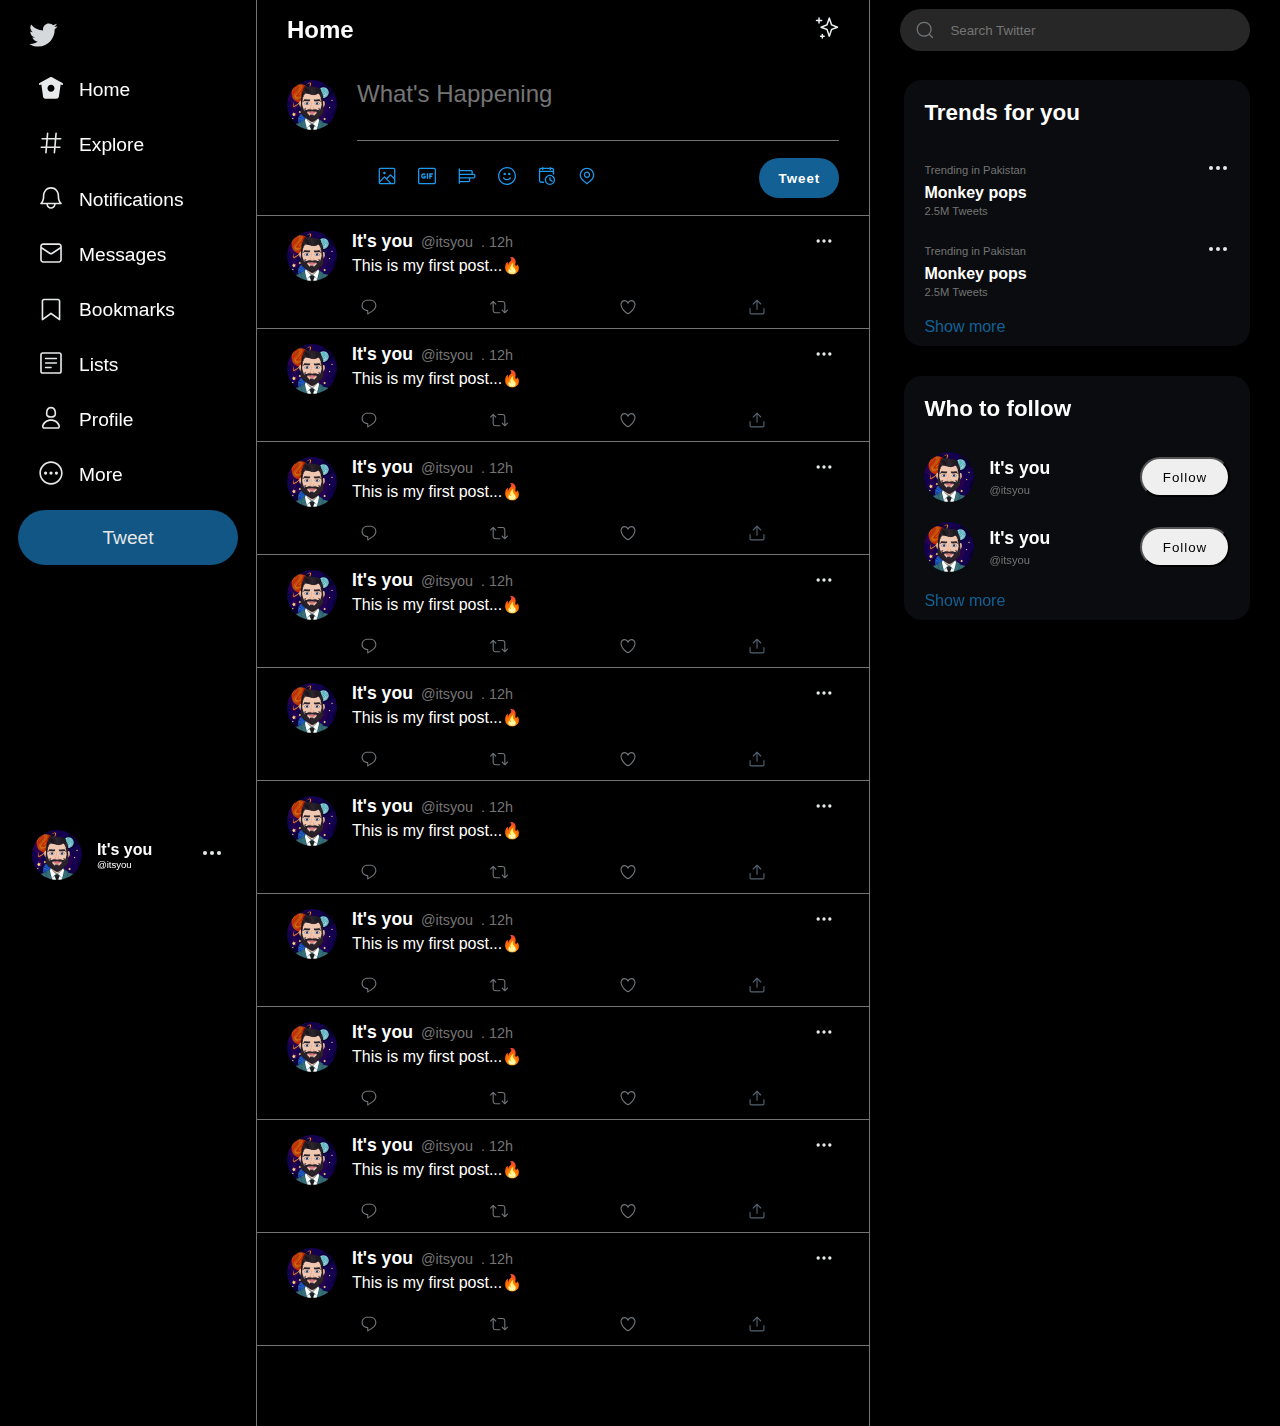
==== index.html @ 38b1b71f "twitter clone" ====
<!DOCTYPE html>
<html lang="en">

<head>
    <meta charset="UTF-8">
    <meta http-equiv="X-UA-Compatible" content="IE=edge">
    <meta name="viewport" content="width=device-width, initial-scale=1.0">
    <link rel="stylesheet" type="text/css" href="style.css">
    <link rel="shortcut icon" type="image/svg" href="/images/favicon.svg">
    <title>Home / Twitter</title>
</head>

<body>
    <main>
        <nav>
            <div class="main-links">
                <ul>
                    <li>
                        <a href="#">
                            <img src="/images/logo.svg" alt="logo">
                        </a>
                    </li>

                    <li>
                        <a href="#">
                            <img src="/images/home.svg" alt="home"><span class="menu-name">Home</span></a>
                    </li>

                    <li>
                        <a href="#">
                            <img src="/images/hash.svg" alt="explore"><span class="menu-name">Explore</span></a>
                    </li>

                    <li>
                        <a href="#">
                            <img src="/images/notification.svg" alt="notification"><span class="menu-name">Notifications </span></a>
                    </li>

                    <li>
                        <a href="#">
                            <img src="/images/message.svg" alt="messages"><span class="menu-name">Messages</span></a>
                    </li>

                    <li>
                        <a href="#">
                            <img src="/images/bookmark.svg" alt="bookmarks"><span class="menu-name">Bookmarks</span></a>
                    </li>

                    <li>
                        <a href="#">
                            <img src="/images/list.svg" alt="list"><span class="menu-name">Lists</span></a>
                    </li>
                    <li>
                        <a href="#">
                            <img src="/images/profile.svg" alt="profile"><span class="menu-name">Profile </span></a>
                    </li>
                    <li>
                        <a href="#">
                            <img src="/images/more-icon.svg" alt="more"><span class="menu-name">More </span></a>
                    </li>
                    <button class="btn-tweet" type="button"><span class="menu-name">Tweet</span><span class="img-tweet"><img src="/images/tweet-icon.svg"></span></button>
                </ul>
                <div class="profile-main">
                    <div class="profile-data">
                        <img src="/images/AvatarMaker.png" alt="profile">

                        <span class="menu-name"><div class="profile-name">
                            <h1>It's you</h1>
                            <p>@itsyou</p>
                        </div></span>
                    </div>
                    <a href="#">
                        <span class="menu-name"><img src="/images/3-dots.svg" profile="dots"></span>
                    </a>
                </div>
            </div>


        </nav>
        <div class="main-container">
            <!-- middle side -->
            <div class="main-posts">
                <!-- navbar for mobile -->

                <nav class="navbar-mobile">
                    <ul>
                        <li>
                            <a href="#">
                                <img src="/images/home.svg">
                            </a>
                        </li>
                        <li>
                            <a href="#">
                                <img src="/images/search.svg">
                            </a>
                        </li>
                        <li>
                            <a href="#">
                                <img src="/images/notification.svg">
                            </a>
                        </li>
                        <li>
                            <a href="#">
                                <img src="/images/message.svg">
                            </a>
                        </li>
                    </ul>
                </nav>
                <div class="head">
                    <div class="left">
                        <img src="/images/AvatarMaker.png" alt="profile">
                        <a href="#">
                            <h1>Home</h1>
                        </a>
                    </div>
                    <a href="#"><img src="/images/stars.svg" alt="star"></a>
                </div>
                <div class="flex-textarea">
                    <img src="/images/AvatarMaker.png" alt="profile">
                    <textarea placeholder="What's Happening"></textarea>
                </div>
                <div class="flex-icons">
                    <ul>
                        <li>
                            <a href="#">
                                <img src="/images/gallery.svg" alt="gallery">
                            </a>
                        </li>

                        <li>
                            <a href="#">
                                <img src="/images/gif.svg" alt="gif">
                            </a>
                        </li>
                        <li>
                            <a href="#">
                                <img src="/images/poll.svg" alt="poll">
                            </a>
                        </li>
                        <li>
                            <a href="#">
                                <img src="/images/emoji.svg" alt="smiley">
                            </a>
                        </li>
                        <li>
                            <a href="#">
                                <img src="/images/calendar.svg" alt="calender">
                            </a>
                        </li>
                        <li>
                            <a href="#">
                                <img src="/images/location.svg" alt="location">
                            </a>
                        </li>
                    </ul>

                    <button type="button">Tweet</button>
                </div>

                <!-- posts -->
                <div class="follower-post">
                    <div class="follower">
                        <img src="/images/AvatarMaker.png" alt="profile">
                        <h1>It's you<span class="follower-id">&nbsp; @itsyou&nbsp;&nbsp;. 12h</span></h1>
                    </div>
                    <div class="dots">
                        <a href="#">
                            <img src="/images/3-dots.svg" alt="menu">
                        </a>
                    </div>
                </div>
                <div class="post">
                    <p>This is my first post...🔥</p>
                </div>
                <div class="post-icon">
                    <ul>
                        <li>
                            <a href="#">
                                <i>
                                <svg xmlns:xlink="http://www.w3.org/1999/xlink" xmlns="http://www.w3.org/2000/svg" viewBox="0 0 24 24" aria-hidden="true" class="r-4qtqp9 r-yyyyoo r-1xvli5t r-dnmrzs r-bnwqim r-1plcrui r-lrvibr r-1hdv0qi" width="24"  height="24" ><g fill="#71767B"><path d="M14.046 2.242l-4.148-.01h-.002c-4.374 0-7.8 3.427-7.8 7.802 0 4.098 3.186 7.206 7.465 7.37v3.828c0 .108.044.286.12.403.142.225.384.347.632.347.138 0 .277-.038.402-.118.264-.168 6.473-4.14 8.088-5.506 1.902-1.61 3.04-3.97 3.043-6.312v-.017c-.006-4.367-3.43-7.787-7.8-7.788zm3.787 12.972c-1.134.96-4.862 3.405-6.772 4.643V16.67c0-.414-.335-.75-.75-.75h-.396c-3.66 0-6.318-2.476-6.318-5.886 0-3.534 2.768-6.302 6.3-6.302l4.147.01h.002c3.532 0 6.3 2.766 6.302 6.296-.003 1.91-.942 3.844-2.514 5.176z" fill="#71767B"></path></g></svg>
                                </i>
                            </a>
                        </li>
                        <li>
                            <a href="#">
                                <i>
                                    <svg xmlns:xlink="http://www.w3.org/1999/xlink" xmlns="http://www.w3.org/2000/svg" viewBox="0 0 24 24" aria-hidden="true" class="r-4qtqp9 r-yyyyoo r-1xvli5t r-dnmrzs r-bnwqim r-1plcrui r-lrvibr r-1hdv0qi" width="24"  height="24" ><g fill="#71767B"><path d="M23.77 15.67c-.292-.293-.767-.293-1.06 0l-2.22 2.22V7.65c0-2.068-1.683-3.75-3.75-3.75h-5.85c-.414 0-.75.336-.75.75s.336.75.75.75h5.85c1.24 0 2.25 1.01 2.25 2.25v10.24l-2.22-2.22c-.293-.293-.768-.293-1.06 0s-.294.768 0 1.06l3.5 3.5c.145.147.337.22.53.22s.383-.072.53-.22l3.5-3.5c.294-.292.294-.767 0-1.06zm-10.66 3.28H7.26c-1.24 0-2.25-1.01-2.25-2.25V6.46l2.22 2.22c.148.147.34.22.532.22s.384-.073.53-.22c.293-.293.293-.768 0-1.06l-3.5-3.5c-.293-.294-.768-.294-1.06 0l-3.5 3.5c-.294.292-.294.767 0 1.06s.767.293 1.06 0l2.22-2.22V16.7c0 2.068 1.683 3.75 3.75 3.75h5.85c.414 0 .75-.336.75-.75s-.337-.75-.75-.75z" fill="#71767B"></path></g></svg>
                                </i>
                            </a>
                        </li>
                        <li>
                            <a href="#">
                                <i>
                                    <svg xmlns:xlink="http://www.w3.org/1999/xlink" xmlns="http://www.w3.org/2000/svg" viewBox="0 0 24 24" aria-hidden="true" class="r-4qtqp9 r-yyyyoo r-1xvli5t r-dnmrzs r-bnwqim r-1plcrui r-lrvibr r-1hdv0qi" width="24"  height="24" ><g fill="#71767B"><path d="M12 21.638h-.014C9.403 21.59 1.95 14.856 1.95 8.478c0-3.064 2.525-5.754 5.403-5.754 2.29 0 3.83 1.58 4.646 2.73.814-1.148 2.354-2.73 4.645-2.73 2.88 0 5.404 2.69 5.404 5.755 0 6.376-7.454 13.11-10.037 13.157H12zM7.354 4.225c-2.08 0-3.903 1.988-3.903 4.255 0 5.74 7.034 11.596 8.55 11.658 1.518-.062 8.55-5.917 8.55-11.658 0-2.267-1.823-4.255-3.903-4.255-2.528 0-3.94 2.936-3.952 2.965-.23.562-1.156.562-1.387 0-.014-.03-1.425-2.965-3.954-2.965z" fill="#71767B"></path></g></svg>
                                </i>
                            </a>
                        </li>
                        <li>
                            <a href="#">
                                <i>
                                    <svg xmlns:xlink="http://www.w3.org/1999/xlink" xmlns="http://www.w3.org/2000/svg" viewBox="0 0 24 24" aria-hidden="true" class="r-4qtqp9 r-yyyyoo r-1xvli5t r-dnmrzs r-bnwqim r-1plcrui r-lrvibr r-1hdv0qi" width="24"  height="24" ><g fill="#536471"><path d="M17.53 7.47l-5-5c-.293-.293-.768-.293-1.06 0l-5 5c-.294.293-.294.768 0 1.06s.767.294 1.06 0l3.72-3.72V15c0 .414.336.75.75.75s.75-.336.75-.75V4.81l3.72 3.72c.146.147.338.22.53.22s.384-.072.53-.22c.293-.293.293-.767 0-1.06z" fill="#536471"></path><path d="M19.708 21.944H4.292C3.028 21.944 2 20.916 2 19.652V14c0-.414.336-.75.75-.75s.75.336.75.75v5.652c0 .437.355.792.792.792h15.416c.437 0 .792-.355.792-.792V14c0-.414.336-.75.75-.75s.75.336.75.75v5.652c0 1.264-1.028 2.292-2.292 2.292z" fill="#536471"></path></g></svg>
                                </i>
                            </a>
                        </li>
                    </ul>
                </div>
                <!-- end post -->

                <!-- posts -->
                <div class="follower-post">
                    <div class="follower">
                        <img src="/images/AvatarMaker.png" alt="profile">
                        <h1>It's you<span class="follower-id">&nbsp; @itsyou&nbsp;&nbsp;. 12h</span></h1>
                    </div>
                    <div class="dots">
                        <a href="#">
                            <img src="/images/3-dots.svg" alt="menu">
                        </a>
                    </div>
                </div>
                <div class="post">
                    <p>This is my first post...🔥</p>
                </div>
                <div class="post-icon">
                    <ul>
                        <li>
                            <a href="#">
                                <i>
                                <svg xmlns:xlink="http://www.w3.org/1999/xlink" xmlns="http://www.w3.org/2000/svg" viewBox="0 0 24 24" aria-hidden="true" class="r-4qtqp9 r-yyyyoo r-1xvli5t r-dnmrzs r-bnwqim r-1plcrui r-lrvibr r-1hdv0qi" width="24"  height="24" ><g fill="#71767B"><path d="M14.046 2.242l-4.148-.01h-.002c-4.374 0-7.8 3.427-7.8 7.802 0 4.098 3.186 7.206 7.465 7.37v3.828c0 .108.044.286.12.403.142.225.384.347.632.347.138 0 .277-.038.402-.118.264-.168 6.473-4.14 8.088-5.506 1.902-1.61 3.04-3.97 3.043-6.312v-.017c-.006-4.367-3.43-7.787-7.8-7.788zm3.787 12.972c-1.134.96-4.862 3.405-6.772 4.643V16.67c0-.414-.335-.75-.75-.75h-.396c-3.66 0-6.318-2.476-6.318-5.886 0-3.534 2.768-6.302 6.3-6.302l4.147.01h.002c3.532 0 6.3 2.766 6.302 6.296-.003 1.91-.942 3.844-2.514 5.176z" fill="#71767B"></path></g></svg>
                                </i>
                            </a>
                        </li>
                        <li>
                            <a href="#">
                                <i>
                                    <svg xmlns:xlink="http://www.w3.org/1999/xlink" xmlns="http://www.w3.org/2000/svg" viewBox="0 0 24 24" aria-hidden="true" class="r-4qtqp9 r-yyyyoo r-1xvli5t r-dnmrzs r-bnwqim r-1plcrui r-lrvibr r-1hdv0qi" width="24"  height="24" ><g fill="#71767B"><path d="M23.77 15.67c-.292-.293-.767-.293-1.06 0l-2.22 2.22V7.65c0-2.068-1.683-3.75-3.75-3.75h-5.85c-.414 0-.75.336-.75.75s.336.75.75.75h5.85c1.24 0 2.25 1.01 2.25 2.25v10.24l-2.22-2.22c-.293-.293-.768-.293-1.06 0s-.294.768 0 1.06l3.5 3.5c.145.147.337.22.53.22s.383-.072.53-.22l3.5-3.5c.294-.292.294-.767 0-1.06zm-10.66 3.28H7.26c-1.24 0-2.25-1.01-2.25-2.25V6.46l2.22 2.22c.148.147.34.22.532.22s.384-.073.53-.22c.293-.293.293-.768 0-1.06l-3.5-3.5c-.293-.294-.768-.294-1.06 0l-3.5 3.5c-.294.292-.294.767 0 1.06s.767.293 1.06 0l2.22-2.22V16.7c0 2.068 1.683 3.75 3.75 3.75h5.85c.414 0 .75-.336.75-.75s-.337-.75-.75-.75z" fill="#71767B"></path></g></svg>
                                </i>
                            </a>
                        </li>
                        <li>
                            <a href="#">
                                <i>
                                    <svg xmlns:xlink="http://www.w3.org/1999/xlink" xmlns="http://www.w3.org/2000/svg" viewBox="0 0 24 24" aria-hidden="true" class="r-4qtqp9 r-yyyyoo r-1xvli5t r-dnmrzs r-bnwqim r-1plcrui r-lrvibr r-1hdv0qi" width="24"  height="24" ><g fill="#71767B"><path d="M12 21.638h-.014C9.403 21.59 1.95 14.856 1.95 8.478c0-3.064 2.525-5.754 5.403-5.754 2.29 0 3.83 1.58 4.646 2.73.814-1.148 2.354-2.73 4.645-2.73 2.88 0 5.404 2.69 5.404 5.755 0 6.376-7.454 13.11-10.037 13.157H12zM7.354 4.225c-2.08 0-3.903 1.988-3.903 4.255 0 5.74 7.034 11.596 8.55 11.658 1.518-.062 8.55-5.917 8.55-11.658 0-2.267-1.823-4.255-3.903-4.255-2.528 0-3.94 2.936-3.952 2.965-.23.562-1.156.562-1.387 0-.014-.03-1.425-2.965-3.954-2.965z" fill="#71767B"></path></g></svg>
                                </i>
                            </a>
                        </li>
                        <li>
                            <a href="#">
                                <i>
                                    <svg xmlns:xlink="http://www.w3.org/1999/xlink" xmlns="http://www.w3.org/2000/svg" viewBox="0 0 24 24" aria-hidden="true" class="r-4qtqp9 r-yyyyoo r-1xvli5t r-dnmrzs r-bnwqim r-1plcrui r-lrvibr r-1hdv0qi" width="24"  height="24" ><g fill="#536471"><path d="M17.53 7.47l-5-5c-.293-.293-.768-.293-1.06 0l-5 5c-.294.293-.294.768 0 1.06s.767.294 1.06 0l3.72-3.72V15c0 .414.336.75.75.75s.75-.336.75-.75V4.81l3.72 3.72c.146.147.338.22.53.22s.384-.072.53-.22c.293-.293.293-.767 0-1.06z" fill="#536471"></path><path d="M19.708 21.944H4.292C3.028 21.944 2 20.916 2 19.652V14c0-.414.336-.75.75-.75s.75.336.75.75v5.652c0 .437.355.792.792.792h15.416c.437 0 .792-.355.792-.792V14c0-.414.336-.75.75-.75s.75.336.75.75v5.652c0 1.264-1.028 2.292-2.292 2.292z" fill="#536471"></path></g></svg>
                                </i>
                            </a>
                        </li>
                    </ul>
                </div>
                <!-- end post -->

                <!-- posts -->
                <div class="follower-post">
                    <div class="follower">
                        <img src="/images/AvatarMaker.png" alt="profile">
                        <h1>It's you<span class="follower-id">&nbsp; @itsyou&nbsp;&nbsp;. 12h</span></h1>
                    </div>
                    <div class="dots">
                        <a href="#">
                            <img src="/images/3-dots.svg" alt="menu">
                        </a>
                    </div>
                </div>
                <div class="post">
                    <p>This is my first post...🔥</p>
                </div>
                <div class="post-icon">
                    <ul>
                        <li>
                            <a href="#">
                                <i>
                                <svg xmlns:xlink="http://www.w3.org/1999/xlink" xmlns="http://www.w3.org/2000/svg" viewBox="0 0 24 24" aria-hidden="true" class="r-4qtqp9 r-yyyyoo r-1xvli5t r-dnmrzs r-bnwqim r-1plcrui r-lrvibr r-1hdv0qi" width="24"  height="24" ><g fill="#71767B"><path d="M14.046 2.242l-4.148-.01h-.002c-4.374 0-7.8 3.427-7.8 7.802 0 4.098 3.186 7.206 7.465 7.37v3.828c0 .108.044.286.12.403.142.225.384.347.632.347.138 0 .277-.038.402-.118.264-.168 6.473-4.14 8.088-5.506 1.902-1.61 3.04-3.97 3.043-6.312v-.017c-.006-4.367-3.43-7.787-7.8-7.788zm3.787 12.972c-1.134.96-4.862 3.405-6.772 4.643V16.67c0-.414-.335-.75-.75-.75h-.396c-3.66 0-6.318-2.476-6.318-5.886 0-3.534 2.768-6.302 6.3-6.302l4.147.01h.002c3.532 0 6.3 2.766 6.302 6.296-.003 1.91-.942 3.844-2.514 5.176z" fill="#71767B"></path></g></svg>
                                </i>
                            </a>
                        </li>
                        <li>
                            <a href="#">
                                <i>
                                    <svg xmlns:xlink="http://www.w3.org/1999/xlink" xmlns="http://www.w3.org/2000/svg" viewBox="0 0 24 24" aria-hidden="true" class="r-4qtqp9 r-yyyyoo r-1xvli5t r-dnmrzs r-bnwqim r-1plcrui r-lrvibr r-1hdv0qi" width="24"  height="24" ><g fill="#71767B"><path d="M23.77 15.67c-.292-.293-.767-.293-1.06 0l-2.22 2.22V7.65c0-2.068-1.683-3.75-3.75-3.75h-5.85c-.414 0-.75.336-.75.75s.336.75.75.75h5.85c1.24 0 2.25 1.01 2.25 2.25v10.24l-2.22-2.22c-.293-.293-.768-.293-1.06 0s-.294.768 0 1.06l3.5 3.5c.145.147.337.22.53.22s.383-.072.53-.22l3.5-3.5c.294-.292.294-.767 0-1.06zm-10.66 3.28H7.26c-1.24 0-2.25-1.01-2.25-2.25V6.46l2.22 2.22c.148.147.34.22.532.22s.384-.073.53-.22c.293-.293.293-.768 0-1.06l-3.5-3.5c-.293-.294-.768-.294-1.06 0l-3.5 3.5c-.294.292-.294.767 0 1.06s.767.293 1.06 0l2.22-2.22V16.7c0 2.068 1.683 3.75 3.75 3.75h5.85c.414 0 .75-.336.75-.75s-.337-.75-.75-.75z" fill="#71767B"></path></g></svg>
                                </i>
                            </a>
                        </li>
                        <li>
                            <a href="#">
                                <i>
                                    <svg xmlns:xlink="http://www.w3.org/1999/xlink" xmlns="http://www.w3.org/2000/svg" viewBox="0 0 24 24" aria-hidden="true" class="r-4qtqp9 r-yyyyoo r-1xvli5t r-dnmrzs r-bnwqim r-1plcrui r-lrvibr r-1hdv0qi" width="24"  height="24" ><g fill="#71767B"><path d="M12 21.638h-.014C9.403 21.59 1.95 14.856 1.95 8.478c0-3.064 2.525-5.754 5.403-5.754 2.29 0 3.83 1.58 4.646 2.73.814-1.148 2.354-2.73 4.645-2.73 2.88 0 5.404 2.69 5.404 5.755 0 6.376-7.454 13.11-10.037 13.157H12zM7.354 4.225c-2.08 0-3.903 1.988-3.903 4.255 0 5.74 7.034 11.596 8.55 11.658 1.518-.062 8.55-5.917 8.55-11.658 0-2.267-1.823-4.255-3.903-4.255-2.528 0-3.94 2.936-3.952 2.965-.23.562-1.156.562-1.387 0-.014-.03-1.425-2.965-3.954-2.965z" fill="#71767B"></path></g></svg>
                                </i>
                            </a>
                        </li>
                        <li>
                            <a href="#">
                                <i>
                                    <svg xmlns:xlink="http://www.w3.org/1999/xlink" xmlns="http://www.w3.org/2000/svg" viewBox="0 0 24 24" aria-hidden="true" class="r-4qtqp9 r-yyyyoo r-1xvli5t r-dnmrzs r-bnwqim r-1plcrui r-lrvibr r-1hdv0qi" width="24"  height="24" ><g fill="#536471"><path d="M17.53 7.47l-5-5c-.293-.293-.768-.293-1.06 0l-5 5c-.294.293-.294.768 0 1.06s.767.294 1.06 0l3.72-3.72V15c0 .414.336.75.75.75s.75-.336.75-.75V4.81l3.72 3.72c.146.147.338.22.53.22s.384-.072.53-.22c.293-.293.293-.767 0-1.06z" fill="#536471"></path><path d="M19.708 21.944H4.292C3.028 21.944 2 20.916 2 19.652V14c0-.414.336-.75.75-.75s.75.336.75.75v5.652c0 .437.355.792.792.792h15.416c.437 0 .792-.355.792-.792V14c0-.414.336-.75.75-.75s.75.336.75.75v5.652c0 1.264-1.028 2.292-2.292 2.292z" fill="#536471"></path></g></svg>
                                </i>
                            </a>
                        </li>
                    </ul>
                </div>
                <!-- end post -->

                <!-- posts -->
                <div class="follower-post">
                    <div class="follower">
                        <img src="/images/AvatarMaker.png" alt="profile">
                        <h1>It's you<span class="follower-id">&nbsp; @itsyou&nbsp;&nbsp;. 12h</span></h1>
                    </div>
                    <div class="dots">
                        <a href="#">
                            <img src="/images/3-dots.svg" alt="menu">
                        </a>
                    </div>
                </div>
                <div class="post">
                    <p>This is my first post...🔥</p>
                </div>
                <div class="post-icon">
                    <ul>
                        <li>
                            <a href="#">
                                <i>
                                <svg xmlns:xlink="http://www.w3.org/1999/xlink" xmlns="http://www.w3.org/2000/svg" viewBox="0 0 24 24" aria-hidden="true" class="r-4qtqp9 r-yyyyoo r-1xvli5t r-dnmrzs r-bnwqim r-1plcrui r-lrvibr r-1hdv0qi" width="24"  height="24" ><g fill="#71767B"><path d="M14.046 2.242l-4.148-.01h-.002c-4.374 0-7.8 3.427-7.8 7.802 0 4.098 3.186 7.206 7.465 7.37v3.828c0 .108.044.286.12.403.142.225.384.347.632.347.138 0 .277-.038.402-.118.264-.168 6.473-4.14 8.088-5.506 1.902-1.61 3.04-3.97 3.043-6.312v-.017c-.006-4.367-3.43-7.787-7.8-7.788zm3.787 12.972c-1.134.96-4.862 3.405-6.772 4.643V16.67c0-.414-.335-.75-.75-.75h-.396c-3.66 0-6.318-2.476-6.318-5.886 0-3.534 2.768-6.302 6.3-6.302l4.147.01h.002c3.532 0 6.3 2.766 6.302 6.296-.003 1.91-.942 3.844-2.514 5.176z" fill="#71767B"></path></g></svg>
                                </i>
                            </a>
                        </li>
                        <li>
                            <a href="#">
                                <i>
                                    <svg xmlns:xlink="http://www.w3.org/1999/xlink" xmlns="http://www.w3.org/2000/svg" viewBox="0 0 24 24" aria-hidden="true" class="r-4qtqp9 r-yyyyoo r-1xvli5t r-dnmrzs r-bnwqim r-1plcrui r-lrvibr r-1hdv0qi" width="24"  height="24" ><g fill="#71767B"><path d="M23.77 15.67c-.292-.293-.767-.293-1.06 0l-2.22 2.22V7.65c0-2.068-1.683-3.75-3.75-3.75h-5.85c-.414 0-.75.336-.75.75s.336.75.75.75h5.85c1.24 0 2.25 1.01 2.25 2.25v10.24l-2.22-2.22c-.293-.293-.768-.293-1.06 0s-.294.768 0 1.06l3.5 3.5c.145.147.337.22.53.22s.383-.072.53-.22l3.5-3.5c.294-.292.294-.767 0-1.06zm-10.66 3.28H7.26c-1.24 0-2.25-1.01-2.25-2.25V6.46l2.22 2.22c.148.147.34.22.532.22s.384-.073.53-.22c.293-.293.293-.768 0-1.06l-3.5-3.5c-.293-.294-.768-.294-1.06 0l-3.5 3.5c-.294.292-.294.767 0 1.06s.767.293 1.06 0l2.22-2.22V16.7c0 2.068 1.683 3.75 3.75 3.75h5.85c.414 0 .75-.336.75-.75s-.337-.75-.75-.75z" fill="#71767B"></path></g></svg>
                                </i>
                            </a>
                        </li>
                        <li>
                            <a href="#">
                                <i>
                                    <svg xmlns:xlink="http://www.w3.org/1999/xlink" xmlns="http://www.w3.org/2000/svg" viewBox="0 0 24 24" aria-hidden="true" class="r-4qtqp9 r-yyyyoo r-1xvli5t r-dnmrzs r-bnwqim r-1plcrui r-lrvibr r-1hdv0qi" width="24"  height="24" ><g fill="#71767B"><path d="M12 21.638h-.014C9.403 21.59 1.95 14.856 1.95 8.478c0-3.064 2.525-5.754 5.403-5.754 2.29 0 3.83 1.58 4.646 2.73.814-1.148 2.354-2.73 4.645-2.73 2.88 0 5.404 2.69 5.404 5.755 0 6.376-7.454 13.11-10.037 13.157H12zM7.354 4.225c-2.08 0-3.903 1.988-3.903 4.255 0 5.74 7.034 11.596 8.55 11.658 1.518-.062 8.55-5.917 8.55-11.658 0-2.267-1.823-4.255-3.903-4.255-2.528 0-3.94 2.936-3.952 2.965-.23.562-1.156.562-1.387 0-.014-.03-1.425-2.965-3.954-2.965z" fill="#71767B"></path></g></svg>
                                </i>
                            </a>
                        </li>
                        <li>
                            <a href="#">
                                <i>
                                    <svg xmlns:xlink="http://www.w3.org/1999/xlink" xmlns="http://www.w3.org/2000/svg" viewBox="0 0 24 24" aria-hidden="true" class="r-4qtqp9 r-yyyyoo r-1xvli5t r-dnmrzs r-bnwqim r-1plcrui r-lrvibr r-1hdv0qi" width="24"  height="24" ><g fill="#536471"><path d="M17.53 7.47l-5-5c-.293-.293-.768-.293-1.06 0l-5 5c-.294.293-.294.768 0 1.06s.767.294 1.06 0l3.72-3.72V15c0 .414.336.75.75.75s.75-.336.75-.75V4.81l3.72 3.72c.146.147.338.22.53.22s.384-.072.53-.22c.293-.293.293-.767 0-1.06z" fill="#536471"></path><path d="M19.708 21.944H4.292C3.028 21.944 2 20.916 2 19.652V14c0-.414.336-.75.75-.75s.75.336.75.75v5.652c0 .437.355.792.792.792h15.416c.437 0 .792-.355.792-.792V14c0-.414.336-.75.75-.75s.75.336.75.75v5.652c0 1.264-1.028 2.292-2.292 2.292z" fill="#536471"></path></g></svg>
                                </i>
                            </a>
                        </li>
                    </ul>
                </div>
                <!-- end post -->

                <!-- posts -->
                <div class="follower-post">
                    <div class="follower">
                        <img src="/images/AvatarMaker.png" alt="profile">
                        <h1>It's you<span class="follower-id">&nbsp; @itsyou&nbsp;&nbsp;. 12h</span></h1>
                    </div>
                    <div class="dots">
                        <a href="#">
                            <img src="/images/3-dots.svg" alt="menu">
                        </a>
                    </div>
                </div>
                <div class="post">
                    <p>This is my first post...🔥</p>
                </div>
                <div class="post-icon">
                    <ul>
                        <li>
                            <a href="#">
                                <i>
                                <svg xmlns:xlink="http://www.w3.org/1999/xlink" xmlns="http://www.w3.org/2000/svg" viewBox="0 0 24 24" aria-hidden="true" class="r-4qtqp9 r-yyyyoo r-1xvli5t r-dnmrzs r-bnwqim r-1plcrui r-lrvibr r-1hdv0qi" width="24"  height="24" ><g fill="#71767B"><path d="M14.046 2.242l-4.148-.01h-.002c-4.374 0-7.8 3.427-7.8 7.802 0 4.098 3.186 7.206 7.465 7.37v3.828c0 .108.044.286.12.403.142.225.384.347.632.347.138 0 .277-.038.402-.118.264-.168 6.473-4.14 8.088-5.506 1.902-1.61 3.04-3.97 3.043-6.312v-.017c-.006-4.367-3.43-7.787-7.8-7.788zm3.787 12.972c-1.134.96-4.862 3.405-6.772 4.643V16.67c0-.414-.335-.75-.75-.75h-.396c-3.66 0-6.318-2.476-6.318-5.886 0-3.534 2.768-6.302 6.3-6.302l4.147.01h.002c3.532 0 6.3 2.766 6.302 6.296-.003 1.91-.942 3.844-2.514 5.176z" fill="#71767B"></path></g></svg>
                                </i>
                            </a>
                        </li>
                        <li>
                            <a href="#">
                                <i>
                                    <svg xmlns:xlink="http://www.w3.org/1999/xlink" xmlns="http://www.w3.org/2000/svg" viewBox="0 0 24 24" aria-hidden="true" class="r-4qtqp9 r-yyyyoo r-1xvli5t r-dnmrzs r-bnwqim r-1plcrui r-lrvibr r-1hdv0qi" width="24"  height="24" ><g fill="#71767B"><path d="M23.77 15.67c-.292-.293-.767-.293-1.06 0l-2.22 2.22V7.65c0-2.068-1.683-3.75-3.75-3.75h-5.85c-.414 0-.75.336-.75.75s.336.75.75.75h5.85c1.24 0 2.25 1.01 2.25 2.25v10.24l-2.22-2.22c-.293-.293-.768-.293-1.06 0s-.294.768 0 1.06l3.5 3.5c.145.147.337.22.53.22s.383-.072.53-.22l3.5-3.5c.294-.292.294-.767 0-1.06zm-10.66 3.28H7.26c-1.24 0-2.25-1.01-2.25-2.25V6.46l2.22 2.22c.148.147.34.22.532.22s.384-.073.53-.22c.293-.293.293-.768 0-1.06l-3.5-3.5c-.293-.294-.768-.294-1.06 0l-3.5 3.5c-.294.292-.294.767 0 1.06s.767.293 1.06 0l2.22-2.22V16.7c0 2.068 1.683 3.75 3.75 3.75h5.85c.414 0 .75-.336.75-.75s-.337-.75-.75-.75z" fill="#71767B"></path></g></svg>
                                </i>
                            </a>
                        </li>
                        <li>
                            <a href="#">
                                <i>
                                    <svg xmlns:xlink="http://www.w3.org/1999/xlink" xmlns="http://www.w3.org/2000/svg" viewBox="0 0 24 24" aria-hidden="true" class="r-4qtqp9 r-yyyyoo r-1xvli5t r-dnmrzs r-bnwqim r-1plcrui r-lrvibr r-1hdv0qi" width="24"  height="24" ><g fill="#71767B"><path d="M12 21.638h-.014C9.403 21.59 1.95 14.856 1.95 8.478c0-3.064 2.525-5.754 5.403-5.754 2.29 0 3.83 1.58 4.646 2.73.814-1.148 2.354-2.73 4.645-2.73 2.88 0 5.404 2.69 5.404 5.755 0 6.376-7.454 13.11-10.037 13.157H12zM7.354 4.225c-2.08 0-3.903 1.988-3.903 4.255 0 5.74 7.034 11.596 8.55 11.658 1.518-.062 8.55-5.917 8.55-11.658 0-2.267-1.823-4.255-3.903-4.255-2.528 0-3.94 2.936-3.952 2.965-.23.562-1.156.562-1.387 0-.014-.03-1.425-2.965-3.954-2.965z" fill="#71767B"></path></g></svg>
                                </i>
                            </a>
                        </li>
                        <li>
                            <a href="#">
                                <i>
                                    <svg xmlns:xlink="http://www.w3.org/1999/xlink" xmlns="http://www.w3.org/2000/svg" viewBox="0 0 24 24" aria-hidden="true" class="r-4qtqp9 r-yyyyoo r-1xvli5t r-dnmrzs r-bnwqim r-1plcrui r-lrvibr r-1hdv0qi" width="24"  height="24" ><g fill="#536471"><path d="M17.53 7.47l-5-5c-.293-.293-.768-.293-1.06 0l-5 5c-.294.293-.294.768 0 1.06s.767.294 1.06 0l3.72-3.72V15c0 .414.336.75.75.75s.75-.336.75-.75V4.81l3.72 3.72c.146.147.338.22.53.22s.384-.072.53-.22c.293-.293.293-.767 0-1.06z" fill="#536471"></path><path d="M19.708 21.944H4.292C3.028 21.944 2 20.916 2 19.652V14c0-.414.336-.75.75-.75s.75.336.75.75v5.652c0 .437.355.792.792.792h15.416c.437 0 .792-.355.792-.792V14c0-.414.336-.75.75-.75s.75.336.75.75v5.652c0 1.264-1.028 2.292-2.292 2.292z" fill="#536471"></path></g></svg>
                                </i>
                            </a>
                        </li>
                    </ul>
                </div>
                <!-- end post -->

                <!-- posts -->
                <div class="follower-post">
                    <div class="follower">
                        <img src="/images/AvatarMaker.png" alt="profile">
                        <h1>It's you<span class="follower-id">&nbsp; @itsyou&nbsp;&nbsp;. 12h</span></h1>
                    </div>
                    <div class="dots">
                        <a href="#">
                            <img src="/images/3-dots.svg" alt="menu">
                        </a>
                    </div>
                </div>
                <div class="post">
                    <p>This is my first post...🔥</p>
                </div>
                <div class="post-icon">
                    <ul>
                        <li>
                            <a href="#">
                                <i>
                                <svg xmlns:xlink="http://www.w3.org/1999/xlink" xmlns="http://www.w3.org/2000/svg" viewBox="0 0 24 24" aria-hidden="true" class="r-4qtqp9 r-yyyyoo r-1xvli5t r-dnmrzs r-bnwqim r-1plcrui r-lrvibr r-1hdv0qi" width="24"  height="24" ><g fill="#71767B"><path d="M14.046 2.242l-4.148-.01h-.002c-4.374 0-7.8 3.427-7.8 7.802 0 4.098 3.186 7.206 7.465 7.37v3.828c0 .108.044.286.12.403.142.225.384.347.632.347.138 0 .277-.038.402-.118.264-.168 6.473-4.14 8.088-5.506 1.902-1.61 3.04-3.97 3.043-6.312v-.017c-.006-4.367-3.43-7.787-7.8-7.788zm3.787 12.972c-1.134.96-4.862 3.405-6.772 4.643V16.67c0-.414-.335-.75-.75-.75h-.396c-3.66 0-6.318-2.476-6.318-5.886 0-3.534 2.768-6.302 6.3-6.302l4.147.01h.002c3.532 0 6.3 2.766 6.302 6.296-.003 1.91-.942 3.844-2.514 5.176z" fill="#71767B"></path></g></svg>
                                </i>
                            </a>
                        </li>
                        <li>
                            <a href="#">
                                <i>
                                    <svg xmlns:xlink="http://www.w3.org/1999/xlink" xmlns="http://www.w3.org/2000/svg" viewBox="0 0 24 24" aria-hidden="true" class="r-4qtqp9 r-yyyyoo r-1xvli5t r-dnmrzs r-bnwqim r-1plcrui r-lrvibr r-1hdv0qi" width="24"  height="24" ><g fill="#71767B"><path d="M23.77 15.67c-.292-.293-.767-.293-1.06 0l-2.22 2.22V7.65c0-2.068-1.683-3.75-3.75-3.75h-5.85c-.414 0-.75.336-.75.75s.336.75.75.75h5.85c1.24 0 2.25 1.01 2.25 2.25v10.24l-2.22-2.22c-.293-.293-.768-.293-1.06 0s-.294.768 0 1.06l3.5 3.5c.145.147.337.22.53.22s.383-.072.53-.22l3.5-3.5c.294-.292.294-.767 0-1.06zm-10.66 3.28H7.26c-1.24 0-2.25-1.01-2.25-2.25V6.46l2.22 2.22c.148.147.34.22.532.22s.384-.073.53-.22c.293-.293.293-.768 0-1.06l-3.5-3.5c-.293-.294-.768-.294-1.06 0l-3.5 3.5c-.294.292-.294.767 0 1.06s.767.293 1.06 0l2.22-2.22V16.7c0 2.068 1.683 3.75 3.75 3.75h5.85c.414 0 .75-.336.75-.75s-.337-.75-.75-.75z" fill="#71767B"></path></g></svg>
                                </i>
                            </a>
                        </li>
                        <li>
                            <a href="#">
                                <i>
                                    <svg xmlns:xlink="http://www.w3.org/1999/xlink" xmlns="http://www.w3.org/2000/svg" viewBox="0 0 24 24" aria-hidden="true" class="r-4qtqp9 r-yyyyoo r-1xvli5t r-dnmrzs r-bnwqim r-1plcrui r-lrvibr r-1hdv0qi" width="24"  height="24" ><g fill="#71767B"><path d="M12 21.638h-.014C9.403 21.59 1.95 14.856 1.95 8.478c0-3.064 2.525-5.754 5.403-5.754 2.29 0 3.83 1.58 4.646 2.73.814-1.148 2.354-2.73 4.645-2.73 2.88 0 5.404 2.69 5.404 5.755 0 6.376-7.454 13.11-10.037 13.157H12zM7.354 4.225c-2.08 0-3.903 1.988-3.903 4.255 0 5.74 7.034 11.596 8.55 11.658 1.518-.062 8.55-5.917 8.55-11.658 0-2.267-1.823-4.255-3.903-4.255-2.528 0-3.94 2.936-3.952 2.965-.23.562-1.156.562-1.387 0-.014-.03-1.425-2.965-3.954-2.965z" fill="#71767B"></path></g></svg>
                                </i>
                            </a>
                        </li>
                        <li>
                            <a href="#">
                                <i>
                                    <svg xmlns:xlink="http://www.w3.org/1999/xlink" xmlns="http://www.w3.org/2000/svg" viewBox="0 0 24 24" aria-hidden="true" class="r-4qtqp9 r-yyyyoo r-1xvli5t r-dnmrzs r-bnwqim r-1plcrui r-lrvibr r-1hdv0qi" width="24"  height="24" ><g fill="#536471"><path d="M17.53 7.47l-5-5c-.293-.293-.768-.293-1.06 0l-5 5c-.294.293-.294.768 0 1.06s.767.294 1.06 0l3.72-3.72V15c0 .414.336.75.75.75s.75-.336.75-.75V4.81l3.72 3.72c.146.147.338.22.53.22s.384-.072.53-.22c.293-.293.293-.767 0-1.06z" fill="#536471"></path><path d="M19.708 21.944H4.292C3.028 21.944 2 20.916 2 19.652V14c0-.414.336-.75.75-.75s.75.336.75.75v5.652c0 .437.355.792.792.792h15.416c.437 0 .792-.355.792-.792V14c0-.414.336-.75.75-.75s.75.336.75.75v5.652c0 1.264-1.028 2.292-2.292 2.292z" fill="#536471"></path></g></svg>
                                </i>
                            </a>
                        </li>
                    </ul>
                </div>
                <!-- end post -->

                <!-- posts -->
                <div class="follower-post">
                    <div class="follower">
                        <img src="/images/AvatarMaker.png" alt="profile">
                        <h1>It's you<span class="follower-id">&nbsp; @itsyou&nbsp;&nbsp;. 12h</span></h1>
                    </div>
                    <div class="dots">
                        <a href="#">
                            <img src="/images/3-dots.svg" alt="menu">
                        </a>
                    </div>
                </div>
                <div class="post">
                    <p>This is my first post...🔥</p>
                </div>
                <div class="post-icon">
                    <ul>
                        <li>
                            <a href="#">
                                <i>
                                <svg xmlns:xlink="http://www.w3.org/1999/xlink" xmlns="http://www.w3.org/2000/svg" viewBox="0 0 24 24" aria-hidden="true" class="r-4qtqp9 r-yyyyoo r-1xvli5t r-dnmrzs r-bnwqim r-1plcrui r-lrvibr r-1hdv0qi" width="24"  height="24" ><g fill="#71767B"><path d="M14.046 2.242l-4.148-.01h-.002c-4.374 0-7.8 3.427-7.8 7.802 0 4.098 3.186 7.206 7.465 7.37v3.828c0 .108.044.286.12.403.142.225.384.347.632.347.138 0 .277-.038.402-.118.264-.168 6.473-4.14 8.088-5.506 1.902-1.61 3.04-3.97 3.043-6.312v-.017c-.006-4.367-3.43-7.787-7.8-7.788zm3.787 12.972c-1.134.96-4.862 3.405-6.772 4.643V16.67c0-.414-.335-.75-.75-.75h-.396c-3.66 0-6.318-2.476-6.318-5.886 0-3.534 2.768-6.302 6.3-6.302l4.147.01h.002c3.532 0 6.3 2.766 6.302 6.296-.003 1.91-.942 3.844-2.514 5.176z" fill="#71767B"></path></g></svg>
                                </i>
                            </a>
                        </li>
                        <li>
                            <a href="#">
                                <i>
                                    <svg xmlns:xlink="http://www.w3.org/1999/xlink" xmlns="http://www.w3.org/2000/svg" viewBox="0 0 24 24" aria-hidden="true" class="r-4qtqp9 r-yyyyoo r-1xvli5t r-dnmrzs r-bnwqim r-1plcrui r-lrvibr r-1hdv0qi" width="24"  height="24" ><g fill="#71767B"><path d="M23.77 15.67c-.292-.293-.767-.293-1.06 0l-2.22 2.22V7.65c0-2.068-1.683-3.75-3.75-3.75h-5.85c-.414 0-.75.336-.75.75s.336.75.75.75h5.85c1.24 0 2.25 1.01 2.25 2.25v10.24l-2.22-2.22c-.293-.293-.768-.293-1.06 0s-.294.768 0 1.06l3.5 3.5c.145.147.337.22.53.22s.383-.072.53-.22l3.5-3.5c.294-.292.294-.767 0-1.06zm-10.66 3.28H7.26c-1.24 0-2.25-1.01-2.25-2.25V6.46l2.22 2.22c.148.147.34.22.532.22s.384-.073.53-.22c.293-.293.293-.768 0-1.06l-3.5-3.5c-.293-.294-.768-.294-1.06 0l-3.5 3.5c-.294.292-.294.767 0 1.06s.767.293 1.06 0l2.22-2.22V16.7c0 2.068 1.683 3.75 3.75 3.75h5.85c.414 0 .75-.336.75-.75s-.337-.75-.75-.75z" fill="#71767B"></path></g></svg>
                                </i>
                            </a>
                        </li>
                        <li>
                            <a href="#">
                                <i>
                                    <svg xmlns:xlink="http://www.w3.org/1999/xlink" xmlns="http://www.w3.org/2000/svg" viewBox="0 0 24 24" aria-hidden="true" class="r-4qtqp9 r-yyyyoo r-1xvli5t r-dnmrzs r-bnwqim r-1plcrui r-lrvibr r-1hdv0qi" width="24"  height="24" ><g fill="#71767B"><path d="M12 21.638h-.014C9.403 21.59 1.95 14.856 1.95 8.478c0-3.064 2.525-5.754 5.403-5.754 2.29 0 3.83 1.58 4.646 2.73.814-1.148 2.354-2.73 4.645-2.73 2.88 0 5.404 2.69 5.404 5.755 0 6.376-7.454 13.11-10.037 13.157H12zM7.354 4.225c-2.08 0-3.903 1.988-3.903 4.255 0 5.74 7.034 11.596 8.55 11.658 1.518-.062 8.55-5.917 8.55-11.658 0-2.267-1.823-4.255-3.903-4.255-2.528 0-3.94 2.936-3.952 2.965-.23.562-1.156.562-1.387 0-.014-.03-1.425-2.965-3.954-2.965z" fill="#71767B"></path></g></svg>
                                </i>
                            </a>
                        </li>
                        <li>
                            <a href="#">
                                <i>
                                    <svg xmlns:xlink="http://www.w3.org/1999/xlink" xmlns="http://www.w3.org/2000/svg" viewBox="0 0 24 24" aria-hidden="true" class="r-4qtqp9 r-yyyyoo r-1xvli5t r-dnmrzs r-bnwqim r-1plcrui r-lrvibr r-1hdv0qi" width="24"  height="24" ><g fill="#536471"><path d="M17.53 7.47l-5-5c-.293-.293-.768-.293-1.06 0l-5 5c-.294.293-.294.768 0 1.06s.767.294 1.06 0l3.72-3.72V15c0 .414.336.75.75.75s.75-.336.75-.75V4.81l3.72 3.72c.146.147.338.22.53.22s.384-.072.53-.22c.293-.293.293-.767 0-1.06z" fill="#536471"></path><path d="M19.708 21.944H4.292C3.028 21.944 2 20.916 2 19.652V14c0-.414.336-.75.75-.75s.75.336.75.75v5.652c0 .437.355.792.792.792h15.416c.437 0 .792-.355.792-.792V14c0-.414.336-.75.75-.75s.75.336.75.75v5.652c0 1.264-1.028 2.292-2.292 2.292z" fill="#536471"></path></g></svg>
                                </i>
                            </a>
                        </li>
                    </ul>
                </div>
                <!-- end post -->


                <!-- posts -->
                <div class="follower-post">
                    <div class="follower">
                        <img src="/images/AvatarMaker.png" alt="profile">
                        <h1>It's you<span class="follower-id">&nbsp; @itsyou&nbsp;&nbsp;. 12h</span></h1>
                    </div>
                    <div class="dots">
                        <a href="#">
                            <img src="/images/3-dots.svg" alt="menu">
                        </a>
                    </div>
                </div>
                <div class="post">
                    <p>This is my first post...🔥</p>
                </div>
                <div class="post-icon">
                    <ul>
                        <li>
                            <a href="#">
                                <i>
                                <svg xmlns:xlink="http://www.w3.org/1999/xlink" xmlns="http://www.w3.org/2000/svg" viewBox="0 0 24 24" aria-hidden="true" class="r-4qtqp9 r-yyyyoo r-1xvli5t r-dnmrzs r-bnwqim r-1plcrui r-lrvibr r-1hdv0qi" width="24"  height="24" ><g fill="#71767B"><path d="M14.046 2.242l-4.148-.01h-.002c-4.374 0-7.8 3.427-7.8 7.802 0 4.098 3.186 7.206 7.465 7.37v3.828c0 .108.044.286.12.403.142.225.384.347.632.347.138 0 .277-.038.402-.118.264-.168 6.473-4.14 8.088-5.506 1.902-1.61 3.04-3.97 3.043-6.312v-.017c-.006-4.367-3.43-7.787-7.8-7.788zm3.787 12.972c-1.134.96-4.862 3.405-6.772 4.643V16.67c0-.414-.335-.75-.75-.75h-.396c-3.66 0-6.318-2.476-6.318-5.886 0-3.534 2.768-6.302 6.3-6.302l4.147.01h.002c3.532 0 6.3 2.766 6.302 6.296-.003 1.91-.942 3.844-2.514 5.176z" fill="#71767B"></path></g></svg>
                                </i>
                            </a>
                        </li>
                        <li>
                            <a href="#">
                                <i>
                                    <svg xmlns:xlink="http://www.w3.org/1999/xlink" xmlns="http://www.w3.org/2000/svg" viewBox="0 0 24 24" aria-hidden="true" class="r-4qtqp9 r-yyyyoo r-1xvli5t r-dnmrzs r-bnwqim r-1plcrui r-lrvibr r-1hdv0qi" width="24"  height="24" ><g fill="#71767B"><path d="M23.77 15.67c-.292-.293-.767-.293-1.06 0l-2.22 2.22V7.65c0-2.068-1.683-3.75-3.75-3.75h-5.85c-.414 0-.75.336-.75.75s.336.75.75.75h5.85c1.24 0 2.25 1.01 2.25 2.25v10.24l-2.22-2.22c-.293-.293-.768-.293-1.06 0s-.294.768 0 1.06l3.5 3.5c.145.147.337.22.53.22s.383-.072.53-.22l3.5-3.5c.294-.292.294-.767 0-1.06zm-10.66 3.28H7.26c-1.24 0-2.25-1.01-2.25-2.25V6.46l2.22 2.22c.148.147.34.22.532.22s.384-.073.53-.22c.293-.293.293-.768 0-1.06l-3.5-3.5c-.293-.294-.768-.294-1.06 0l-3.5 3.5c-.294.292-.294.767 0 1.06s.767.293 1.06 0l2.22-2.22V16.7c0 2.068 1.683 3.75 3.75 3.75h5.85c.414 0 .75-.336.75-.75s-.337-.75-.75-.75z" fill="#71767B"></path></g></svg>
                                </i>
                            </a>
                        </li>
                        <li>
                            <a href="#">
                                <i>
                                    <svg xmlns:xlink="http://www.w3.org/1999/xlink" xmlns="http://www.w3.org/2000/svg" viewBox="0 0 24 24" aria-hidden="true" class="r-4qtqp9 r-yyyyoo r-1xvli5t r-dnmrzs r-bnwqim r-1plcrui r-lrvibr r-1hdv0qi" width="24"  height="24" ><g fill="#71767B"><path d="M12 21.638h-.014C9.403 21.59 1.95 14.856 1.95 8.478c0-3.064 2.525-5.754 5.403-5.754 2.29 0 3.83 1.58 4.646 2.73.814-1.148 2.354-2.73 4.645-2.73 2.88 0 5.404 2.69 5.404 5.755 0 6.376-7.454 13.11-10.037 13.157H12zM7.354 4.225c-2.08 0-3.903 1.988-3.903 4.255 0 5.74 7.034 11.596 8.55 11.658 1.518-.062 8.55-5.917 8.55-11.658 0-2.267-1.823-4.255-3.903-4.255-2.528 0-3.94 2.936-3.952 2.965-.23.562-1.156.562-1.387 0-.014-.03-1.425-2.965-3.954-2.965z" fill="#71767B"></path></g></svg>
                                </i>
                            </a>
                        </li>
                        <li>
                            <a href="#">
                                <i>
                                    <svg xmlns:xlink="http://www.w3.org/1999/xlink" xmlns="http://www.w3.org/2000/svg" viewBox="0 0 24 24" aria-hidden="true" class="r-4qtqp9 r-yyyyoo r-1xvli5t r-dnmrzs r-bnwqim r-1plcrui r-lrvibr r-1hdv0qi" width="24"  height="24" ><g fill="#536471"><path d="M17.53 7.47l-5-5c-.293-.293-.768-.293-1.06 0l-5 5c-.294.293-.294.768 0 1.06s.767.294 1.06 0l3.72-3.72V15c0 .414.336.75.75.75s.75-.336.75-.75V4.81l3.72 3.72c.146.147.338.22.53.22s.384-.072.53-.22c.293-.293.293-.767 0-1.06z" fill="#536471"></path><path d="M19.708 21.944H4.292C3.028 21.944 2 20.916 2 19.652V14c0-.414.336-.75.75-.75s.75.336.75.75v5.652c0 .437.355.792.792.792h15.416c.437 0 .792-.355.792-.792V14c0-.414.336-.75.75-.75s.75.336.75.75v5.652c0 1.264-1.028 2.292-2.292 2.292z" fill="#536471"></path></g></svg>
                                </i>
                            </a>
                        </li>
                    </ul>
                </div>
                <!-- end post -->

                <!-- posts -->
                <div class="follower-post">
                    <div class="follower">
                        <img src="/images/AvatarMaker.png" alt="profile">
                        <h1>It's you<span class="follower-id">&nbsp; @itsyou&nbsp;&nbsp;. 12h</span></h1>
                    </div>
                    <div class="dots">
                        <a href="#">
                            <img src="/images/3-dots.svg" alt="menu">
                        </a>
                    </div>
                </div>
                <div class="post">
                    <p>This is my first post...🔥</p>
                </div>
                <div class="post-icon">
                    <ul>
                        <li>
                            <a href="#">
                                <i>
                                <svg xmlns:xlink="http://www.w3.org/1999/xlink" xmlns="http://www.w3.org/2000/svg" viewBox="0 0 24 24" aria-hidden="true" class="r-4qtqp9 r-yyyyoo r-1xvli5t r-dnmrzs r-bnwqim r-1plcrui r-lrvibr r-1hdv0qi" width="24"  height="24" ><g fill="#71767B"><path d="M14.046 2.242l-4.148-.01h-.002c-4.374 0-7.8 3.427-7.8 7.802 0 4.098 3.186 7.206 7.465 7.37v3.828c0 .108.044.286.12.403.142.225.384.347.632.347.138 0 .277-.038.402-.118.264-.168 6.473-4.14 8.088-5.506 1.902-1.61 3.04-3.97 3.043-6.312v-.017c-.006-4.367-3.43-7.787-7.8-7.788zm3.787 12.972c-1.134.96-4.862 3.405-6.772 4.643V16.67c0-.414-.335-.75-.75-.75h-.396c-3.66 0-6.318-2.476-6.318-5.886 0-3.534 2.768-6.302 6.3-6.302l4.147.01h.002c3.532 0 6.3 2.766 6.302 6.296-.003 1.91-.942 3.844-2.514 5.176z" fill="#71767B"></path></g></svg>
                                </i>
                            </a>
                        </li>
                        <li>
                            <a href="#">
                                <i>
                                    <svg xmlns:xlink="http://www.w3.org/1999/xlink" xmlns="http://www.w3.org/2000/svg" viewBox="0 0 24 24" aria-hidden="true" class="r-4qtqp9 r-yyyyoo r-1xvli5t r-dnmrzs r-bnwqim r-1plcrui r-lrvibr r-1hdv0qi" width="24"  height="24" ><g fill="#71767B"><path d="M23.77 15.67c-.292-.293-.767-.293-1.06 0l-2.22 2.22V7.65c0-2.068-1.683-3.75-3.75-3.75h-5.85c-.414 0-.75.336-.75.75s.336.75.75.75h5.85c1.24 0 2.25 1.01 2.25 2.25v10.24l-2.22-2.22c-.293-.293-.768-.293-1.06 0s-.294.768 0 1.06l3.5 3.5c.145.147.337.22.53.22s.383-.072.53-.22l3.5-3.5c.294-.292.294-.767 0-1.06zm-10.66 3.28H7.26c-1.24 0-2.25-1.01-2.25-2.25V6.46l2.22 2.22c.148.147.34.22.532.22s.384-.073.53-.22c.293-.293.293-.768 0-1.06l-3.5-3.5c-.293-.294-.768-.294-1.06 0l-3.5 3.5c-.294.292-.294.767 0 1.06s.767.293 1.06 0l2.22-2.22V16.7c0 2.068 1.683 3.75 3.75 3.75h5.85c.414 0 .75-.336.75-.75s-.337-.75-.75-.75z" fill="#71767B"></path></g></svg>
                                </i>
                            </a>
                        </li>
                        <li>
                            <a href="#">
                                <i>
                                    <svg xmlns:xlink="http://www.w3.org/1999/xlink" xmlns="http://www.w3.org/2000/svg" viewBox="0 0 24 24" aria-hidden="true" class="r-4qtqp9 r-yyyyoo r-1xvli5t r-dnmrzs r-bnwqim r-1plcrui r-lrvibr r-1hdv0qi" width="24"  height="24" ><g fill="#71767B"><path d="M12 21.638h-.014C9.403 21.59 1.95 14.856 1.95 8.478c0-3.064 2.525-5.754 5.403-5.754 2.29 0 3.83 1.58 4.646 2.73.814-1.148 2.354-2.73 4.645-2.73 2.88 0 5.404 2.69 5.404 5.755 0 6.376-7.454 13.11-10.037 13.157H12zM7.354 4.225c-2.08 0-3.903 1.988-3.903 4.255 0 5.74 7.034 11.596 8.55 11.658 1.518-.062 8.55-5.917 8.55-11.658 0-2.267-1.823-4.255-3.903-4.255-2.528 0-3.94 2.936-3.952 2.965-.23.562-1.156.562-1.387 0-.014-.03-1.425-2.965-3.954-2.965z" fill="#71767B"></path></g></svg>
                                </i>
                            </a>
                        </li>
                        <li>
                            <a href="#">
                                <i>
                                    <svg xmlns:xlink="http://www.w3.org/1999/xlink" xmlns="http://www.w3.org/2000/svg" viewBox="0 0 24 24" aria-hidden="true" class="r-4qtqp9 r-yyyyoo r-1xvli5t r-dnmrzs r-bnwqim r-1plcrui r-lrvibr r-1hdv0qi" width="24"  height="24" ><g fill="#536471"><path d="M17.53 7.47l-5-5c-.293-.293-.768-.293-1.06 0l-5 5c-.294.293-.294.768 0 1.06s.767.294 1.06 0l3.72-3.72V15c0 .414.336.75.75.75s.75-.336.75-.75V4.81l3.72 3.72c.146.147.338.22.53.22s.384-.072.53-.22c.293-.293.293-.767 0-1.06z" fill="#536471"></path><path d="M19.708 21.944H4.292C3.028 21.944 2 20.916 2 19.652V14c0-.414.336-.75.75-.75s.75.336.75.75v5.652c0 .437.355.792.792.792h15.416c.437 0 .792-.355.792-.792V14c0-.414.336-.75.75-.75s.75.336.75.75v5.652c0 1.264-1.028 2.292-2.292 2.292z" fill="#536471"></path></g></svg>
                                </i>
                            </a>
                        </li>
                    </ul>
                </div>
                <!-- end post -->

                <!-- posts -->
                <div class="follower-post">
                    <div class="follower">
                        <img src="/images/AvatarMaker.png" alt="profile">
                        <h1>It's you<span class="follower-id">&nbsp; @itsyou&nbsp;&nbsp;. 12h</span></h1>
                    </div>
                    <div class="dots">
                        <a href="#">
                            <img src="/images/3-dots.svg" alt="menu">
                        </a>
                    </div>
                </div>
                <div class="post">
                    <p>This is my first post...🔥</p>
                </div>
                <div class="post-icon">
                    <ul>
                        <li>
                            <a href="#">
                                <i>
                                <svg xmlns:xlink="http://www.w3.org/1999/xlink" xmlns="http://www.w3.org/2000/svg" viewBox="0 0 24 24" aria-hidden="true" class="r-4qtqp9 r-yyyyoo r-1xvli5t r-dnmrzs r-bnwqim r-1plcrui r-lrvibr r-1hdv0qi" width="24"  height="24" ><g fill="#71767B"><path d="M14.046 2.242l-4.148-.01h-.002c-4.374 0-7.8 3.427-7.8 7.802 0 4.098 3.186 7.206 7.465 7.37v3.828c0 .108.044.286.12.403.142.225.384.347.632.347.138 0 .277-.038.402-.118.264-.168 6.473-4.14 8.088-5.506 1.902-1.61 3.04-3.97 3.043-6.312v-.017c-.006-4.367-3.43-7.787-7.8-7.788zm3.787 12.972c-1.134.96-4.862 3.405-6.772 4.643V16.67c0-.414-.335-.75-.75-.75h-.396c-3.66 0-6.318-2.476-6.318-5.886 0-3.534 2.768-6.302 6.3-6.302l4.147.01h.002c3.532 0 6.3 2.766 6.302 6.296-.003 1.91-.942 3.844-2.514 5.176z" fill="#71767B"></path></g></svg>
                                </i>
                            </a>
                        </li>
                        <li>
                            <a href="#">
                                <i>
                                    <svg xmlns:xlink="http://www.w3.org/1999/xlink" xmlns="http://www.w3.org/2000/svg" viewBox="0 0 24 24" aria-hidden="true" class="r-4qtqp9 r-yyyyoo r-1xvli5t r-dnmrzs r-bnwqim r-1plcrui r-lrvibr r-1hdv0qi" width="24"  height="24" ><g fill="#71767B"><path d="M23.77 15.67c-.292-.293-.767-.293-1.06 0l-2.22 2.22V7.65c0-2.068-1.683-3.75-3.75-3.75h-5.85c-.414 0-.75.336-.75.75s.336.75.75.75h5.85c1.24 0 2.25 1.01 2.25 2.25v10.24l-2.22-2.22c-.293-.293-.768-.293-1.06 0s-.294.768 0 1.06l3.5 3.5c.145.147.337.22.53.22s.383-.072.53-.22l3.5-3.5c.294-.292.294-.767 0-1.06zm-10.66 3.28H7.26c-1.24 0-2.25-1.01-2.25-2.25V6.46l2.22 2.22c.148.147.34.22.532.22s.384-.073.53-.22c.293-.293.293-.768 0-1.06l-3.5-3.5c-.293-.294-.768-.294-1.06 0l-3.5 3.5c-.294.292-.294.767 0 1.06s.767.293 1.06 0l2.22-2.22V16.7c0 2.068 1.683 3.75 3.75 3.75h5.85c.414 0 .75-.336.75-.75s-.337-.75-.75-.75z" fill="#71767B"></path></g></svg>
                                </i>
                            </a>
                        </li>
                        <li>
                            <a href="#">
                                <i>
                                    <svg xmlns:xlink="http://www.w3.org/1999/xlink" xmlns="http://www.w3.org/2000/svg" viewBox="0 0 24 24" aria-hidden="true" class="r-4qtqp9 r-yyyyoo r-1xvli5t r-dnmrzs r-bnwqim r-1plcrui r-lrvibr r-1hdv0qi" width="24"  height="24" ><g fill="#71767B"><path d="M12 21.638h-.014C9.403 21.59 1.95 14.856 1.95 8.478c0-3.064 2.525-5.754 5.403-5.754 2.29 0 3.83 1.58 4.646 2.73.814-1.148 2.354-2.73 4.645-2.73 2.88 0 5.404 2.69 5.404 5.755 0 6.376-7.454 13.11-10.037 13.157H12zM7.354 4.225c-2.08 0-3.903 1.988-3.903 4.255 0 5.74 7.034 11.596 8.55 11.658 1.518-.062 8.55-5.917 8.55-11.658 0-2.267-1.823-4.255-3.903-4.255-2.528 0-3.94 2.936-3.952 2.965-.23.562-1.156.562-1.387 0-.014-.03-1.425-2.965-3.954-2.965z" fill="#71767B"></path></g></svg>
                                </i>
                            </a>
                        </li>
                        <li>
                            <a href="#">
                                <i>
                                    <svg xmlns:xlink="http://www.w3.org/1999/xlink" xmlns="http://www.w3.org/2000/svg" viewBox="0 0 24 24" aria-hidden="true" class="r-4qtqp9 r-yyyyoo r-1xvli5t r-dnmrzs r-bnwqim r-1plcrui r-lrvibr r-1hdv0qi" width="24"  height="24" ><g fill="#536471"><path d="M17.53 7.47l-5-5c-.293-.293-.768-.293-1.06 0l-5 5c-.294.293-.294.768 0 1.06s.767.294 1.06 0l3.72-3.72V15c0 .414.336.75.75.75s.75-.336.75-.75V4.81l3.72 3.72c.146.147.338.22.53.22s.384-.072.53-.22c.293-.293.293-.767 0-1.06z" fill="#536471"></path><path d="M19.708 21.944H4.292C3.028 21.944 2 20.916 2 19.652V14c0-.414.336-.75.75-.75s.75.336.75.75v5.652c0 .437.355.792.792.792h15.416c.437 0 .792-.355.792-.792V14c0-.414.336-.75.75-.75s.75.336.75.75v5.652c0 1.264-1.028 2.292-2.292 2.292z" fill="#536471"></path></g></svg>
                                </i>
                            </a>
                        </li>
                    </ul>
                </div>
                <!-- end post -->

            </div>


            <!-- right side -->
            <div class="main-suggestions">
                <div class="head-right">
                    <input type="search" class="search" placeholder="Search Twitter">
                </div>
                <!-- trending section -->
                <div class="trending">
                    <h1>Trends for you</h1>
                    <ul>
                        <li>
                            <div class="trending-country">
                                <p>Trending in Pakistan</p>
                                <a href="#">
                                    <img src="/images/3-dots.svg" alt="dots">
                                </a>
                            </div>
                            <h2>Monkey pops</h2>
                            <p>2.5M Tweets</p>
                        </li>
                        <li>
                            <div class="trending-country">
                                <p>Trending in Pakistan</p>
                                <a href="#">
                                    <img src="/images/3-dots.svg" alt="dots">
                                </a>
                            </div>
                            <h2>Monkey pops</h2>
                            <p>2.5M Tweets</p>
                        </li>
                        <li class="more">
                            <a href="#">Show more</a>
                        </li>
                    </ul>
                </div>
                <!-- follow section -->
                <div class="trending">
                    <h1>Who to follow</h1>
                    <ul>
                        <li>
                            <div class="profile-trending">
                                <div class="profile-data">
                                    <img src="/images/AvatarMaker.png" alt="profile">
                                    <div class="profile-name">
                                        <h1>It's you</h1>
                                        <p>@itsyou</p>
                                    </div>
                                </div>
                                <button type="button" class="follow">Follow</button>
                            </div>
                        </li>

                        <li>
                            <div class="profile-trending">
                                <div class="profile-data">
                                    <img src="/images/AvatarMaker.png" alt="profile">
                                    <div class="profile-name">
                                        <h1>It's you</h1>
                                        <p>@itsyou</p>
                                    </div>
                                </div>
                                <button type="button" class="follow">Follow</button>
                            </div>
                        </li>

                        <li class="more">
                            <a href="#">Show more</a>
                        </li>
                    </ul>
                </div>
                <!-- end follow section -->
            </div>
        </div>
    </main>
</body>

</html>
---- style.css ----
:root {
    --black: #000;
    --dark-grey: #0b0c0f;
    --lightest-grey: #111316;
    --light-grey: #272727;
    --silver: #747474;
    --white: #fff;
    --blue: #136094;
    --dark-blue: #081a27;
    --light-sky-blue: #e1eef6;
    --sky-blue: #36a5f0;
    --green: #d7efe7;
    --dark-green: #25c38e;
    --red: #f8167f;
    --light-red: #f7d2e3;
}

* {
    margin: 0;
    padding: 0;
}

body {
    background-color: var(--black);
    min-height: 100vh;
    width: 100%;
    color: var(--white);
    font-family: Arial, Helvetica, sans-serif;
}

.main-container {
    display: grid;
    grid-template-columns: 0.6fr 0.4fr;
    justify-content: center;
    box-sizing: border-box;
    width: 80%;
    overflow-y: hidden;
    position: absolute;
    right: 0;
}

.main-links {
    display: flex;
    justify-content: space-between;
    align-items: center;
    flex-direction: column;
    padding: 10px;
    height: 100vh;
    width: 20%;
    box-sizing: border-box;
    overflow: hidden;
    font-weight: 400;
    font-size: 1.2rem;
    position: fixed;
    left: 0;
    top: 0;
}

.main-links li {
    display: flex;
    flex-direction: row;
    justify-content: flex-start;
    align-items: center;
    height: 55px;
    padding: 0 20px;
    width: fit-content;
    border-radius: 28px;
}

.main-links li:hover {
    background-color: var(--light-grey);
}

.btn-tweet:hover {
    opacity: 1;
    padding: 0;
}

.btn-tweet:hover .main-links li {
    padding: 0;
}

.main-links a {
    display: flex;
    justify-content: center;
    align-items: flex-end;
    text-decoration: none;
    color: var(--white);
}

ul {
    list-style: none;
}

.main-posts {
    border-left: 1px solid var(--silver);
    border-right: 1px solid var(--silver);
    min-height: 100vh;
    width: 100%;
    overflow-y: hidden;
    box-sizing: border-box;
    padding: 80px 0;
}

.main-posts a {
    text-decoration: none;
    color: var(--white);
}

.head {
    display: flex;
    justify-content: space-between;
    align-items: center;
    background: rgba(0, 0, 0, 0.6);
    backdrop-filter: blur(5px);
    -moz-backdrop-filter: blur(5px);
    width: 47.8%;
    height: 60px;
    padding: 0 30px;
    box-sizing: border-box;
    position: fixed;
    top: 0;
}

.head .left {
    display: flex;
    align-items: center;
}

.head .left img {
    width: 40px;
    height: 40px;
    margin-right: 20px;
    border-radius: 50%;
    display: none;
}

.head h1 {
    font-size: 1.5rem;
}

.main-links ul li img {
    margin-right: 15px;
}

.main-links ul li:nth-child(1) {
    height: 50px;
    width: 50px;
    margin: 0;
    padding: 0
}

.main-links ul li:nth-child(1):hover {
    border-radius: 50px;
    background: var(--sky-blue);
}

.btn-tweet {
    background-color: var(--blue);
    width: 220px;
    height: 55px;
    border: none;
    border-radius: 28px;
    color: var(--white);
    font-weight: 400;
    font-size: 1.2rem;
    cursor: pointer;
    margin: 10px 0 0;
    opacity: 0.9;
}

.profile-main {
    display: flex;
    align-items: center;
    justify-content: space-around;
    width: 240px;
    height: 70px;
    box-sizing: border-box;
    border-radius: 35px;
    cursor: pointer;
}

.profile-main:hover {
    background-color: var(--light-grey);
}

.profile-data {
    display: flex;
    justify-content: center;
    align-items: center;
}

.profile-data img,
.flex-textarea img,
.follower-post img {
    width: 50px;
    height: 50px;
    object-fit: cover;
    border-radius: 50%;
}

.profile-name h1 {
    font-size: 1rem;
}

.profile-name p {
    font-size: 0.6rem;
}

.profile-name {
    margin-left: 15px;
}

.head-right {
    background: var(--black);
    width: 32%;
    height: 60px;
    padding: 0 30px;
    box-sizing: border-box;
    position: fixed;
    top: 0;
    right: 0;
    display: flex;
    justify-content: center;
    align-items: center;
}

.head-right input {
    width: 100%;
    height: 70%;
    border-radius: 28px;
    border: none;
    position: relative;
    padding: 0 30px 0 50px;
    background-color: var(--light-grey);
    border: none;
    color: var(--white);
}

.head-right::before {
    content: "";
    position: absolute;
    background: url(images/search.svg);
    background-repeat: no-repeat;
    background-size: contain;
    height: 20px;
    width: 20px;
    left: 45px;
    z-index: 9999;
}

input:focus,
select:focus {
    border: 2px solid var(--blue);
    outline-offset: 1;
    outline: none;
    background-color: var(--black);
}

input[type="search"]::-webkit-search-cancel-button {
    -webkit-appearance: none;
    appearance: none;
    height: 10px;
    width: 10px;
    background-image: url([data-uri]);
    background-size: 10px 10px;
    background-repeat: no-repeat;
    background-position: center center;
    cursor: pointer;
    padding: 5px;
    background-color: var(--blue);
    border-radius: 50%;
}

.main-suggestions {
    padding: 80px 30px 0;
    overflow: hidden;
    position: fixed;
    right: 0;
    width: 27%;
}

.img-tweet {
    display: none;
}

.trending {
    width: 100%;
    min-height: 200px;
    box-sizing: border-box;
    background-color: var(--dark-grey);
    border-radius: 18px;
    overflow: hidden;
    margin-bottom: 30px;
}

.trending h1 {
    font-size: 1.4rem;
    padding: 20px;
}

.trending li {
    padding: 10px 20px;
}

.trending li:hover {
    background-color: var(--lightest-grey);
}

.trending-country {
    display: flex;
    justify-content: space-between;
    align-items: center;
}

.trending h2 {
    font-size: 1rem;
    padding: 0 0 3px 0;
}

.trending p {
    font-size: 0.7rem;
    color: var(--silver);
}

.more a {
    color: var(--blue);
    text-decoration: none;
}

.more a:hover {
    text-decoration: underline;
}

.profile-trending {
    width: 100%;
    display: flex;
    justify-content: space-between;
    align-items: center;
}

.profile-trending .profile-name h1 {
    padding: 0 0 5px;
    font-size: 1.1rem
}

.profile-trending button {
    width: 90px;
    height: 40px;
    border-radius: 28px;
    cursor: pointer;
    letter-spacing: 1px;
}

.flex-textarea {
    display: flex;
    width: 100%;
    box-sizing: border-box;
    padding: 0 30px;
    overflow: hidden;
}

textarea {
    background-color: var(--black);
    caret-color: var(--white);
    color: var(--white);
    width: 100%;
    height: 60px;
    resize: none;
    font-family: Arial, Helvetica, sans-serif;
    font-size: 1.5rem;
    border: none;
    border-bottom: 1px solid var(--silver);
    margin-left: 20px;
}

textarea:focus {
    border: none;
    border-bottom: 1px solid var(--silver);
    outline-offset: 1;
    outline: none;
}

.flex-icons {
    width: 100%;
    margin: auto;
    box-sizing: border-box;
    padding: 15px 30px 15px 110px;
    display: flex;
    justify-content: space-between;
    align-items: center;
    border-bottom: 1px solid var(--silver);
}

.flex-icons ul {
    display: flex;
}

.flex-icons img {
    width: 20px;
    height: 20px;
    padding: 10px;
    image-rendering: crisp-edges;
}

.flex-icons img:hover {
    background-color: var(--dark-blue);
    border-radius: 50%;
}

.flex-icons button {
    width: 80px;
    height: 40px;
    border-radius: 28px;
    border: none;
    background-color: var(--blue);
    color: var(--white);
    font-weight: bold;
    letter-spacing: 1px;
    cursor: pointer;
}

.follower-post {
    padding: 10px 30px;
    display: flex;
    align-items: flex-start;
    justify-content: space-between;
}

.dots img {
    width: 20px;
    height: 20px;
    padding: 5px;
}

.dots img:hover {
    background-color: var(--dark-blue)
}

.follower {
    display: flex;
    align-items: flex-start;
    padding-top: 5px;
}

.follower h1 {
    margin-left: 15px;
    font-size: 1.1rem
}

.follower-id {
    font-size: 0.9rem;
    color: var(--silver);
    font-weight: lighter;
}

.post {
    padding: 0 95px;
    margin-top: -35px
}

.post-icon svg {
    width: 18px;
    height: 18px;
    padding: 8px
}

.post-icon li:nth-child(1) svg:hover {
    background-color: var(--blue);
    border-radius: 50%;
}

.post-icon li:nth-child(2) svg:hover {
    background-color: var(--green);
    border-radius: 50%;
}

.post-icon li:nth-child(3) svg:hover {
    background-color: var(--light-red);
    border-radius: 50%;
}

.post-icon li:nth-child(4) svg:hover {
    background-color: var(--blue);
    border-radius: 50%;
}

.post-icon li:nth-child(1):hover svg path {
    fill: var(--sky-blue);
}

.post-icon li:nth-child(2):hover svg path {
    fill: var(--dark-green);
}

.post-icon li:nth-child(3):hover svg path {
    fill: var(--red);
}

.post-icon li:nth-child(4):hover svg path {
    fill: var(--sky-blue);
}

.post-icon ul {
    display: flex;
    justify-content: space-evenly;
    align-items: center;
}

.post-icon {
    border-bottom: 1px solid var(--silver);
}

.post-icon li {
    margin: 15px 0 0;
}

.navbar-mobile {
    position: fixed;
    top: 91.5vh;
    left: 15%;
    right: 0;
    background-color: var(--black);
    box-sizing: border-box;
    height: 60px;
    display: none;
}

.navbar-mobile ul {
    display: flex;
    justify-content: space-around;
    padding: 15px 0;
}


/* responsivness for 990px */

@media screen and (max-width:1100px) {
    .main-container {
        grid-template-columns: 1fr;
        width: 85%;
    }
    .main-links {
        width: 15%;
        position: fixed;
    }
    .main-links li,
    .img-tweet {
        height: 30px;
        width: 30px;
        padding: 10px;
        display: flex;
    }
    .btn-tweet:hover {
        opacity: 1;
        padding: 0;
    }
    .btn-tweet:hover .main-links li {
        padding: 0;
    }
    .main-links a {
        display: flex;
        justify-content: center;
        align-items: flex-end;
        text-decoration: none;
        color: var(--white);
    }
    .menu-name {
        display: none;
    }
    ul {
        list-style: none;
    }
    .main-posts {
        width: 100%;
    }
    .main-posts a {
        text-decoration: none;
        color: var(--white);
    }
    .head {
        width: 84.6%;
    }
    .head h1 {
        font-size: 1.5rem;
    }
    .btn-tweet {
        width: fit-content;
        height: auto;
    }
    .profile-main {
        width: auto;
        border-radius: 50%;
        padding: 10px;
    }
    .main-suggestions {
        display: none;
    }
    .flex-textarea {
        display: flex;
        width: 100%;
        box-sizing: border-box;
        padding: 0 30px;
        overflow: hidden;
    }
    textarea {
        height: 50px;
    }
    .flex-icons img {
        padding: 5px;
    }
    .follower-post {
        padding: 5px 30px;
    }
    .follower {
        display: flex;
        align-items: flex-start;
        padding-top: 5px;
    }
    .follower h1 {
        margin-left: 15px;
        font-size: 1.1rem
    }
    .follower-id {
        font-size: 0.9rem;
        color: var(--silver);
        font-weight: lighter;
    }
    .post {
        padding: 0 95px;
        margin-top: -35px
    }
}


/* responsive for 425px */

@media screen and (max-width:480px) {
    .main-container {
        grid-template-columns: 1fr;
        width: 100%;
    }
    .main-links {
        display: none;
    }
    .main-links li,
    .img-tweet {
        height: 30px;
        width: 30px;
        padding: 10px;
        display: flex;
    }
    .btn-tweet:hover {
        opacity: 1;
        padding: 0;
    }
    .btn-tweet:hover .main-links li {
        padding: 0;
    }
    .main-links a {
        display: flex;
        justify-content: center;
        align-items: flex-end;
        text-decoration: none;
        color: var(--white);
    }
    .menu-name {
        display: none;
    }
    ul {
        list-style: none;
    }
    .main-posts a {
        text-decoration: none;
        color: var(--white);
    }
    .head {
        width: 99%;
        padding: 0 10px
    }
    .head .left img {
        display: flex;
        margin-right: 10px;
    }
    .head h1 {
        font-size: 1.5rem;
    }
    .btn-tweet {
        width: fit-content;
        height: auto;
    }
    .profile-main {
        width: auto;
        border-radius: 50%;
        padding: 10px;
    }
    .flex-textarea,
    .flex-icons {
        display: none;
    }
    .follower-post {
        padding: 5px 15px;
    }
    .follower h1 {
        margin-left: 10px;
    }
    .post {
        padding: 0 0 0 75px;
    }
    .navbar-mobile {
        top: 92vh;
        left: 0.5%;
        right: 0.5%;
        display: block;
    }
    .navbar-mobile::after {
        content: "";
        position: absolute;
        background-image: url("/images/tweet-icon.svg");
        background-color: #136094;
        background-repeat: no-repeat;
        background-position: center;
        width: 40px;
        height: 40px;
        padding: 10px;
        right: 25px;
        top: -80px;
        border-radius: 50%;
        cursor: pointer;
        box-shadow: 0px 0px 5px 4px rgba(204, 204, 204, 0.30);
        -webkit-box-shadow: 0px 0px 5px 4px rgba(204, 204, 204, 0.30);
        -moz-box-shadow: 0px 0px 5px 4px rgba(204, 204, 204, 0.30);
    }
}
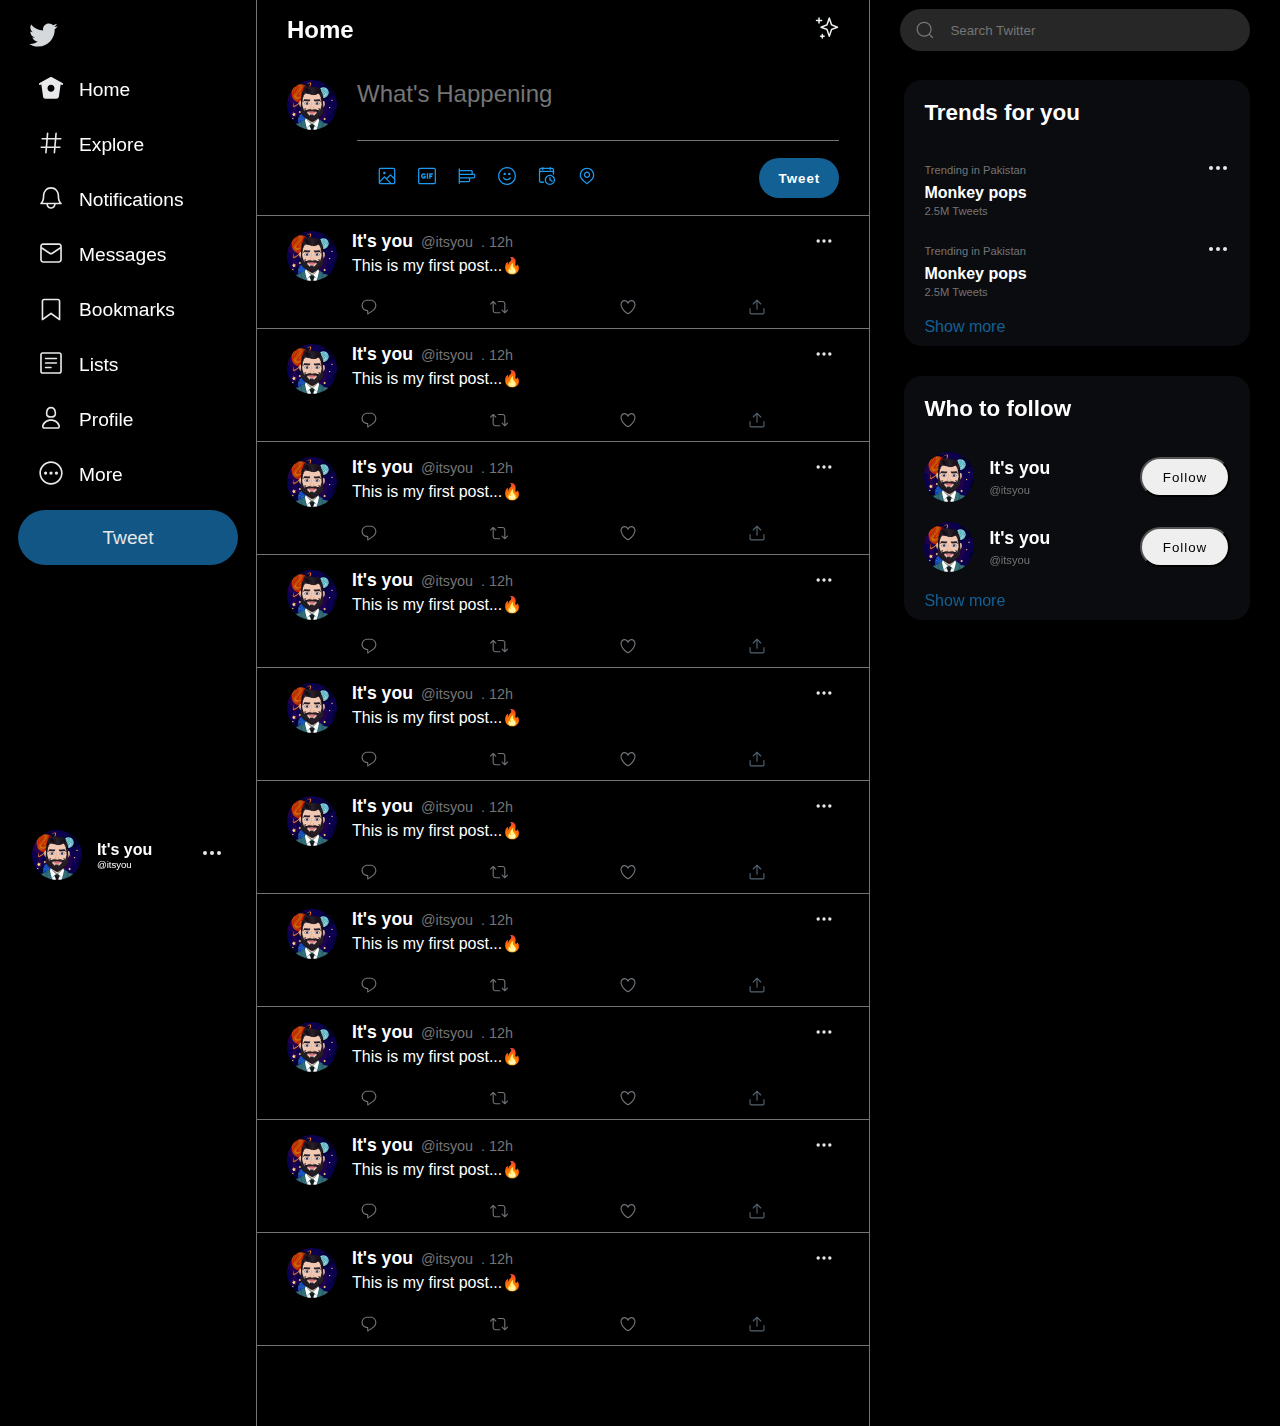
==== commit 99da9262: "twitter" ====
--- a/index.html
+++ b/index.html
@@ -6,7 +6,7 @@
     <meta http-equiv="X-UA-Compatible" content="IE=edge">
     <meta name="viewport" content="width=device-width, initial-scale=1.0">
     <link rel="stylesheet" type="text/css" href="style.css">
-    <link rel="shortcut icon" type="image/svg" href="/images/favicon.svg">
+    <link rel="shortcut icon" type="image/svg" href="favicon.svg">
     <title>Home / Twitter</title>
 </head>
 
@@ -17,52 +17,52 @@
                 <ul>
                     <li>
                         <a href="#">
-                            <img src="/images/logo.svg" alt="logo">
-                        </a>
-                    </li>
-
-                    <li>
-                        <a href="#">
-                            <img src="/images/home.svg" alt="home"><span class="menu-name">Home</span></a>
-                    </li>
-
-                    <li>
-                        <a href="#">
-                            <img src="/images/hash.svg" alt="explore"><span class="menu-name">Explore</span></a>
-                    </li>
-
-                    <li>
-                        <a href="#">
-                            <img src="/images/notification.svg" alt="notification"><span class="menu-name">Notifications </span></a>
-                    </li>
-
-                    <li>
-                        <a href="#">
-                            <img src="/images/message.svg" alt="messages"><span class="menu-name">Messages</span></a>
-                    </li>
-
-                    <li>
-                        <a href="#">
-                            <img src="/images/bookmark.svg" alt="bookmarks"><span class="menu-name">Bookmarks</span></a>
-                    </li>
-
-                    <li>
-                        <a href="#">
-                            <img src="/images/list.svg" alt="list"><span class="menu-name">Lists</span></a>
-                    </li>
-                    <li>
-                        <a href="#">
-                            <img src="/images/profile.svg" alt="profile"><span class="menu-name">Profile </span></a>
-                    </li>
-                    <li>
-                        <a href="#">
-                            <img src="/images/more-icon.svg" alt="more"><span class="menu-name">More </span></a>
-                    </li>
-                    <button class="btn-tweet" type="button"><span class="menu-name">Tweet</span><span class="img-tweet"><img src="/images/tweet-icon.svg"></span></button>
+                            <img src="logo.svg" alt="logo">
+                        </a>
+                    </li>
+
+                    <li>
+                        <a href="#">
+                            <img src="home.svg" alt="home"><span class="menu-name">Home</span></a>
+                    </li>
+
+                    <li>
+                        <a href="#">
+                            <img src="hash.svg" alt="explore"><span class="menu-name">Explore</span></a>
+                    </li>
+
+                    <li>
+                        <a href="#">
+                            <img src="notification.svg" alt="notification"><span class="menu-name">Notifications </span></a>
+                    </li>
+
+                    <li>
+                        <a href="#">
+                            <img src="message.svg" alt="messages"><span class="menu-name">Messages</span></a>
+                    </li>
+
+                    <li>
+                        <a href="#">
+                            <img src="bookmark.svg" alt="bookmarks"><span class="menu-name">Bookmarks</span></a>
+                    </li>
+
+                    <li>
+                        <a href="#">
+                            <img src="list.svg" alt="list"><span class="menu-name">Lists</span></a>
+                    </li>
+                    <li>
+                        <a href="#">
+                            <img src="profile.svg" alt="profile"><span class="menu-name">Profile </span></a>
+                    </li>
+                    <li>
+                        <a href="#">
+                            <img src="more-icon.svg" alt="more"><span class="menu-name">More </span></a>
+                    </li>
+                    <button class="btn-tweet" type="button"><span class="menu-name">Tweet</span><span class="img-tweet"><img src="tweet-icon.svg"></span></button>
                 </ul>
                 <div class="profile-main">
                     <div class="profile-data">
-                        <img src="/images/AvatarMaker.png" alt="profile">
+                        <img src="AvatarMaker.png" alt="profile">
 
                         <span class="menu-name"><div class="profile-name">
                             <h1>It's you</h1>
@@ -70,7 +70,7 @@
                         </div></span>
                     </div>
                     <a href="#">
-                        <span class="menu-name"><img src="/images/3-dots.svg" profile="dots"></span>
+                        <span class="menu-name"><img src="3-dots.svg" profile="dots"></span>
                     </a>
                 </div>
             </div>
@@ -86,70 +86,72 @@
                     <ul>
                         <li>
                             <a href="#">
-                                <img src="/images/home.svg">
-                            </a>
-                        </li>
-                        <li>
-                            <a href="#">
-                                <img src="/images/search.svg">
-                            </a>
-                        </li>
-                        <li>
-                            <a href="#">
-                                <img src="/images/notification.svg">
-                            </a>
-                        </li>
-                        <li>
-                            <a href="#">
-                                <img src="/images/message.svg">
+                                <img src="home.svg">
+                            </a>
+                        </li>
+                        <li>
+                            <a href="#">
+                                <img src="search.svg">
+                            </a>
+                        </li>
+                        <li>
+                            <a href="#">
+                                <img src="notification.svg">
+                            </a>
+                        </li>
+                        <li>
+                            <a href="#">
+                                <img src="message.svg">
                             </a>
                         </li>
                     </ul>
                 </nav>
                 <div class="head">
                     <div class="left">
-                        <img src="/images/AvatarMaker.png" alt="profile">
+                        <a href="profile.html">
+                            <img src="AvatarMaker.png" alt="profile">
+                        </a>
                         <a href="#">
                             <h1>Home</h1>
                         </a>
                     </div>
-                    <a href="#"><img src="/images/stars.svg" alt="star"></a>
+                    <a href="#"><img src="stars.svg" alt="star"></a>
                 </div>
                 <div class="flex-textarea">
-                    <img src="/images/AvatarMaker.png" alt="profile">
+                    <img src="AvatarMaker.png" alt="profile">
                     <textarea placeholder="What's Happening"></textarea>
                 </div>
                 <div class="flex-icons">
                     <ul>
                         <li>
                             <a href="#">
-                                <img src="/images/gallery.svg" alt="gallery">
-                            </a>
-                        </li>
-
-                        <li>
-                            <a href="#">
-                                <img src="/images/gif.svg" alt="gif">
-                            </a>
-                        </li>
-                        <li>
-                            <a href="#">
-                                <img src="/images/poll.svg" alt="poll">
-                            </a>
-                        </li>
-                        <li>
-                            <a href="#">
-                                <img src="/images/emoji.svg" alt="smiley">
-                            </a>
-                        </li>
-                        <li>
-                            <a href="#">
-                                <img src="/images/calendar.svg" alt="calender">
-                            </a>
-                        </li>
-                        <li>
-                            <a href="#">
-                                <img src="/images/location.svg" alt="location">
+                                <img src="gallery.svg" alt="gallery">
+                            </a>
+                        </li>
+
+                        <li>
+                            <a href="#">
+                                <img src="gif.svg" alt="gif">
+                            </a>
+                        </li>
+                        <li>
+                            <a href="#">
+                                <img src="poll.svg" alt="poll">
+                            </a>
+                        </li>
+                        <li>
+                            <a href="#">
+                                <img src="emoji.svg" alt="smiley">
+                            </a>
+                        </li>
+                        <li>
+                            <a href="#">
+                                <img src="calendar.svg" alt="calender">
+                            </a>
+                        </li>
+                        <li>
+                            <a href="#">
+                                <img src="location.svg" alt="location">
                             </a>
                         </li>
                     </ul>
@@ -160,454 +162,454 @@
                 <!-- posts -->
                 <div class="follower-post">
                     <div class="follower">
-                        <img src="/images/AvatarMaker.png" alt="profile">
-                        <h1>It's you<span class="follower-id">&nbsp; @itsyou&nbsp;&nbsp;. 12h</span></h1>
-                    </div>
-                    <div class="dots">
-                        <a href="#">
-                            <img src="/images/3-dots.svg" alt="menu">
-                        </a>
-                    </div>
-                </div>
-                <div class="post">
-                    <p>This is my first post...🔥</p>
-                </div>
-                <div class="post-icon">
-                    <ul>
-                        <li>
-                            <a href="#">
-                                <i>
-                                <svg xmlns:xlink="http://www.w3.org/1999/xlink" xmlns="http://www.w3.org/2000/svg" viewBox="0 0 24 24" aria-hidden="true" class="r-4qtqp9 r-yyyyoo r-1xvli5t r-dnmrzs r-bnwqim r-1plcrui r-lrvibr r-1hdv0qi" width="24"  height="24" ><g fill="#71767B"><path d="M14.046 2.242l-4.148-.01h-.002c-4.374 0-7.8 3.427-7.8 7.802 0 4.098 3.186 7.206 7.465 7.37v3.828c0 .108.044.286.12.403.142.225.384.347.632.347.138 0 .277-.038.402-.118.264-.168 6.473-4.14 8.088-5.506 1.902-1.61 3.04-3.97 3.043-6.312v-.017c-.006-4.367-3.43-7.787-7.8-7.788zm3.787 12.972c-1.134.96-4.862 3.405-6.772 4.643V16.67c0-.414-.335-.75-.75-.75h-.396c-3.66 0-6.318-2.476-6.318-5.886 0-3.534 2.768-6.302 6.3-6.302l4.147.01h.002c3.532 0 6.3 2.766 6.302 6.296-.003 1.91-.942 3.844-2.514 5.176z" fill="#71767B"></path></g></svg>
-                                </i>
-                            </a>
-                        </li>
-                        <li>
-                            <a href="#">
-                                <i>
-                                    <svg xmlns:xlink="http://www.w3.org/1999/xlink" xmlns="http://www.w3.org/2000/svg" viewBox="0 0 24 24" aria-hidden="true" class="r-4qtqp9 r-yyyyoo r-1xvli5t r-dnmrzs r-bnwqim r-1plcrui r-lrvibr r-1hdv0qi" width="24"  height="24" ><g fill="#71767B"><path d="M23.77 15.67c-.292-.293-.767-.293-1.06 0l-2.22 2.22V7.65c0-2.068-1.683-3.75-3.75-3.75h-5.85c-.414 0-.75.336-.75.75s.336.75.75.75h5.85c1.24 0 2.25 1.01 2.25 2.25v10.24l-2.22-2.22c-.293-.293-.768-.293-1.06 0s-.294.768 0 1.06l3.5 3.5c.145.147.337.22.53.22s.383-.072.53-.22l3.5-3.5c.294-.292.294-.767 0-1.06zm-10.66 3.28H7.26c-1.24 0-2.25-1.01-2.25-2.25V6.46l2.22 2.22c.148.147.34.22.532.22s.384-.073.53-.22c.293-.293.293-.768 0-1.06l-3.5-3.5c-.293-.294-.768-.294-1.06 0l-3.5 3.5c-.294.292-.294.767 0 1.06s.767.293 1.06 0l2.22-2.22V16.7c0 2.068 1.683 3.75 3.75 3.75h5.85c.414 0 .75-.336.75-.75s-.337-.75-.75-.75z" fill="#71767B"></path></g></svg>
-                                </i>
-                            </a>
-                        </li>
-                        <li>
-                            <a href="#">
-                                <i>
-                                    <svg xmlns:xlink="http://www.w3.org/1999/xlink" xmlns="http://www.w3.org/2000/svg" viewBox="0 0 24 24" aria-hidden="true" class="r-4qtqp9 r-yyyyoo r-1xvli5t r-dnmrzs r-bnwqim r-1plcrui r-lrvibr r-1hdv0qi" width="24"  height="24" ><g fill="#71767B"><path d="M12 21.638h-.014C9.403 21.59 1.95 14.856 1.95 8.478c0-3.064 2.525-5.754 5.403-5.754 2.29 0 3.83 1.58 4.646 2.73.814-1.148 2.354-2.73 4.645-2.73 2.88 0 5.404 2.69 5.404 5.755 0 6.376-7.454 13.11-10.037 13.157H12zM7.354 4.225c-2.08 0-3.903 1.988-3.903 4.255 0 5.74 7.034 11.596 8.55 11.658 1.518-.062 8.55-5.917 8.55-11.658 0-2.267-1.823-4.255-3.903-4.255-2.528 0-3.94 2.936-3.952 2.965-.23.562-1.156.562-1.387 0-.014-.03-1.425-2.965-3.954-2.965z" fill="#71767B"></path></g></svg>
-                                </i>
-                            </a>
-                        </li>
-                        <li>
-                            <a href="#">
-                                <i>
-                                    <svg xmlns:xlink="http://www.w3.org/1999/xlink" xmlns="http://www.w3.org/2000/svg" viewBox="0 0 24 24" aria-hidden="true" class="r-4qtqp9 r-yyyyoo r-1xvli5t r-dnmrzs r-bnwqim r-1plcrui r-lrvibr r-1hdv0qi" width="24"  height="24" ><g fill="#536471"><path d="M17.53 7.47l-5-5c-.293-.293-.768-.293-1.06 0l-5 5c-.294.293-.294.768 0 1.06s.767.294 1.06 0l3.72-3.72V15c0 .414.336.75.75.75s.75-.336.75-.75V4.81l3.72 3.72c.146.147.338.22.53.22s.384-.072.53-.22c.293-.293.293-.767 0-1.06z" fill="#536471"></path><path d="M19.708 21.944H4.292C3.028 21.944 2 20.916 2 19.652V14c0-.414.336-.75.75-.75s.75.336.75.75v5.652c0 .437.355.792.792.792h15.416c.437 0 .792-.355.792-.792V14c0-.414.336-.75.75-.75s.75.336.75.75v5.652c0 1.264-1.028 2.292-2.292 2.292z" fill="#536471"></path></g></svg>
-                                </i>
-                            </a>
-                        </li>
-                    </ul>
-                </div>
-                <!-- end post -->
-
-                <!-- posts -->
-                <div class="follower-post">
-                    <div class="follower">
-                        <img src="/images/AvatarMaker.png" alt="profile">
-                        <h1>It's you<span class="follower-id">&nbsp; @itsyou&nbsp;&nbsp;. 12h</span></h1>
-                    </div>
-                    <div class="dots">
-                        <a href="#">
-                            <img src="/images/3-dots.svg" alt="menu">
-                        </a>
-                    </div>
-                </div>
-                <div class="post">
-                    <p>This is my first post...🔥</p>
-                </div>
-                <div class="post-icon">
-                    <ul>
-                        <li>
-                            <a href="#">
-                                <i>
-                                <svg xmlns:xlink="http://www.w3.org/1999/xlink" xmlns="http://www.w3.org/2000/svg" viewBox="0 0 24 24" aria-hidden="true" class="r-4qtqp9 r-yyyyoo r-1xvli5t r-dnmrzs r-bnwqim r-1plcrui r-lrvibr r-1hdv0qi" width="24"  height="24" ><g fill="#71767B"><path d="M14.046 2.242l-4.148-.01h-.002c-4.374 0-7.8 3.427-7.8 7.802 0 4.098 3.186 7.206 7.465 7.37v3.828c0 .108.044.286.12.403.142.225.384.347.632.347.138 0 .277-.038.402-.118.264-.168 6.473-4.14 8.088-5.506 1.902-1.61 3.04-3.97 3.043-6.312v-.017c-.006-4.367-3.43-7.787-7.8-7.788zm3.787 12.972c-1.134.96-4.862 3.405-6.772 4.643V16.67c0-.414-.335-.75-.75-.75h-.396c-3.66 0-6.318-2.476-6.318-5.886 0-3.534 2.768-6.302 6.3-6.302l4.147.01h.002c3.532 0 6.3 2.766 6.302 6.296-.003 1.91-.942 3.844-2.514 5.176z" fill="#71767B"></path></g></svg>
-                                </i>
-                            </a>
-                        </li>
-                        <li>
-                            <a href="#">
-                                <i>
-                                    <svg xmlns:xlink="http://www.w3.org/1999/xlink" xmlns="http://www.w3.org/2000/svg" viewBox="0 0 24 24" aria-hidden="true" class="r-4qtqp9 r-yyyyoo r-1xvli5t r-dnmrzs r-bnwqim r-1plcrui r-lrvibr r-1hdv0qi" width="24"  height="24" ><g fill="#71767B"><path d="M23.77 15.67c-.292-.293-.767-.293-1.06 0l-2.22 2.22V7.65c0-2.068-1.683-3.75-3.75-3.75h-5.85c-.414 0-.75.336-.75.75s.336.75.75.75h5.85c1.24 0 2.25 1.01 2.25 2.25v10.24l-2.22-2.22c-.293-.293-.768-.293-1.06 0s-.294.768 0 1.06l3.5 3.5c.145.147.337.22.53.22s.383-.072.53-.22l3.5-3.5c.294-.292.294-.767 0-1.06zm-10.66 3.28H7.26c-1.24 0-2.25-1.01-2.25-2.25V6.46l2.22 2.22c.148.147.34.22.532.22s.384-.073.53-.22c.293-.293.293-.768 0-1.06l-3.5-3.5c-.293-.294-.768-.294-1.06 0l-3.5 3.5c-.294.292-.294.767 0 1.06s.767.293 1.06 0l2.22-2.22V16.7c0 2.068 1.683 3.75 3.75 3.75h5.85c.414 0 .75-.336.75-.75s-.337-.75-.75-.75z" fill="#71767B"></path></g></svg>
-                                </i>
-                            </a>
-                        </li>
-                        <li>
-                            <a href="#">
-                                <i>
-                                    <svg xmlns:xlink="http://www.w3.org/1999/xlink" xmlns="http://www.w3.org/2000/svg" viewBox="0 0 24 24" aria-hidden="true" class="r-4qtqp9 r-yyyyoo r-1xvli5t r-dnmrzs r-bnwqim r-1plcrui r-lrvibr r-1hdv0qi" width="24"  height="24" ><g fill="#71767B"><path d="M12 21.638h-.014C9.403 21.59 1.95 14.856 1.95 8.478c0-3.064 2.525-5.754 5.403-5.754 2.29 0 3.83 1.58 4.646 2.73.814-1.148 2.354-2.73 4.645-2.73 2.88 0 5.404 2.69 5.404 5.755 0 6.376-7.454 13.11-10.037 13.157H12zM7.354 4.225c-2.08 0-3.903 1.988-3.903 4.255 0 5.74 7.034 11.596 8.55 11.658 1.518-.062 8.55-5.917 8.55-11.658 0-2.267-1.823-4.255-3.903-4.255-2.528 0-3.94 2.936-3.952 2.965-.23.562-1.156.562-1.387 0-.014-.03-1.425-2.965-3.954-2.965z" fill="#71767B"></path></g></svg>
-                                </i>
-                            </a>
-                        </li>
-                        <li>
-                            <a href="#">
-                                <i>
-                                    <svg xmlns:xlink="http://www.w3.org/1999/xlink" xmlns="http://www.w3.org/2000/svg" viewBox="0 0 24 24" aria-hidden="true" class="r-4qtqp9 r-yyyyoo r-1xvli5t r-dnmrzs r-bnwqim r-1plcrui r-lrvibr r-1hdv0qi" width="24"  height="24" ><g fill="#536471"><path d="M17.53 7.47l-5-5c-.293-.293-.768-.293-1.06 0l-5 5c-.294.293-.294.768 0 1.06s.767.294 1.06 0l3.72-3.72V15c0 .414.336.75.75.75s.75-.336.75-.75V4.81l3.72 3.72c.146.147.338.22.53.22s.384-.072.53-.22c.293-.293.293-.767 0-1.06z" fill="#536471"></path><path d="M19.708 21.944H4.292C3.028 21.944 2 20.916 2 19.652V14c0-.414.336-.75.75-.75s.75.336.75.75v5.652c0 .437.355.792.792.792h15.416c.437 0 .792-.355.792-.792V14c0-.414.336-.75.75-.75s.75.336.75.75v5.652c0 1.264-1.028 2.292-2.292 2.292z" fill="#536471"></path></g></svg>
-                                </i>
-                            </a>
-                        </li>
-                    </ul>
-                </div>
-                <!-- end post -->
-
-                <!-- posts -->
-                <div class="follower-post">
-                    <div class="follower">
-                        <img src="/images/AvatarMaker.png" alt="profile">
-                        <h1>It's you<span class="follower-id">&nbsp; @itsyou&nbsp;&nbsp;. 12h</span></h1>
-                    </div>
-                    <div class="dots">
-                        <a href="#">
-                            <img src="/images/3-dots.svg" alt="menu">
-                        </a>
-                    </div>
-                </div>
-                <div class="post">
-                    <p>This is my first post...🔥</p>
-                </div>
-                <div class="post-icon">
-                    <ul>
-                        <li>
-                            <a href="#">
-                                <i>
-                                <svg xmlns:xlink="http://www.w3.org/1999/xlink" xmlns="http://www.w3.org/2000/svg" viewBox="0 0 24 24" aria-hidden="true" class="r-4qtqp9 r-yyyyoo r-1xvli5t r-dnmrzs r-bnwqim r-1plcrui r-lrvibr r-1hdv0qi" width="24"  height="24" ><g fill="#71767B"><path d="M14.046 2.242l-4.148-.01h-.002c-4.374 0-7.8 3.427-7.8 7.802 0 4.098 3.186 7.206 7.465 7.37v3.828c0 .108.044.286.12.403.142.225.384.347.632.347.138 0 .277-.038.402-.118.264-.168 6.473-4.14 8.088-5.506 1.902-1.61 3.04-3.97 3.043-6.312v-.017c-.006-4.367-3.43-7.787-7.8-7.788zm3.787 12.972c-1.134.96-4.862 3.405-6.772 4.643V16.67c0-.414-.335-.75-.75-.75h-.396c-3.66 0-6.318-2.476-6.318-5.886 0-3.534 2.768-6.302 6.3-6.302l4.147.01h.002c3.532 0 6.3 2.766 6.302 6.296-.003 1.91-.942 3.844-2.514 5.176z" fill="#71767B"></path></g></svg>
-                                </i>
-                            </a>
-                        </li>
-                        <li>
-                            <a href="#">
-                                <i>
-                                    <svg xmlns:xlink="http://www.w3.org/1999/xlink" xmlns="http://www.w3.org/2000/svg" viewBox="0 0 24 24" aria-hidden="true" class="r-4qtqp9 r-yyyyoo r-1xvli5t r-dnmrzs r-bnwqim r-1plcrui r-lrvibr r-1hdv0qi" width="24"  height="24" ><g fill="#71767B"><path d="M23.77 15.67c-.292-.293-.767-.293-1.06 0l-2.22 2.22V7.65c0-2.068-1.683-3.75-3.75-3.75h-5.85c-.414 0-.75.336-.75.75s.336.75.75.75h5.85c1.24 0 2.25 1.01 2.25 2.25v10.24l-2.22-2.22c-.293-.293-.768-.293-1.06 0s-.294.768 0 1.06l3.5 3.5c.145.147.337.22.53.22s.383-.072.53-.22l3.5-3.5c.294-.292.294-.767 0-1.06zm-10.66 3.28H7.26c-1.24 0-2.25-1.01-2.25-2.25V6.46l2.22 2.22c.148.147.34.22.532.22s.384-.073.53-.22c.293-.293.293-.768 0-1.06l-3.5-3.5c-.293-.294-.768-.294-1.06 0l-3.5 3.5c-.294.292-.294.767 0 1.06s.767.293 1.06 0l2.22-2.22V16.7c0 2.068 1.683 3.75 3.75 3.75h5.85c.414 0 .75-.336.75-.75s-.337-.75-.75-.75z" fill="#71767B"></path></g></svg>
-                                </i>
-                            </a>
-                        </li>
-                        <li>
-                            <a href="#">
-                                <i>
-                                    <svg xmlns:xlink="http://www.w3.org/1999/xlink" xmlns="http://www.w3.org/2000/svg" viewBox="0 0 24 24" aria-hidden="true" class="r-4qtqp9 r-yyyyoo r-1xvli5t r-dnmrzs r-bnwqim r-1plcrui r-lrvibr r-1hdv0qi" width="24"  height="24" ><g fill="#71767B"><path d="M12 21.638h-.014C9.403 21.59 1.95 14.856 1.95 8.478c0-3.064 2.525-5.754 5.403-5.754 2.29 0 3.83 1.58 4.646 2.73.814-1.148 2.354-2.73 4.645-2.73 2.88 0 5.404 2.69 5.404 5.755 0 6.376-7.454 13.11-10.037 13.157H12zM7.354 4.225c-2.08 0-3.903 1.988-3.903 4.255 0 5.74 7.034 11.596 8.55 11.658 1.518-.062 8.55-5.917 8.55-11.658 0-2.267-1.823-4.255-3.903-4.255-2.528 0-3.94 2.936-3.952 2.965-.23.562-1.156.562-1.387 0-.014-.03-1.425-2.965-3.954-2.965z" fill="#71767B"></path></g></svg>
-                                </i>
-                            </a>
-                        </li>
-                        <li>
-                            <a href="#">
-                                <i>
-                                    <svg xmlns:xlink="http://www.w3.org/1999/xlink" xmlns="http://www.w3.org/2000/svg" viewBox="0 0 24 24" aria-hidden="true" class="r-4qtqp9 r-yyyyoo r-1xvli5t r-dnmrzs r-bnwqim r-1plcrui r-lrvibr r-1hdv0qi" width="24"  height="24" ><g fill="#536471"><path d="M17.53 7.47l-5-5c-.293-.293-.768-.293-1.06 0l-5 5c-.294.293-.294.768 0 1.06s.767.294 1.06 0l3.72-3.72V15c0 .414.336.75.75.75s.75-.336.75-.75V4.81l3.72 3.72c.146.147.338.22.53.22s.384-.072.53-.22c.293-.293.293-.767 0-1.06z" fill="#536471"></path><path d="M19.708 21.944H4.292C3.028 21.944 2 20.916 2 19.652V14c0-.414.336-.75.75-.75s.75.336.75.75v5.652c0 .437.355.792.792.792h15.416c.437 0 .792-.355.792-.792V14c0-.414.336-.75.75-.75s.75.336.75.75v5.652c0 1.264-1.028 2.292-2.292 2.292z" fill="#536471"></path></g></svg>
-                                </i>
-                            </a>
-                        </li>
-                    </ul>
-                </div>
-                <!-- end post -->
-
-                <!-- posts -->
-                <div class="follower-post">
-                    <div class="follower">
-                        <img src="/images/AvatarMaker.png" alt="profile">
-                        <h1>It's you<span class="follower-id">&nbsp; @itsyou&nbsp;&nbsp;. 12h</span></h1>
-                    </div>
-                    <div class="dots">
-                        <a href="#">
-                            <img src="/images/3-dots.svg" alt="menu">
-                        </a>
-                    </div>
-                </div>
-                <div class="post">
-                    <p>This is my first post...🔥</p>
-                </div>
-                <div class="post-icon">
-                    <ul>
-                        <li>
-                            <a href="#">
-                                <i>
-                                <svg xmlns:xlink="http://www.w3.org/1999/xlink" xmlns="http://www.w3.org/2000/svg" viewBox="0 0 24 24" aria-hidden="true" class="r-4qtqp9 r-yyyyoo r-1xvli5t r-dnmrzs r-bnwqim r-1plcrui r-lrvibr r-1hdv0qi" width="24"  height="24" ><g fill="#71767B"><path d="M14.046 2.242l-4.148-.01h-.002c-4.374 0-7.8 3.427-7.8 7.802 0 4.098 3.186 7.206 7.465 7.37v3.828c0 .108.044.286.12.403.142.225.384.347.632.347.138 0 .277-.038.402-.118.264-.168 6.473-4.14 8.088-5.506 1.902-1.61 3.04-3.97 3.043-6.312v-.017c-.006-4.367-3.43-7.787-7.8-7.788zm3.787 12.972c-1.134.96-4.862 3.405-6.772 4.643V16.67c0-.414-.335-.75-.75-.75h-.396c-3.66 0-6.318-2.476-6.318-5.886 0-3.534 2.768-6.302 6.3-6.302l4.147.01h.002c3.532 0 6.3 2.766 6.302 6.296-.003 1.91-.942 3.844-2.514 5.176z" fill="#71767B"></path></g></svg>
-                                </i>
-                            </a>
-                        </li>
-                        <li>
-                            <a href="#">
-                                <i>
-                                    <svg xmlns:xlink="http://www.w3.org/1999/xlink" xmlns="http://www.w3.org/2000/svg" viewBox="0 0 24 24" aria-hidden="true" class="r-4qtqp9 r-yyyyoo r-1xvli5t r-dnmrzs r-bnwqim r-1plcrui r-lrvibr r-1hdv0qi" width="24"  height="24" ><g fill="#71767B"><path d="M23.77 15.67c-.292-.293-.767-.293-1.06 0l-2.22 2.22V7.65c0-2.068-1.683-3.75-3.75-3.75h-5.85c-.414 0-.75.336-.75.75s.336.75.75.75h5.85c1.24 0 2.25 1.01 2.25 2.25v10.24l-2.22-2.22c-.293-.293-.768-.293-1.06 0s-.294.768 0 1.06l3.5 3.5c.145.147.337.22.53.22s.383-.072.53-.22l3.5-3.5c.294-.292.294-.767 0-1.06zm-10.66 3.28H7.26c-1.24 0-2.25-1.01-2.25-2.25V6.46l2.22 2.22c.148.147.34.22.532.22s.384-.073.53-.22c.293-.293.293-.768 0-1.06l-3.5-3.5c-.293-.294-.768-.294-1.06 0l-3.5 3.5c-.294.292-.294.767 0 1.06s.767.293 1.06 0l2.22-2.22V16.7c0 2.068 1.683 3.75 3.75 3.75h5.85c.414 0 .75-.336.75-.75s-.337-.75-.75-.75z" fill="#71767B"></path></g></svg>
-                                </i>
-                            </a>
-                        </li>
-                        <li>
-                            <a href="#">
-                                <i>
-                                    <svg xmlns:xlink="http://www.w3.org/1999/xlink" xmlns="http://www.w3.org/2000/svg" viewBox="0 0 24 24" aria-hidden="true" class="r-4qtqp9 r-yyyyoo r-1xvli5t r-dnmrzs r-bnwqim r-1plcrui r-lrvibr r-1hdv0qi" width="24"  height="24" ><g fill="#71767B"><path d="M12 21.638h-.014C9.403 21.59 1.95 14.856 1.95 8.478c0-3.064 2.525-5.754 5.403-5.754 2.29 0 3.83 1.58 4.646 2.73.814-1.148 2.354-2.73 4.645-2.73 2.88 0 5.404 2.69 5.404 5.755 0 6.376-7.454 13.11-10.037 13.157H12zM7.354 4.225c-2.08 0-3.903 1.988-3.903 4.255 0 5.74 7.034 11.596 8.55 11.658 1.518-.062 8.55-5.917 8.55-11.658 0-2.267-1.823-4.255-3.903-4.255-2.528 0-3.94 2.936-3.952 2.965-.23.562-1.156.562-1.387 0-.014-.03-1.425-2.965-3.954-2.965z" fill="#71767B"></path></g></svg>
-                                </i>
-                            </a>
-                        </li>
-                        <li>
-                            <a href="#">
-                                <i>
-                                    <svg xmlns:xlink="http://www.w3.org/1999/xlink" xmlns="http://www.w3.org/2000/svg" viewBox="0 0 24 24" aria-hidden="true" class="r-4qtqp9 r-yyyyoo r-1xvli5t r-dnmrzs r-bnwqim r-1plcrui r-lrvibr r-1hdv0qi" width="24"  height="24" ><g fill="#536471"><path d="M17.53 7.47l-5-5c-.293-.293-.768-.293-1.06 0l-5 5c-.294.293-.294.768 0 1.06s.767.294 1.06 0l3.72-3.72V15c0 .414.336.75.75.75s.75-.336.75-.75V4.81l3.72 3.72c.146.147.338.22.53.22s.384-.072.53-.22c.293-.293.293-.767 0-1.06z" fill="#536471"></path><path d="M19.708 21.944H4.292C3.028 21.944 2 20.916 2 19.652V14c0-.414.336-.75.75-.75s.75.336.75.75v5.652c0 .437.355.792.792.792h15.416c.437 0 .792-.355.792-.792V14c0-.414.336-.75.75-.75s.75.336.75.75v5.652c0 1.264-1.028 2.292-2.292 2.292z" fill="#536471"></path></g></svg>
-                                </i>
-                            </a>
-                        </li>
-                    </ul>
-                </div>
-                <!-- end post -->
-
-                <!-- posts -->
-                <div class="follower-post">
-                    <div class="follower">
-                        <img src="/images/AvatarMaker.png" alt="profile">
-                        <h1>It's you<span class="follower-id">&nbsp; @itsyou&nbsp;&nbsp;. 12h</span></h1>
-                    </div>
-                    <div class="dots">
-                        <a href="#">
-                            <img src="/images/3-dots.svg" alt="menu">
-                        </a>
-                    </div>
-                </div>
-                <div class="post">
-                    <p>This is my first post...🔥</p>
-                </div>
-                <div class="post-icon">
-                    <ul>
-                        <li>
-                            <a href="#">
-                                <i>
-                                <svg xmlns:xlink="http://www.w3.org/1999/xlink" xmlns="http://www.w3.org/2000/svg" viewBox="0 0 24 24" aria-hidden="true" class="r-4qtqp9 r-yyyyoo r-1xvli5t r-dnmrzs r-bnwqim r-1plcrui r-lrvibr r-1hdv0qi" width="24"  height="24" ><g fill="#71767B"><path d="M14.046 2.242l-4.148-.01h-.002c-4.374 0-7.8 3.427-7.8 7.802 0 4.098 3.186 7.206 7.465 7.37v3.828c0 .108.044.286.12.403.142.225.384.347.632.347.138 0 .277-.038.402-.118.264-.168 6.473-4.14 8.088-5.506 1.902-1.61 3.04-3.97 3.043-6.312v-.017c-.006-4.367-3.43-7.787-7.8-7.788zm3.787 12.972c-1.134.96-4.862 3.405-6.772 4.643V16.67c0-.414-.335-.75-.75-.75h-.396c-3.66 0-6.318-2.476-6.318-5.886 0-3.534 2.768-6.302 6.3-6.302l4.147.01h.002c3.532 0 6.3 2.766 6.302 6.296-.003 1.91-.942 3.844-2.514 5.176z" fill="#71767B"></path></g></svg>
-                                </i>
-                            </a>
-                        </li>
-                        <li>
-                            <a href="#">
-                                <i>
-                                    <svg xmlns:xlink="http://www.w3.org/1999/xlink" xmlns="http://www.w3.org/2000/svg" viewBox="0 0 24 24" aria-hidden="true" class="r-4qtqp9 r-yyyyoo r-1xvli5t r-dnmrzs r-bnwqim r-1plcrui r-lrvibr r-1hdv0qi" width="24"  height="24" ><g fill="#71767B"><path d="M23.77 15.67c-.292-.293-.767-.293-1.06 0l-2.22 2.22V7.65c0-2.068-1.683-3.75-3.75-3.75h-5.85c-.414 0-.75.336-.75.75s.336.75.75.75h5.85c1.24 0 2.25 1.01 2.25 2.25v10.24l-2.22-2.22c-.293-.293-.768-.293-1.06 0s-.294.768 0 1.06l3.5 3.5c.145.147.337.22.53.22s.383-.072.53-.22l3.5-3.5c.294-.292.294-.767 0-1.06zm-10.66 3.28H7.26c-1.24 0-2.25-1.01-2.25-2.25V6.46l2.22 2.22c.148.147.34.22.532.22s.384-.073.53-.22c.293-.293.293-.768 0-1.06l-3.5-3.5c-.293-.294-.768-.294-1.06 0l-3.5 3.5c-.294.292-.294.767 0 1.06s.767.293 1.06 0l2.22-2.22V16.7c0 2.068 1.683 3.75 3.75 3.75h5.85c.414 0 .75-.336.75-.75s-.337-.75-.75-.75z" fill="#71767B"></path></g></svg>
-                                </i>
-                            </a>
-                        </li>
-                        <li>
-                            <a href="#">
-                                <i>
-                                    <svg xmlns:xlink="http://www.w3.org/1999/xlink" xmlns="http://www.w3.org/2000/svg" viewBox="0 0 24 24" aria-hidden="true" class="r-4qtqp9 r-yyyyoo r-1xvli5t r-dnmrzs r-bnwqim r-1plcrui r-lrvibr r-1hdv0qi" width="24"  height="24" ><g fill="#71767B"><path d="M12 21.638h-.014C9.403 21.59 1.95 14.856 1.95 8.478c0-3.064 2.525-5.754 5.403-5.754 2.29 0 3.83 1.58 4.646 2.73.814-1.148 2.354-2.73 4.645-2.73 2.88 0 5.404 2.69 5.404 5.755 0 6.376-7.454 13.11-10.037 13.157H12zM7.354 4.225c-2.08 0-3.903 1.988-3.903 4.255 0 5.74 7.034 11.596 8.55 11.658 1.518-.062 8.55-5.917 8.55-11.658 0-2.267-1.823-4.255-3.903-4.255-2.528 0-3.94 2.936-3.952 2.965-.23.562-1.156.562-1.387 0-.014-.03-1.425-2.965-3.954-2.965z" fill="#71767B"></path></g></svg>
-                                </i>
-                            </a>
-                        </li>
-                        <li>
-                            <a href="#">
-                                <i>
-                                    <svg xmlns:xlink="http://www.w3.org/1999/xlink" xmlns="http://www.w3.org/2000/svg" viewBox="0 0 24 24" aria-hidden="true" class="r-4qtqp9 r-yyyyoo r-1xvli5t r-dnmrzs r-bnwqim r-1plcrui r-lrvibr r-1hdv0qi" width="24"  height="24" ><g fill="#536471"><path d="M17.53 7.47l-5-5c-.293-.293-.768-.293-1.06 0l-5 5c-.294.293-.294.768 0 1.06s.767.294 1.06 0l3.72-3.72V15c0 .414.336.75.75.75s.75-.336.75-.75V4.81l3.72 3.72c.146.147.338.22.53.22s.384-.072.53-.22c.293-.293.293-.767 0-1.06z" fill="#536471"></path><path d="M19.708 21.944H4.292C3.028 21.944 2 20.916 2 19.652V14c0-.414.336-.75.75-.75s.75.336.75.75v5.652c0 .437.355.792.792.792h15.416c.437 0 .792-.355.792-.792V14c0-.414.336-.75.75-.75s.75.336.75.75v5.652c0 1.264-1.028 2.292-2.292 2.292z" fill="#536471"></path></g></svg>
-                                </i>
-                            </a>
-                        </li>
-                    </ul>
-                </div>
-                <!-- end post -->
-
-                <!-- posts -->
-                <div class="follower-post">
-                    <div class="follower">
-                        <img src="/images/AvatarMaker.png" alt="profile">
-                        <h1>It's you<span class="follower-id">&nbsp; @itsyou&nbsp;&nbsp;. 12h</span></h1>
-                    </div>
-                    <div class="dots">
-                        <a href="#">
-                            <img src="/images/3-dots.svg" alt="menu">
-                        </a>
-                    </div>
-                </div>
-                <div class="post">
-                    <p>This is my first post...🔥</p>
-                </div>
-                <div class="post-icon">
-                    <ul>
-                        <li>
-                            <a href="#">
-                                <i>
-                                <svg xmlns:xlink="http://www.w3.org/1999/xlink" xmlns="http://www.w3.org/2000/svg" viewBox="0 0 24 24" aria-hidden="true" class="r-4qtqp9 r-yyyyoo r-1xvli5t r-dnmrzs r-bnwqim r-1plcrui r-lrvibr r-1hdv0qi" width="24"  height="24" ><g fill="#71767B"><path d="M14.046 2.242l-4.148-.01h-.002c-4.374 0-7.8 3.427-7.8 7.802 0 4.098 3.186 7.206 7.465 7.37v3.828c0 .108.044.286.12.403.142.225.384.347.632.347.138 0 .277-.038.402-.118.264-.168 6.473-4.14 8.088-5.506 1.902-1.61 3.04-3.97 3.043-6.312v-.017c-.006-4.367-3.43-7.787-7.8-7.788zm3.787 12.972c-1.134.96-4.862 3.405-6.772 4.643V16.67c0-.414-.335-.75-.75-.75h-.396c-3.66 0-6.318-2.476-6.318-5.886 0-3.534 2.768-6.302 6.3-6.302l4.147.01h.002c3.532 0 6.3 2.766 6.302 6.296-.003 1.91-.942 3.844-2.514 5.176z" fill="#71767B"></path></g></svg>
-                                </i>
-                            </a>
-                        </li>
-                        <li>
-                            <a href="#">
-                                <i>
-                                    <svg xmlns:xlink="http://www.w3.org/1999/xlink" xmlns="http://www.w3.org/2000/svg" viewBox="0 0 24 24" aria-hidden="true" class="r-4qtqp9 r-yyyyoo r-1xvli5t r-dnmrzs r-bnwqim r-1plcrui r-lrvibr r-1hdv0qi" width="24"  height="24" ><g fill="#71767B"><path d="M23.77 15.67c-.292-.293-.767-.293-1.06 0l-2.22 2.22V7.65c0-2.068-1.683-3.75-3.75-3.75h-5.85c-.414 0-.75.336-.75.75s.336.75.75.75h5.85c1.24 0 2.25 1.01 2.25 2.25v10.24l-2.22-2.22c-.293-.293-.768-.293-1.06 0s-.294.768 0 1.06l3.5 3.5c.145.147.337.22.53.22s.383-.072.53-.22l3.5-3.5c.294-.292.294-.767 0-1.06zm-10.66 3.28H7.26c-1.24 0-2.25-1.01-2.25-2.25V6.46l2.22 2.22c.148.147.34.22.532.22s.384-.073.53-.22c.293-.293.293-.768 0-1.06l-3.5-3.5c-.293-.294-.768-.294-1.06 0l-3.5 3.5c-.294.292-.294.767 0 1.06s.767.293 1.06 0l2.22-2.22V16.7c0 2.068 1.683 3.75 3.75 3.75h5.85c.414 0 .75-.336.75-.75s-.337-.75-.75-.75z" fill="#71767B"></path></g></svg>
-                                </i>
-                            </a>
-                        </li>
-                        <li>
-                            <a href="#">
-                                <i>
-                                    <svg xmlns:xlink="http://www.w3.org/1999/xlink" xmlns="http://www.w3.org/2000/svg" viewBox="0 0 24 24" aria-hidden="true" class="r-4qtqp9 r-yyyyoo r-1xvli5t r-dnmrzs r-bnwqim r-1plcrui r-lrvibr r-1hdv0qi" width="24"  height="24" ><g fill="#71767B"><path d="M12 21.638h-.014C9.403 21.59 1.95 14.856 1.95 8.478c0-3.064 2.525-5.754 5.403-5.754 2.29 0 3.83 1.58 4.646 2.73.814-1.148 2.354-2.73 4.645-2.73 2.88 0 5.404 2.69 5.404 5.755 0 6.376-7.454 13.11-10.037 13.157H12zM7.354 4.225c-2.08 0-3.903 1.988-3.903 4.255 0 5.74 7.034 11.596 8.55 11.658 1.518-.062 8.55-5.917 8.55-11.658 0-2.267-1.823-4.255-3.903-4.255-2.528 0-3.94 2.936-3.952 2.965-.23.562-1.156.562-1.387 0-.014-.03-1.425-2.965-3.954-2.965z" fill="#71767B"></path></g></svg>
-                                </i>
-                            </a>
-                        </li>
-                        <li>
-                            <a href="#">
-                                <i>
-                                    <svg xmlns:xlink="http://www.w3.org/1999/xlink" xmlns="http://www.w3.org/2000/svg" viewBox="0 0 24 24" aria-hidden="true" class="r-4qtqp9 r-yyyyoo r-1xvli5t r-dnmrzs r-bnwqim r-1plcrui r-lrvibr r-1hdv0qi" width="24"  height="24" ><g fill="#536471"><path d="M17.53 7.47l-5-5c-.293-.293-.768-.293-1.06 0l-5 5c-.294.293-.294.768 0 1.06s.767.294 1.06 0l3.72-3.72V15c0 .414.336.75.75.75s.75-.336.75-.75V4.81l3.72 3.72c.146.147.338.22.53.22s.384-.072.53-.22c.293-.293.293-.767 0-1.06z" fill="#536471"></path><path d="M19.708 21.944H4.292C3.028 21.944 2 20.916 2 19.652V14c0-.414.336-.75.75-.75s.75.336.75.75v5.652c0 .437.355.792.792.792h15.416c.437 0 .792-.355.792-.792V14c0-.414.336-.75.75-.75s.75.336.75.75v5.652c0 1.264-1.028 2.292-2.292 2.292z" fill="#536471"></path></g></svg>
-                                </i>
-                            </a>
-                        </li>
-                    </ul>
-                </div>
-                <!-- end post -->
-
-                <!-- posts -->
-                <div class="follower-post">
-                    <div class="follower">
-                        <img src="/images/AvatarMaker.png" alt="profile">
-                        <h1>It's you<span class="follower-id">&nbsp; @itsyou&nbsp;&nbsp;. 12h</span></h1>
-                    </div>
-                    <div class="dots">
-                        <a href="#">
-                            <img src="/images/3-dots.svg" alt="menu">
-                        </a>
-                    </div>
-                </div>
-                <div class="post">
-                    <p>This is my first post...🔥</p>
-                </div>
-                <div class="post-icon">
-                    <ul>
-                        <li>
-                            <a href="#">
-                                <i>
-                                <svg xmlns:xlink="http://www.w3.org/1999/xlink" xmlns="http://www.w3.org/2000/svg" viewBox="0 0 24 24" aria-hidden="true" class="r-4qtqp9 r-yyyyoo r-1xvli5t r-dnmrzs r-bnwqim r-1plcrui r-lrvibr r-1hdv0qi" width="24"  height="24" ><g fill="#71767B"><path d="M14.046 2.242l-4.148-.01h-.002c-4.374 0-7.8 3.427-7.8 7.802 0 4.098 3.186 7.206 7.465 7.37v3.828c0 .108.044.286.12.403.142.225.384.347.632.347.138 0 .277-.038.402-.118.264-.168 6.473-4.14 8.088-5.506 1.902-1.61 3.04-3.97 3.043-6.312v-.017c-.006-4.367-3.43-7.787-7.8-7.788zm3.787 12.972c-1.134.96-4.862 3.405-6.772 4.643V16.67c0-.414-.335-.75-.75-.75h-.396c-3.66 0-6.318-2.476-6.318-5.886 0-3.534 2.768-6.302 6.3-6.302l4.147.01h.002c3.532 0 6.3 2.766 6.302 6.296-.003 1.91-.942 3.844-2.514 5.176z" fill="#71767B"></path></g></svg>
-                                </i>
-                            </a>
-                        </li>
-                        <li>
-                            <a href="#">
-                                <i>
-                                    <svg xmlns:xlink="http://www.w3.org/1999/xlink" xmlns="http://www.w3.org/2000/svg" viewBox="0 0 24 24" aria-hidden="true" class="r-4qtqp9 r-yyyyoo r-1xvli5t r-dnmrzs r-bnwqim r-1plcrui r-lrvibr r-1hdv0qi" width="24"  height="24" ><g fill="#71767B"><path d="M23.77 15.67c-.292-.293-.767-.293-1.06 0l-2.22 2.22V7.65c0-2.068-1.683-3.75-3.75-3.75h-5.85c-.414 0-.75.336-.75.75s.336.75.75.75h5.85c1.24 0 2.25 1.01 2.25 2.25v10.24l-2.22-2.22c-.293-.293-.768-.293-1.06 0s-.294.768 0 1.06l3.5 3.5c.145.147.337.22.53.22s.383-.072.53-.22l3.5-3.5c.294-.292.294-.767 0-1.06zm-10.66 3.28H7.26c-1.24 0-2.25-1.01-2.25-2.25V6.46l2.22 2.22c.148.147.34.22.532.22s.384-.073.53-.22c.293-.293.293-.768 0-1.06l-3.5-3.5c-.293-.294-.768-.294-1.06 0l-3.5 3.5c-.294.292-.294.767 0 1.06s.767.293 1.06 0l2.22-2.22V16.7c0 2.068 1.683 3.75 3.75 3.75h5.85c.414 0 .75-.336.75-.75s-.337-.75-.75-.75z" fill="#71767B"></path></g></svg>
-                                </i>
-                            </a>
-                        </li>
-                        <li>
-                            <a href="#">
-                                <i>
-                                    <svg xmlns:xlink="http://www.w3.org/1999/xlink" xmlns="http://www.w3.org/2000/svg" viewBox="0 0 24 24" aria-hidden="true" class="r-4qtqp9 r-yyyyoo r-1xvli5t r-dnmrzs r-bnwqim r-1plcrui r-lrvibr r-1hdv0qi" width="24"  height="24" ><g fill="#71767B"><path d="M12 21.638h-.014C9.403 21.59 1.95 14.856 1.95 8.478c0-3.064 2.525-5.754 5.403-5.754 2.29 0 3.83 1.58 4.646 2.73.814-1.148 2.354-2.73 4.645-2.73 2.88 0 5.404 2.69 5.404 5.755 0 6.376-7.454 13.11-10.037 13.157H12zM7.354 4.225c-2.08 0-3.903 1.988-3.903 4.255 0 5.74 7.034 11.596 8.55 11.658 1.518-.062 8.55-5.917 8.55-11.658 0-2.267-1.823-4.255-3.903-4.255-2.528 0-3.94 2.936-3.952 2.965-.23.562-1.156.562-1.387 0-.014-.03-1.425-2.965-3.954-2.965z" fill="#71767B"></path></g></svg>
-                                </i>
-                            </a>
-                        </li>
-                        <li>
-                            <a href="#">
-                                <i>
-                                    <svg xmlns:xlink="http://www.w3.org/1999/xlink" xmlns="http://www.w3.org/2000/svg" viewBox="0 0 24 24" aria-hidden="true" class="r-4qtqp9 r-yyyyoo r-1xvli5t r-dnmrzs r-bnwqim r-1plcrui r-lrvibr r-1hdv0qi" width="24"  height="24" ><g fill="#536471"><path d="M17.53 7.47l-5-5c-.293-.293-.768-.293-1.06 0l-5 5c-.294.293-.294.768 0 1.06s.767.294 1.06 0l3.72-3.72V15c0 .414.336.75.75.75s.75-.336.75-.75V4.81l3.72 3.72c.146.147.338.22.53.22s.384-.072.53-.22c.293-.293.293-.767 0-1.06z" fill="#536471"></path><path d="M19.708 21.944H4.292C3.028 21.944 2 20.916 2 19.652V14c0-.414.336-.75.75-.75s.75.336.75.75v5.652c0 .437.355.792.792.792h15.416c.437 0 .792-.355.792-.792V14c0-.414.336-.75.75-.75s.75.336.75.75v5.652c0 1.264-1.028 2.292-2.292 2.292z" fill="#536471"></path></g></svg>
-                                </i>
-                            </a>
-                        </li>
-                    </ul>
-                </div>
-                <!-- end post -->
-
-
-                <!-- posts -->
-                <div class="follower-post">
-                    <div class="follower">
-                        <img src="/images/AvatarMaker.png" alt="profile">
-                        <h1>It's you<span class="follower-id">&nbsp; @itsyou&nbsp;&nbsp;. 12h</span></h1>
-                    </div>
-                    <div class="dots">
-                        <a href="#">
-                            <img src="/images/3-dots.svg" alt="menu">
-                        </a>
-                    </div>
-                </div>
-                <div class="post">
-                    <p>This is my first post...🔥</p>
-                </div>
-                <div class="post-icon">
-                    <ul>
-                        <li>
-                            <a href="#">
-                                <i>
-                                <svg xmlns:xlink="http://www.w3.org/1999/xlink" xmlns="http://www.w3.org/2000/svg" viewBox="0 0 24 24" aria-hidden="true" class="r-4qtqp9 r-yyyyoo r-1xvli5t r-dnmrzs r-bnwqim r-1plcrui r-lrvibr r-1hdv0qi" width="24"  height="24" ><g fill="#71767B"><path d="M14.046 2.242l-4.148-.01h-.002c-4.374 0-7.8 3.427-7.8 7.802 0 4.098 3.186 7.206 7.465 7.37v3.828c0 .108.044.286.12.403.142.225.384.347.632.347.138 0 .277-.038.402-.118.264-.168 6.473-4.14 8.088-5.506 1.902-1.61 3.04-3.97 3.043-6.312v-.017c-.006-4.367-3.43-7.787-7.8-7.788zm3.787 12.972c-1.134.96-4.862 3.405-6.772 4.643V16.67c0-.414-.335-.75-.75-.75h-.396c-3.66 0-6.318-2.476-6.318-5.886 0-3.534 2.768-6.302 6.3-6.302l4.147.01h.002c3.532 0 6.3 2.766 6.302 6.296-.003 1.91-.942 3.844-2.514 5.176z" fill="#71767B"></path></g></svg>
-                                </i>
-                            </a>
-                        </li>
-                        <li>
-                            <a href="#">
-                                <i>
-                                    <svg xmlns:xlink="http://www.w3.org/1999/xlink" xmlns="http://www.w3.org/2000/svg" viewBox="0 0 24 24" aria-hidden="true" class="r-4qtqp9 r-yyyyoo r-1xvli5t r-dnmrzs r-bnwqim r-1plcrui r-lrvibr r-1hdv0qi" width="24"  height="24" ><g fill="#71767B"><path d="M23.77 15.67c-.292-.293-.767-.293-1.06 0l-2.22 2.22V7.65c0-2.068-1.683-3.75-3.75-3.75h-5.85c-.414 0-.75.336-.75.75s.336.75.75.75h5.85c1.24 0 2.25 1.01 2.25 2.25v10.24l-2.22-2.22c-.293-.293-.768-.293-1.06 0s-.294.768 0 1.06l3.5 3.5c.145.147.337.22.53.22s.383-.072.53-.22l3.5-3.5c.294-.292.294-.767 0-1.06zm-10.66 3.28H7.26c-1.24 0-2.25-1.01-2.25-2.25V6.46l2.22 2.22c.148.147.34.22.532.22s.384-.073.53-.22c.293-.293.293-.768 0-1.06l-3.5-3.5c-.293-.294-.768-.294-1.06 0l-3.5 3.5c-.294.292-.294.767 0 1.06s.767.293 1.06 0l2.22-2.22V16.7c0 2.068 1.683 3.75 3.75 3.75h5.85c.414 0 .75-.336.75-.75s-.337-.75-.75-.75z" fill="#71767B"></path></g></svg>
-                                </i>
-                            </a>
-                        </li>
-                        <li>
-                            <a href="#">
-                                <i>
-                                    <svg xmlns:xlink="http://www.w3.org/1999/xlink" xmlns="http://www.w3.org/2000/svg" viewBox="0 0 24 24" aria-hidden="true" class="r-4qtqp9 r-yyyyoo r-1xvli5t r-dnmrzs r-bnwqim r-1plcrui r-lrvibr r-1hdv0qi" width="24"  height="24" ><g fill="#71767B"><path d="M12 21.638h-.014C9.403 21.59 1.95 14.856 1.95 8.478c0-3.064 2.525-5.754 5.403-5.754 2.29 0 3.83 1.58 4.646 2.73.814-1.148 2.354-2.73 4.645-2.73 2.88 0 5.404 2.69 5.404 5.755 0 6.376-7.454 13.11-10.037 13.157H12zM7.354 4.225c-2.08 0-3.903 1.988-3.903 4.255 0 5.74 7.034 11.596 8.55 11.658 1.518-.062 8.55-5.917 8.55-11.658 0-2.267-1.823-4.255-3.903-4.255-2.528 0-3.94 2.936-3.952 2.965-.23.562-1.156.562-1.387 0-.014-.03-1.425-2.965-3.954-2.965z" fill="#71767B"></path></g></svg>
-                                </i>
-                            </a>
-                        </li>
-                        <li>
-                            <a href="#">
-                                <i>
-                                    <svg xmlns:xlink="http://www.w3.org/1999/xlink" xmlns="http://www.w3.org/2000/svg" viewBox="0 0 24 24" aria-hidden="true" class="r-4qtqp9 r-yyyyoo r-1xvli5t r-dnmrzs r-bnwqim r-1plcrui r-lrvibr r-1hdv0qi" width="24"  height="24" ><g fill="#536471"><path d="M17.53 7.47l-5-5c-.293-.293-.768-.293-1.06 0l-5 5c-.294.293-.294.768 0 1.06s.767.294 1.06 0l3.72-3.72V15c0 .414.336.75.75.75s.75-.336.75-.75V4.81l3.72 3.72c.146.147.338.22.53.22s.384-.072.53-.22c.293-.293.293-.767 0-1.06z" fill="#536471"></path><path d="M19.708 21.944H4.292C3.028 21.944 2 20.916 2 19.652V14c0-.414.336-.75.75-.75s.75.336.75.75v5.652c0 .437.355.792.792.792h15.416c.437 0 .792-.355.792-.792V14c0-.414.336-.75.75-.75s.75.336.75.75v5.652c0 1.264-1.028 2.292-2.292 2.292z" fill="#536471"></path></g></svg>
-                                </i>
-                            </a>
-                        </li>
-                    </ul>
-                </div>
-                <!-- end post -->
-
-                <!-- posts -->
-                <div class="follower-post">
-                    <div class="follower">
-                        <img src="/images/AvatarMaker.png" alt="profile">
-                        <h1>It's you<span class="follower-id">&nbsp; @itsyou&nbsp;&nbsp;. 12h</span></h1>
-                    </div>
-                    <div class="dots">
-                        <a href="#">
-                            <img src="/images/3-dots.svg" alt="menu">
-                        </a>
-                    </div>
-                </div>
-                <div class="post">
-                    <p>This is my first post...🔥</p>
-                </div>
-                <div class="post-icon">
-                    <ul>
-                        <li>
-                            <a href="#">
-                                <i>
-                                <svg xmlns:xlink="http://www.w3.org/1999/xlink" xmlns="http://www.w3.org/2000/svg" viewBox="0 0 24 24" aria-hidden="true" class="r-4qtqp9 r-yyyyoo r-1xvli5t r-dnmrzs r-bnwqim r-1plcrui r-lrvibr r-1hdv0qi" width="24"  height="24" ><g fill="#71767B"><path d="M14.046 2.242l-4.148-.01h-.002c-4.374 0-7.8 3.427-7.8 7.802 0 4.098 3.186 7.206 7.465 7.37v3.828c0 .108.044.286.12.403.142.225.384.347.632.347.138 0 .277-.038.402-.118.264-.168 6.473-4.14 8.088-5.506 1.902-1.61 3.04-3.97 3.043-6.312v-.017c-.006-4.367-3.43-7.787-7.8-7.788zm3.787 12.972c-1.134.96-4.862 3.405-6.772 4.643V16.67c0-.414-.335-.75-.75-.75h-.396c-3.66 0-6.318-2.476-6.318-5.886 0-3.534 2.768-6.302 6.3-6.302l4.147.01h.002c3.532 0 6.3 2.766 6.302 6.296-.003 1.91-.942 3.844-2.514 5.176z" fill="#71767B"></path></g></svg>
-                                </i>
-                            </a>
-                        </li>
-                        <li>
-                            <a href="#">
-                                <i>
-                                    <svg xmlns:xlink="http://www.w3.org/1999/xlink" xmlns="http://www.w3.org/2000/svg" viewBox="0 0 24 24" aria-hidden="true" class="r-4qtqp9 r-yyyyoo r-1xvli5t r-dnmrzs r-bnwqim r-1plcrui r-lrvibr r-1hdv0qi" width="24"  height="24" ><g fill="#71767B"><path d="M23.77 15.67c-.292-.293-.767-.293-1.06 0l-2.22 2.22V7.65c0-2.068-1.683-3.75-3.75-3.75h-5.85c-.414 0-.75.336-.75.75s.336.75.75.75h5.85c1.24 0 2.25 1.01 2.25 2.25v10.24l-2.22-2.22c-.293-.293-.768-.293-1.06 0s-.294.768 0 1.06l3.5 3.5c.145.147.337.22.53.22s.383-.072.53-.22l3.5-3.5c.294-.292.294-.767 0-1.06zm-10.66 3.28H7.26c-1.24 0-2.25-1.01-2.25-2.25V6.46l2.22 2.22c.148.147.34.22.532.22s.384-.073.53-.22c.293-.293.293-.768 0-1.06l-3.5-3.5c-.293-.294-.768-.294-1.06 0l-3.5 3.5c-.294.292-.294.767 0 1.06s.767.293 1.06 0l2.22-2.22V16.7c0 2.068 1.683 3.75 3.75 3.75h5.85c.414 0 .75-.336.75-.75s-.337-.75-.75-.75z" fill="#71767B"></path></g></svg>
-                                </i>
-                            </a>
-                        </li>
-                        <li>
-                            <a href="#">
-                                <i>
-                                    <svg xmlns:xlink="http://www.w3.org/1999/xlink" xmlns="http://www.w3.org/2000/svg" viewBox="0 0 24 24" aria-hidden="true" class="r-4qtqp9 r-yyyyoo r-1xvli5t r-dnmrzs r-bnwqim r-1plcrui r-lrvibr r-1hdv0qi" width="24"  height="24" ><g fill="#71767B"><path d="M12 21.638h-.014C9.403 21.59 1.95 14.856 1.95 8.478c0-3.064 2.525-5.754 5.403-5.754 2.29 0 3.83 1.58 4.646 2.73.814-1.148 2.354-2.73 4.645-2.73 2.88 0 5.404 2.69 5.404 5.755 0 6.376-7.454 13.11-10.037 13.157H12zM7.354 4.225c-2.08 0-3.903 1.988-3.903 4.255 0 5.74 7.034 11.596 8.55 11.658 1.518-.062 8.55-5.917 8.55-11.658 0-2.267-1.823-4.255-3.903-4.255-2.528 0-3.94 2.936-3.952 2.965-.23.562-1.156.562-1.387 0-.014-.03-1.425-2.965-3.954-2.965z" fill="#71767B"></path></g></svg>
-                                </i>
-                            </a>
-                        </li>
-                        <li>
-                            <a href="#">
-                                <i>
-                                    <svg xmlns:xlink="http://www.w3.org/1999/xlink" xmlns="http://www.w3.org/2000/svg" viewBox="0 0 24 24" aria-hidden="true" class="r-4qtqp9 r-yyyyoo r-1xvli5t r-dnmrzs r-bnwqim r-1plcrui r-lrvibr r-1hdv0qi" width="24"  height="24" ><g fill="#536471"><path d="M17.53 7.47l-5-5c-.293-.293-.768-.293-1.06 0l-5 5c-.294.293-.294.768 0 1.06s.767.294 1.06 0l3.72-3.72V15c0 .414.336.75.75.75s.75-.336.75-.75V4.81l3.72 3.72c.146.147.338.22.53.22s.384-.072.53-.22c.293-.293.293-.767 0-1.06z" fill="#536471"></path><path d="M19.708 21.944H4.292C3.028 21.944 2 20.916 2 19.652V14c0-.414.336-.75.75-.75s.75.336.75.75v5.652c0 .437.355.792.792.792h15.416c.437 0 .792-.355.792-.792V14c0-.414.336-.75.75-.75s.75.336.75.75v5.652c0 1.264-1.028 2.292-2.292 2.292z" fill="#536471"></path></g></svg>
-                                </i>
-                            </a>
-                        </li>
-                    </ul>
-                </div>
-                <!-- end post -->
-
-                <!-- posts -->
-                <div class="follower-post">
-                    <div class="follower">
-                        <img src="/images/AvatarMaker.png" alt="profile">
-                        <h1>It's you<span class="follower-id">&nbsp; @itsyou&nbsp;&nbsp;. 12h</span></h1>
-                    </div>
-                    <div class="dots">
-                        <a href="#">
-                            <img src="/images/3-dots.svg" alt="menu">
+                        <img src="AvatarMaker.png" alt="profile">
+                        <h1>It's you<span class="follower-id">&nbsp; @itsyou&nbsp;&nbsp;. 12h</span></h1>
+                    </div>
+                    <div class="dots">
+                        <a href="#">
+                            <img src="3-dots.svg" alt="menu">
+                        </a>
+                    </div>
+                </div>
+                <div class="post">
+                    <p>This is my first post...🔥</p>
+                </div>
+                <div class="post-icon">
+                    <ul>
+                        <li>
+                            <a href="#">
+                                <i>
+                                <svg xmlns:xlink="http://www.w3.org/1999/xlink" xmlns="http://www.w3.org/2000/svg" viewBox="0 0 24 24" aria-hidden="true" class="r-4qtqp9 r-yyyyoo r-1xvli5t r-dnmrzs r-bnwqim r-1plcrui r-lrvibr r-1hdv0qi" width="24"  height="24" ><g fill="#71767B"><path d="M14.046 2.242l-4.148-.01h-.002c-4.374 0-7.8 3.427-7.8 7.802 0 4.098 3.186 7.206 7.465 7.37v3.828c0 .108.044.286.12.403.142.225.384.347.632.347.138 0 .277-.038.402-.118.264-.168 6.473-4.14 8.088-5.506 1.902-1.61 3.04-3.97 3.043-6.312v-.017c-.006-4.367-3.43-7.787-7.8-7.788zm3.787 12.972c-1.134.96-4.862 3.405-6.772 4.643V16.67c0-.414-.335-.75-.75-.75h-.396c-3.66 0-6.318-2.476-6.318-5.886 0-3.534 2.768-6.302 6.3-6.302l4.147.01h.002c3.532 0 6.3 2.766 6.302 6.296-.003 1.91-.942 3.844-2.514 5.176z" fill="#71767B"></path></g></svg>
+                                </i>
+                            </a>
+                        </li>
+                        <li>
+                            <a href="#">
+                                <i>
+                                    <svg xmlns:xlink="http://www.w3.org/1999/xlink" xmlns="http://www.w3.org/2000/svg" viewBox="0 0 24 24" aria-hidden="true" class="r-4qtqp9 r-yyyyoo r-1xvli5t r-dnmrzs r-bnwqim r-1plcrui r-lrvibr r-1hdv0qi" width="24"  height="24" ><g fill="#71767B"><path d="M23.77 15.67c-.292-.293-.767-.293-1.06 0l-2.22 2.22V7.65c0-2.068-1.683-3.75-3.75-3.75h-5.85c-.414 0-.75.336-.75.75s.336.75.75.75h5.85c1.24 0 2.25 1.01 2.25 2.25v10.24l-2.22-2.22c-.293-.293-.768-.293-1.06 0s-.294.768 0 1.06l3.5 3.5c.145.147.337.22.53.22s.383-.072.53-.22l3.5-3.5c.294-.292.294-.767 0-1.06zm-10.66 3.28H7.26c-1.24 0-2.25-1.01-2.25-2.25V6.46l2.22 2.22c.148.147.34.22.532.22s.384-.073.53-.22c.293-.293.293-.768 0-1.06l-3.5-3.5c-.293-.294-.768-.294-1.06 0l-3.5 3.5c-.294.292-.294.767 0 1.06s.767.293 1.06 0l2.22-2.22V16.7c0 2.068 1.683 3.75 3.75 3.75h5.85c.414 0 .75-.336.75-.75s-.337-.75-.75-.75z" fill="#71767B"></path></g></svg>
+                                </i>
+                            </a>
+                        </li>
+                        <li>
+                            <a href="#">
+                                <i>
+                                    <svg xmlns:xlink="http://www.w3.org/1999/xlink" xmlns="http://www.w3.org/2000/svg" viewBox="0 0 24 24" aria-hidden="true" class="r-4qtqp9 r-yyyyoo r-1xvli5t r-dnmrzs r-bnwqim r-1plcrui r-lrvibr r-1hdv0qi" width="24"  height="24" ><g fill="#71767B"><path d="M12 21.638h-.014C9.403 21.59 1.95 14.856 1.95 8.478c0-3.064 2.525-5.754 5.403-5.754 2.29 0 3.83 1.58 4.646 2.73.814-1.148 2.354-2.73 4.645-2.73 2.88 0 5.404 2.69 5.404 5.755 0 6.376-7.454 13.11-10.037 13.157H12zM7.354 4.225c-2.08 0-3.903 1.988-3.903 4.255 0 5.74 7.034 11.596 8.55 11.658 1.518-.062 8.55-5.917 8.55-11.658 0-2.267-1.823-4.255-3.903-4.255-2.528 0-3.94 2.936-3.952 2.965-.23.562-1.156.562-1.387 0-.014-.03-1.425-2.965-3.954-2.965z" fill="#71767B"></path></g></svg>
+                                </i>
+                            </a>
+                        </li>
+                        <li>
+                            <a href="#">
+                                <i>
+                                    <svg xmlns:xlink="http://www.w3.org/1999/xlink" xmlns="http://www.w3.org/2000/svg" viewBox="0 0 24 24" aria-hidden="true" class="r-4qtqp9 r-yyyyoo r-1xvli5t r-dnmrzs r-bnwqim r-1plcrui r-lrvibr r-1hdv0qi" width="24"  height="24" ><g fill="#536471"><path d="M17.53 7.47l-5-5c-.293-.293-.768-.293-1.06 0l-5 5c-.294.293-.294.768 0 1.06s.767.294 1.06 0l3.72-3.72V15c0 .414.336.75.75.75s.75-.336.75-.75V4.81l3.72 3.72c.146.147.338.22.53.22s.384-.072.53-.22c.293-.293.293-.767 0-1.06z" fill="#536471"></path><path d="M19.708 21.944H4.292C3.028 21.944 2 20.916 2 19.652V14c0-.414.336-.75.75-.75s.75.336.75.75v5.652c0 .437.355.792.792.792h15.416c.437 0 .792-.355.792-.792V14c0-.414.336-.75.75-.75s.75.336.75.75v5.652c0 1.264-1.028 2.292-2.292 2.292z" fill="#536471"></path></g></svg>
+                                </i>
+                            </a>
+                        </li>
+                    </ul>
+                </div>
+                <!-- end post -->
+
+                <!-- posts -->
+                <div class="follower-post">
+                    <div class="follower">
+                        <img src="AvatarMaker.png" alt="profile">
+                        <h1>It's you<span class="follower-id">&nbsp; @itsyou&nbsp;&nbsp;. 12h</span></h1>
+                    </div>
+                    <div class="dots">
+                        <a href="#">
+                            <img src="3-dots.svg" alt="menu">
+                        </a>
+                    </div>
+                </div>
+                <div class="post">
+                    <p>This is my first post...🔥</p>
+                </div>
+                <div class="post-icon">
+                    <ul>
+                        <li>
+                            <a href="#">
+                                <i>
+                                <svg xmlns:xlink="http://www.w3.org/1999/xlink" xmlns="http://www.w3.org/2000/svg" viewBox="0 0 24 24" aria-hidden="true" class="r-4qtqp9 r-yyyyoo r-1xvli5t r-dnmrzs r-bnwqim r-1plcrui r-lrvibr r-1hdv0qi" width="24"  height="24" ><g fill="#71767B"><path d="M14.046 2.242l-4.148-.01h-.002c-4.374 0-7.8 3.427-7.8 7.802 0 4.098 3.186 7.206 7.465 7.37v3.828c0 .108.044.286.12.403.142.225.384.347.632.347.138 0 .277-.038.402-.118.264-.168 6.473-4.14 8.088-5.506 1.902-1.61 3.04-3.97 3.043-6.312v-.017c-.006-4.367-3.43-7.787-7.8-7.788zm3.787 12.972c-1.134.96-4.862 3.405-6.772 4.643V16.67c0-.414-.335-.75-.75-.75h-.396c-3.66 0-6.318-2.476-6.318-5.886 0-3.534 2.768-6.302 6.3-6.302l4.147.01h.002c3.532 0 6.3 2.766 6.302 6.296-.003 1.91-.942 3.844-2.514 5.176z" fill="#71767B"></path></g></svg>
+                                </i>
+                            </a>
+                        </li>
+                        <li>
+                            <a href="#">
+                                <i>
+                                    <svg xmlns:xlink="http://www.w3.org/1999/xlink" xmlns="http://www.w3.org/2000/svg" viewBox="0 0 24 24" aria-hidden="true" class="r-4qtqp9 r-yyyyoo r-1xvli5t r-dnmrzs r-bnwqim r-1plcrui r-lrvibr r-1hdv0qi" width="24"  height="24" ><g fill="#71767B"><path d="M23.77 15.67c-.292-.293-.767-.293-1.06 0l-2.22 2.22V7.65c0-2.068-1.683-3.75-3.75-3.75h-5.85c-.414 0-.75.336-.75.75s.336.75.75.75h5.85c1.24 0 2.25 1.01 2.25 2.25v10.24l-2.22-2.22c-.293-.293-.768-.293-1.06 0s-.294.768 0 1.06l3.5 3.5c.145.147.337.22.53.22s.383-.072.53-.22l3.5-3.5c.294-.292.294-.767 0-1.06zm-10.66 3.28H7.26c-1.24 0-2.25-1.01-2.25-2.25V6.46l2.22 2.22c.148.147.34.22.532.22s.384-.073.53-.22c.293-.293.293-.768 0-1.06l-3.5-3.5c-.293-.294-.768-.294-1.06 0l-3.5 3.5c-.294.292-.294.767 0 1.06s.767.293 1.06 0l2.22-2.22V16.7c0 2.068 1.683 3.75 3.75 3.75h5.85c.414 0 .75-.336.75-.75s-.337-.75-.75-.75z" fill="#71767B"></path></g></svg>
+                                </i>
+                            </a>
+                        </li>
+                        <li>
+                            <a href="#">
+                                <i>
+                                    <svg xmlns:xlink="http://www.w3.org/1999/xlink" xmlns="http://www.w3.org/2000/svg" viewBox="0 0 24 24" aria-hidden="true" class="r-4qtqp9 r-yyyyoo r-1xvli5t r-dnmrzs r-bnwqim r-1plcrui r-lrvibr r-1hdv0qi" width="24"  height="24" ><g fill="#71767B"><path d="M12 21.638h-.014C9.403 21.59 1.95 14.856 1.95 8.478c0-3.064 2.525-5.754 5.403-5.754 2.29 0 3.83 1.58 4.646 2.73.814-1.148 2.354-2.73 4.645-2.73 2.88 0 5.404 2.69 5.404 5.755 0 6.376-7.454 13.11-10.037 13.157H12zM7.354 4.225c-2.08 0-3.903 1.988-3.903 4.255 0 5.74 7.034 11.596 8.55 11.658 1.518-.062 8.55-5.917 8.55-11.658 0-2.267-1.823-4.255-3.903-4.255-2.528 0-3.94 2.936-3.952 2.965-.23.562-1.156.562-1.387 0-.014-.03-1.425-2.965-3.954-2.965z" fill="#71767B"></path></g></svg>
+                                </i>
+                            </a>
+                        </li>
+                        <li>
+                            <a href="#">
+                                <i>
+                                    <svg xmlns:xlink="http://www.w3.org/1999/xlink" xmlns="http://www.w3.org/2000/svg" viewBox="0 0 24 24" aria-hidden="true" class="r-4qtqp9 r-yyyyoo r-1xvli5t r-dnmrzs r-bnwqim r-1plcrui r-lrvibr r-1hdv0qi" width="24"  height="24" ><g fill="#536471"><path d="M17.53 7.47l-5-5c-.293-.293-.768-.293-1.06 0l-5 5c-.294.293-.294.768 0 1.06s.767.294 1.06 0l3.72-3.72V15c0 .414.336.75.75.75s.75-.336.75-.75V4.81l3.72 3.72c.146.147.338.22.53.22s.384-.072.53-.22c.293-.293.293-.767 0-1.06z" fill="#536471"></path><path d="M19.708 21.944H4.292C3.028 21.944 2 20.916 2 19.652V14c0-.414.336-.75.75-.75s.75.336.75.75v5.652c0 .437.355.792.792.792h15.416c.437 0 .792-.355.792-.792V14c0-.414.336-.75.75-.75s.75.336.75.75v5.652c0 1.264-1.028 2.292-2.292 2.292z" fill="#536471"></path></g></svg>
+                                </i>
+                            </a>
+                        </li>
+                    </ul>
+                </div>
+                <!-- end post -->
+
+                <!-- posts -->
+                <div class="follower-post">
+                    <div class="follower">
+                        <img src="AvatarMaker.png" alt="profile">
+                        <h1>It's you<span class="follower-id">&nbsp; @itsyou&nbsp;&nbsp;. 12h</span></h1>
+                    </div>
+                    <div class="dots">
+                        <a href="#">
+                            <img src="3-dots.svg" alt="menu">
+                        </a>
+                    </div>
+                </div>
+                <div class="post">
+                    <p>This is my first post...🔥</p>
+                </div>
+                <div class="post-icon">
+                    <ul>
+                        <li>
+                            <a href="#">
+                                <i>
+                                <svg xmlns:xlink="http://www.w3.org/1999/xlink" xmlns="http://www.w3.org/2000/svg" viewBox="0 0 24 24" aria-hidden="true" class="r-4qtqp9 r-yyyyoo r-1xvli5t r-dnmrzs r-bnwqim r-1plcrui r-lrvibr r-1hdv0qi" width="24"  height="24" ><g fill="#71767B"><path d="M14.046 2.242l-4.148-.01h-.002c-4.374 0-7.8 3.427-7.8 7.802 0 4.098 3.186 7.206 7.465 7.37v3.828c0 .108.044.286.12.403.142.225.384.347.632.347.138 0 .277-.038.402-.118.264-.168 6.473-4.14 8.088-5.506 1.902-1.61 3.04-3.97 3.043-6.312v-.017c-.006-4.367-3.43-7.787-7.8-7.788zm3.787 12.972c-1.134.96-4.862 3.405-6.772 4.643V16.67c0-.414-.335-.75-.75-.75h-.396c-3.66 0-6.318-2.476-6.318-5.886 0-3.534 2.768-6.302 6.3-6.302l4.147.01h.002c3.532 0 6.3 2.766 6.302 6.296-.003 1.91-.942 3.844-2.514 5.176z" fill="#71767B"></path></g></svg>
+                                </i>
+                            </a>
+                        </li>
+                        <li>
+                            <a href="#">
+                                <i>
+                                    <svg xmlns:xlink="http://www.w3.org/1999/xlink" xmlns="http://www.w3.org/2000/svg" viewBox="0 0 24 24" aria-hidden="true" class="r-4qtqp9 r-yyyyoo r-1xvli5t r-dnmrzs r-bnwqim r-1plcrui r-lrvibr r-1hdv0qi" width="24"  height="24" ><g fill="#71767B"><path d="M23.77 15.67c-.292-.293-.767-.293-1.06 0l-2.22 2.22V7.65c0-2.068-1.683-3.75-3.75-3.75h-5.85c-.414 0-.75.336-.75.75s.336.75.75.75h5.85c1.24 0 2.25 1.01 2.25 2.25v10.24l-2.22-2.22c-.293-.293-.768-.293-1.06 0s-.294.768 0 1.06l3.5 3.5c.145.147.337.22.53.22s.383-.072.53-.22l3.5-3.5c.294-.292.294-.767 0-1.06zm-10.66 3.28H7.26c-1.24 0-2.25-1.01-2.25-2.25V6.46l2.22 2.22c.148.147.34.22.532.22s.384-.073.53-.22c.293-.293.293-.768 0-1.06l-3.5-3.5c-.293-.294-.768-.294-1.06 0l-3.5 3.5c-.294.292-.294.767 0 1.06s.767.293 1.06 0l2.22-2.22V16.7c0 2.068 1.683 3.75 3.75 3.75h5.85c.414 0 .75-.336.75-.75s-.337-.75-.75-.75z" fill="#71767B"></path></g></svg>
+                                </i>
+                            </a>
+                        </li>
+                        <li>
+                            <a href="#">
+                                <i>
+                                    <svg xmlns:xlink="http://www.w3.org/1999/xlink" xmlns="http://www.w3.org/2000/svg" viewBox="0 0 24 24" aria-hidden="true" class="r-4qtqp9 r-yyyyoo r-1xvli5t r-dnmrzs r-bnwqim r-1plcrui r-lrvibr r-1hdv0qi" width="24"  height="24" ><g fill="#71767B"><path d="M12 21.638h-.014C9.403 21.59 1.95 14.856 1.95 8.478c0-3.064 2.525-5.754 5.403-5.754 2.29 0 3.83 1.58 4.646 2.73.814-1.148 2.354-2.73 4.645-2.73 2.88 0 5.404 2.69 5.404 5.755 0 6.376-7.454 13.11-10.037 13.157H12zM7.354 4.225c-2.08 0-3.903 1.988-3.903 4.255 0 5.74 7.034 11.596 8.55 11.658 1.518-.062 8.55-5.917 8.55-11.658 0-2.267-1.823-4.255-3.903-4.255-2.528 0-3.94 2.936-3.952 2.965-.23.562-1.156.562-1.387 0-.014-.03-1.425-2.965-3.954-2.965z" fill="#71767B"></path></g></svg>
+                                </i>
+                            </a>
+                        </li>
+                        <li>
+                            <a href="#">
+                                <i>
+                                    <svg xmlns:xlink="http://www.w3.org/1999/xlink" xmlns="http://www.w3.org/2000/svg" viewBox="0 0 24 24" aria-hidden="true" class="r-4qtqp9 r-yyyyoo r-1xvli5t r-dnmrzs r-bnwqim r-1plcrui r-lrvibr r-1hdv0qi" width="24"  height="24" ><g fill="#536471"><path d="M17.53 7.47l-5-5c-.293-.293-.768-.293-1.06 0l-5 5c-.294.293-.294.768 0 1.06s.767.294 1.06 0l3.72-3.72V15c0 .414.336.75.75.75s.75-.336.75-.75V4.81l3.72 3.72c.146.147.338.22.53.22s.384-.072.53-.22c.293-.293.293-.767 0-1.06z" fill="#536471"></path><path d="M19.708 21.944H4.292C3.028 21.944 2 20.916 2 19.652V14c0-.414.336-.75.75-.75s.75.336.75.75v5.652c0 .437.355.792.792.792h15.416c.437 0 .792-.355.792-.792V14c0-.414.336-.75.75-.75s.75.336.75.75v5.652c0 1.264-1.028 2.292-2.292 2.292z" fill="#536471"></path></g></svg>
+                                </i>
+                            </a>
+                        </li>
+                    </ul>
+                </div>
+                <!-- end post -->
+
+                <!-- posts -->
+                <div class="follower-post">
+                    <div class="follower">
+                        <img src="AvatarMaker.png" alt="profile">
+                        <h1>It's you<span class="follower-id">&nbsp; @itsyou&nbsp;&nbsp;. 12h</span></h1>
+                    </div>
+                    <div class="dots">
+                        <a href="#">
+                            <img src="3-dots.svg" alt="menu">
+                        </a>
+                    </div>
+                </div>
+                <div class="post">
+                    <p>This is my first post...🔥</p>
+                </div>
+                <div class="post-icon">
+                    <ul>
+                        <li>
+                            <a href="#">
+                                <i>
+                                <svg xmlns:xlink="http://www.w3.org/1999/xlink" xmlns="http://www.w3.org/2000/svg" viewBox="0 0 24 24" aria-hidden="true" class="r-4qtqp9 r-yyyyoo r-1xvli5t r-dnmrzs r-bnwqim r-1plcrui r-lrvibr r-1hdv0qi" width="24"  height="24" ><g fill="#71767B"><path d="M14.046 2.242l-4.148-.01h-.002c-4.374 0-7.8 3.427-7.8 7.802 0 4.098 3.186 7.206 7.465 7.37v3.828c0 .108.044.286.12.403.142.225.384.347.632.347.138 0 .277-.038.402-.118.264-.168 6.473-4.14 8.088-5.506 1.902-1.61 3.04-3.97 3.043-6.312v-.017c-.006-4.367-3.43-7.787-7.8-7.788zm3.787 12.972c-1.134.96-4.862 3.405-6.772 4.643V16.67c0-.414-.335-.75-.75-.75h-.396c-3.66 0-6.318-2.476-6.318-5.886 0-3.534 2.768-6.302 6.3-6.302l4.147.01h.002c3.532 0 6.3 2.766 6.302 6.296-.003 1.91-.942 3.844-2.514 5.176z" fill="#71767B"></path></g></svg>
+                                </i>
+                            </a>
+                        </li>
+                        <li>
+                            <a href="#">
+                                <i>
+                                    <svg xmlns:xlink="http://www.w3.org/1999/xlink" xmlns="http://www.w3.org/2000/svg" viewBox="0 0 24 24" aria-hidden="true" class="r-4qtqp9 r-yyyyoo r-1xvli5t r-dnmrzs r-bnwqim r-1plcrui r-lrvibr r-1hdv0qi" width="24"  height="24" ><g fill="#71767B"><path d="M23.77 15.67c-.292-.293-.767-.293-1.06 0l-2.22 2.22V7.65c0-2.068-1.683-3.75-3.75-3.75h-5.85c-.414 0-.75.336-.75.75s.336.75.75.75h5.85c1.24 0 2.25 1.01 2.25 2.25v10.24l-2.22-2.22c-.293-.293-.768-.293-1.06 0s-.294.768 0 1.06l3.5 3.5c.145.147.337.22.53.22s.383-.072.53-.22l3.5-3.5c.294-.292.294-.767 0-1.06zm-10.66 3.28H7.26c-1.24 0-2.25-1.01-2.25-2.25V6.46l2.22 2.22c.148.147.34.22.532.22s.384-.073.53-.22c.293-.293.293-.768 0-1.06l-3.5-3.5c-.293-.294-.768-.294-1.06 0l-3.5 3.5c-.294.292-.294.767 0 1.06s.767.293 1.06 0l2.22-2.22V16.7c0 2.068 1.683 3.75 3.75 3.75h5.85c.414 0 .75-.336.75-.75s-.337-.75-.75-.75z" fill="#71767B"></path></g></svg>
+                                </i>
+                            </a>
+                        </li>
+                        <li>
+                            <a href="#">
+                                <i>
+                                    <svg xmlns:xlink="http://www.w3.org/1999/xlink" xmlns="http://www.w3.org/2000/svg" viewBox="0 0 24 24" aria-hidden="true" class="r-4qtqp9 r-yyyyoo r-1xvli5t r-dnmrzs r-bnwqim r-1plcrui r-lrvibr r-1hdv0qi" width="24"  height="24" ><g fill="#71767B"><path d="M12 21.638h-.014C9.403 21.59 1.95 14.856 1.95 8.478c0-3.064 2.525-5.754 5.403-5.754 2.29 0 3.83 1.58 4.646 2.73.814-1.148 2.354-2.73 4.645-2.73 2.88 0 5.404 2.69 5.404 5.755 0 6.376-7.454 13.11-10.037 13.157H12zM7.354 4.225c-2.08 0-3.903 1.988-3.903 4.255 0 5.74 7.034 11.596 8.55 11.658 1.518-.062 8.55-5.917 8.55-11.658 0-2.267-1.823-4.255-3.903-4.255-2.528 0-3.94 2.936-3.952 2.965-.23.562-1.156.562-1.387 0-.014-.03-1.425-2.965-3.954-2.965z" fill="#71767B"></path></g></svg>
+                                </i>
+                            </a>
+                        </li>
+                        <li>
+                            <a href="#">
+                                <i>
+                                    <svg xmlns:xlink="http://www.w3.org/1999/xlink" xmlns="http://www.w3.org/2000/svg" viewBox="0 0 24 24" aria-hidden="true" class="r-4qtqp9 r-yyyyoo r-1xvli5t r-dnmrzs r-bnwqim r-1plcrui r-lrvibr r-1hdv0qi" width="24"  height="24" ><g fill="#536471"><path d="M17.53 7.47l-5-5c-.293-.293-.768-.293-1.06 0l-5 5c-.294.293-.294.768 0 1.06s.767.294 1.06 0l3.72-3.72V15c0 .414.336.75.75.75s.75-.336.75-.75V4.81l3.72 3.72c.146.147.338.22.53.22s.384-.072.53-.22c.293-.293.293-.767 0-1.06z" fill="#536471"></path><path d="M19.708 21.944H4.292C3.028 21.944 2 20.916 2 19.652V14c0-.414.336-.75.75-.75s.75.336.75.75v5.652c0 .437.355.792.792.792h15.416c.437 0 .792-.355.792-.792V14c0-.414.336-.75.75-.75s.75.336.75.75v5.652c0 1.264-1.028 2.292-2.292 2.292z" fill="#536471"></path></g></svg>
+                                </i>
+                            </a>
+                        </li>
+                    </ul>
+                </div>
+                <!-- end post -->
+
+                <!-- posts -->
+                <div class="follower-post">
+                    <div class="follower">
+                        <img src="AvatarMaker.png" alt="profile">
+                        <h1>It's you<span class="follower-id">&nbsp; @itsyou&nbsp;&nbsp;. 12h</span></h1>
+                    </div>
+                    <div class="dots">
+                        <a href="#">
+                            <img src="3-dots.svg" alt="menu">
+                        </a>
+                    </div>
+                </div>
+                <div class="post">
+                    <p>This is my first post...🔥</p>
+                </div>
+                <div class="post-icon">
+                    <ul>
+                        <li>
+                            <a href="#">
+                                <i>
+                                <svg xmlns:xlink="http://www.w3.org/1999/xlink" xmlns="http://www.w3.org/2000/svg" viewBox="0 0 24 24" aria-hidden="true" class="r-4qtqp9 r-yyyyoo r-1xvli5t r-dnmrzs r-bnwqim r-1plcrui r-lrvibr r-1hdv0qi" width="24"  height="24" ><g fill="#71767B"><path d="M14.046 2.242l-4.148-.01h-.002c-4.374 0-7.8 3.427-7.8 7.802 0 4.098 3.186 7.206 7.465 7.37v3.828c0 .108.044.286.12.403.142.225.384.347.632.347.138 0 .277-.038.402-.118.264-.168 6.473-4.14 8.088-5.506 1.902-1.61 3.04-3.97 3.043-6.312v-.017c-.006-4.367-3.43-7.787-7.8-7.788zm3.787 12.972c-1.134.96-4.862 3.405-6.772 4.643V16.67c0-.414-.335-.75-.75-.75h-.396c-3.66 0-6.318-2.476-6.318-5.886 0-3.534 2.768-6.302 6.3-6.302l4.147.01h.002c3.532 0 6.3 2.766 6.302 6.296-.003 1.91-.942 3.844-2.514 5.176z" fill="#71767B"></path></g></svg>
+                                </i>
+                            </a>
+                        </li>
+                        <li>
+                            <a href="#">
+                                <i>
+                                    <svg xmlns:xlink="http://www.w3.org/1999/xlink" xmlns="http://www.w3.org/2000/svg" viewBox="0 0 24 24" aria-hidden="true" class="r-4qtqp9 r-yyyyoo r-1xvli5t r-dnmrzs r-bnwqim r-1plcrui r-lrvibr r-1hdv0qi" width="24"  height="24" ><g fill="#71767B"><path d="M23.77 15.67c-.292-.293-.767-.293-1.06 0l-2.22 2.22V7.65c0-2.068-1.683-3.75-3.75-3.75h-5.85c-.414 0-.75.336-.75.75s.336.75.75.75h5.85c1.24 0 2.25 1.01 2.25 2.25v10.24l-2.22-2.22c-.293-.293-.768-.293-1.06 0s-.294.768 0 1.06l3.5 3.5c.145.147.337.22.53.22s.383-.072.53-.22l3.5-3.5c.294-.292.294-.767 0-1.06zm-10.66 3.28H7.26c-1.24 0-2.25-1.01-2.25-2.25V6.46l2.22 2.22c.148.147.34.22.532.22s.384-.073.53-.22c.293-.293.293-.768 0-1.06l-3.5-3.5c-.293-.294-.768-.294-1.06 0l-3.5 3.5c-.294.292-.294.767 0 1.06s.767.293 1.06 0l2.22-2.22V16.7c0 2.068 1.683 3.75 3.75 3.75h5.85c.414 0 .75-.336.75-.75s-.337-.75-.75-.75z" fill="#71767B"></path></g></svg>
+                                </i>
+                            </a>
+                        </li>
+                        <li>
+                            <a href="#">
+                                <i>
+                                    <svg xmlns:xlink="http://www.w3.org/1999/xlink" xmlns="http://www.w3.org/2000/svg" viewBox="0 0 24 24" aria-hidden="true" class="r-4qtqp9 r-yyyyoo r-1xvli5t r-dnmrzs r-bnwqim r-1plcrui r-lrvibr r-1hdv0qi" width="24"  height="24" ><g fill="#71767B"><path d="M12 21.638h-.014C9.403 21.59 1.95 14.856 1.95 8.478c0-3.064 2.525-5.754 5.403-5.754 2.29 0 3.83 1.58 4.646 2.73.814-1.148 2.354-2.73 4.645-2.73 2.88 0 5.404 2.69 5.404 5.755 0 6.376-7.454 13.11-10.037 13.157H12zM7.354 4.225c-2.08 0-3.903 1.988-3.903 4.255 0 5.74 7.034 11.596 8.55 11.658 1.518-.062 8.55-5.917 8.55-11.658 0-2.267-1.823-4.255-3.903-4.255-2.528 0-3.94 2.936-3.952 2.965-.23.562-1.156.562-1.387 0-.014-.03-1.425-2.965-3.954-2.965z" fill="#71767B"></path></g></svg>
+                                </i>
+                            </a>
+                        </li>
+                        <li>
+                            <a href="#">
+                                <i>
+                                    <svg xmlns:xlink="http://www.w3.org/1999/xlink" xmlns="http://www.w3.org/2000/svg" viewBox="0 0 24 24" aria-hidden="true" class="r-4qtqp9 r-yyyyoo r-1xvli5t r-dnmrzs r-bnwqim r-1plcrui r-lrvibr r-1hdv0qi" width="24"  height="24" ><g fill="#536471"><path d="M17.53 7.47l-5-5c-.293-.293-.768-.293-1.06 0l-5 5c-.294.293-.294.768 0 1.06s.767.294 1.06 0l3.72-3.72V15c0 .414.336.75.75.75s.75-.336.75-.75V4.81l3.72 3.72c.146.147.338.22.53.22s.384-.072.53-.22c.293-.293.293-.767 0-1.06z" fill="#536471"></path><path d="M19.708 21.944H4.292C3.028 21.944 2 20.916 2 19.652V14c0-.414.336-.75.75-.75s.75.336.75.75v5.652c0 .437.355.792.792.792h15.416c.437 0 .792-.355.792-.792V14c0-.414.336-.75.75-.75s.75.336.75.75v5.652c0 1.264-1.028 2.292-2.292 2.292z" fill="#536471"></path></g></svg>
+                                </i>
+                            </a>
+                        </li>
+                    </ul>
+                </div>
+                <!-- end post -->
+
+                <!-- posts -->
+                <div class="follower-post">
+                    <div class="follower">
+                        <img src="AvatarMaker.png" alt="profile">
+                        <h1>It's you<span class="follower-id">&nbsp; @itsyou&nbsp;&nbsp;. 12h</span></h1>
+                    </div>
+                    <div class="dots">
+                        <a href="#">
+                            <img src="3-dots.svg" alt="menu">
+                        </a>
+                    </div>
+                </div>
+                <div class="post">
+                    <p>This is my first post...🔥</p>
+                </div>
+                <div class="post-icon">
+                    <ul>
+                        <li>
+                            <a href="#">
+                                <i>
+                                <svg xmlns:xlink="http://www.w3.org/1999/xlink" xmlns="http://www.w3.org/2000/svg" viewBox="0 0 24 24" aria-hidden="true" class="r-4qtqp9 r-yyyyoo r-1xvli5t r-dnmrzs r-bnwqim r-1plcrui r-lrvibr r-1hdv0qi" width="24"  height="24" ><g fill="#71767B"><path d="M14.046 2.242l-4.148-.01h-.002c-4.374 0-7.8 3.427-7.8 7.802 0 4.098 3.186 7.206 7.465 7.37v3.828c0 .108.044.286.12.403.142.225.384.347.632.347.138 0 .277-.038.402-.118.264-.168 6.473-4.14 8.088-5.506 1.902-1.61 3.04-3.97 3.043-6.312v-.017c-.006-4.367-3.43-7.787-7.8-7.788zm3.787 12.972c-1.134.96-4.862 3.405-6.772 4.643V16.67c0-.414-.335-.75-.75-.75h-.396c-3.66 0-6.318-2.476-6.318-5.886 0-3.534 2.768-6.302 6.3-6.302l4.147.01h.002c3.532 0 6.3 2.766 6.302 6.296-.003 1.91-.942 3.844-2.514 5.176z" fill="#71767B"></path></g></svg>
+                                </i>
+                            </a>
+                        </li>
+                        <li>
+                            <a href="#">
+                                <i>
+                                    <svg xmlns:xlink="http://www.w3.org/1999/xlink" xmlns="http://www.w3.org/2000/svg" viewBox="0 0 24 24" aria-hidden="true" class="r-4qtqp9 r-yyyyoo r-1xvli5t r-dnmrzs r-bnwqim r-1plcrui r-lrvibr r-1hdv0qi" width="24"  height="24" ><g fill="#71767B"><path d="M23.77 15.67c-.292-.293-.767-.293-1.06 0l-2.22 2.22V7.65c0-2.068-1.683-3.75-3.75-3.75h-5.85c-.414 0-.75.336-.75.75s.336.75.75.75h5.85c1.24 0 2.25 1.01 2.25 2.25v10.24l-2.22-2.22c-.293-.293-.768-.293-1.06 0s-.294.768 0 1.06l3.5 3.5c.145.147.337.22.53.22s.383-.072.53-.22l3.5-3.5c.294-.292.294-.767 0-1.06zm-10.66 3.28H7.26c-1.24 0-2.25-1.01-2.25-2.25V6.46l2.22 2.22c.148.147.34.22.532.22s.384-.073.53-.22c.293-.293.293-.768 0-1.06l-3.5-3.5c-.293-.294-.768-.294-1.06 0l-3.5 3.5c-.294.292-.294.767 0 1.06s.767.293 1.06 0l2.22-2.22V16.7c0 2.068 1.683 3.75 3.75 3.75h5.85c.414 0 .75-.336.75-.75s-.337-.75-.75-.75z" fill="#71767B"></path></g></svg>
+                                </i>
+                            </a>
+                        </li>
+                        <li>
+                            <a href="#">
+                                <i>
+                                    <svg xmlns:xlink="http://www.w3.org/1999/xlink" xmlns="http://www.w3.org/2000/svg" viewBox="0 0 24 24" aria-hidden="true" class="r-4qtqp9 r-yyyyoo r-1xvli5t r-dnmrzs r-bnwqim r-1plcrui r-lrvibr r-1hdv0qi" width="24"  height="24" ><g fill="#71767B"><path d="M12 21.638h-.014C9.403 21.59 1.95 14.856 1.95 8.478c0-3.064 2.525-5.754 5.403-5.754 2.29 0 3.83 1.58 4.646 2.73.814-1.148 2.354-2.73 4.645-2.73 2.88 0 5.404 2.69 5.404 5.755 0 6.376-7.454 13.11-10.037 13.157H12zM7.354 4.225c-2.08 0-3.903 1.988-3.903 4.255 0 5.74 7.034 11.596 8.55 11.658 1.518-.062 8.55-5.917 8.55-11.658 0-2.267-1.823-4.255-3.903-4.255-2.528 0-3.94 2.936-3.952 2.965-.23.562-1.156.562-1.387 0-.014-.03-1.425-2.965-3.954-2.965z" fill="#71767B"></path></g></svg>
+                                </i>
+                            </a>
+                        </li>
+                        <li>
+                            <a href="#">
+                                <i>
+                                    <svg xmlns:xlink="http://www.w3.org/1999/xlink" xmlns="http://www.w3.org/2000/svg" viewBox="0 0 24 24" aria-hidden="true" class="r-4qtqp9 r-yyyyoo r-1xvli5t r-dnmrzs r-bnwqim r-1plcrui r-lrvibr r-1hdv0qi" width="24"  height="24" ><g fill="#536471"><path d="M17.53 7.47l-5-5c-.293-.293-.768-.293-1.06 0l-5 5c-.294.293-.294.768 0 1.06s.767.294 1.06 0l3.72-3.72V15c0 .414.336.75.75.75s.75-.336.75-.75V4.81l3.72 3.72c.146.147.338.22.53.22s.384-.072.53-.22c.293-.293.293-.767 0-1.06z" fill="#536471"></path><path d="M19.708 21.944H4.292C3.028 21.944 2 20.916 2 19.652V14c0-.414.336-.75.75-.75s.75.336.75.75v5.652c0 .437.355.792.792.792h15.416c.437 0 .792-.355.792-.792V14c0-.414.336-.75.75-.75s.75.336.75.75v5.652c0 1.264-1.028 2.292-2.292 2.292z" fill="#536471"></path></g></svg>
+                                </i>
+                            </a>
+                        </li>
+                    </ul>
+                </div>
+                <!-- end post -->
+
+                <!-- posts -->
+                <div class="follower-post">
+                    <div class="follower">
+                        <img src="AvatarMaker.png" alt="profile">
+                        <h1>It's you<span class="follower-id">&nbsp; @itsyou&nbsp;&nbsp;. 12h</span></h1>
+                    </div>
+                    <div class="dots">
+                        <a href="#">
+                            <img src="3-dots.svg" alt="menu">
+                        </a>
+                    </div>
+                </div>
+                <div class="post">
+                    <p>This is my first post...🔥</p>
+                </div>
+                <div class="post-icon">
+                    <ul>
+                        <li>
+                            <a href="#">
+                                <i>
+                                <svg xmlns:xlink="http://www.w3.org/1999/xlink" xmlns="http://www.w3.org/2000/svg" viewBox="0 0 24 24" aria-hidden="true" class="r-4qtqp9 r-yyyyoo r-1xvli5t r-dnmrzs r-bnwqim r-1plcrui r-lrvibr r-1hdv0qi" width="24"  height="24" ><g fill="#71767B"><path d="M14.046 2.242l-4.148-.01h-.002c-4.374 0-7.8 3.427-7.8 7.802 0 4.098 3.186 7.206 7.465 7.37v3.828c0 .108.044.286.12.403.142.225.384.347.632.347.138 0 .277-.038.402-.118.264-.168 6.473-4.14 8.088-5.506 1.902-1.61 3.04-3.97 3.043-6.312v-.017c-.006-4.367-3.43-7.787-7.8-7.788zm3.787 12.972c-1.134.96-4.862 3.405-6.772 4.643V16.67c0-.414-.335-.75-.75-.75h-.396c-3.66 0-6.318-2.476-6.318-5.886 0-3.534 2.768-6.302 6.3-6.302l4.147.01h.002c3.532 0 6.3 2.766 6.302 6.296-.003 1.91-.942 3.844-2.514 5.176z" fill="#71767B"></path></g></svg>
+                                </i>
+                            </a>
+                        </li>
+                        <li>
+                            <a href="#">
+                                <i>
+                                    <svg xmlns:xlink="http://www.w3.org/1999/xlink" xmlns="http://www.w3.org/2000/svg" viewBox="0 0 24 24" aria-hidden="true" class="r-4qtqp9 r-yyyyoo r-1xvli5t r-dnmrzs r-bnwqim r-1plcrui r-lrvibr r-1hdv0qi" width="24"  height="24" ><g fill="#71767B"><path d="M23.77 15.67c-.292-.293-.767-.293-1.06 0l-2.22 2.22V7.65c0-2.068-1.683-3.75-3.75-3.75h-5.85c-.414 0-.75.336-.75.75s.336.75.75.75h5.85c1.24 0 2.25 1.01 2.25 2.25v10.24l-2.22-2.22c-.293-.293-.768-.293-1.06 0s-.294.768 0 1.06l3.5 3.5c.145.147.337.22.53.22s.383-.072.53-.22l3.5-3.5c.294-.292.294-.767 0-1.06zm-10.66 3.28H7.26c-1.24 0-2.25-1.01-2.25-2.25V6.46l2.22 2.22c.148.147.34.22.532.22s.384-.073.53-.22c.293-.293.293-.768 0-1.06l-3.5-3.5c-.293-.294-.768-.294-1.06 0l-3.5 3.5c-.294.292-.294.767 0 1.06s.767.293 1.06 0l2.22-2.22V16.7c0 2.068 1.683 3.75 3.75 3.75h5.85c.414 0 .75-.336.75-.75s-.337-.75-.75-.75z" fill="#71767B"></path></g></svg>
+                                </i>
+                            </a>
+                        </li>
+                        <li>
+                            <a href="#">
+                                <i>
+                                    <svg xmlns:xlink="http://www.w3.org/1999/xlink" xmlns="http://www.w3.org/2000/svg" viewBox="0 0 24 24" aria-hidden="true" class="r-4qtqp9 r-yyyyoo r-1xvli5t r-dnmrzs r-bnwqim r-1plcrui r-lrvibr r-1hdv0qi" width="24"  height="24" ><g fill="#71767B"><path d="M12 21.638h-.014C9.403 21.59 1.95 14.856 1.95 8.478c0-3.064 2.525-5.754 5.403-5.754 2.29 0 3.83 1.58 4.646 2.73.814-1.148 2.354-2.73 4.645-2.73 2.88 0 5.404 2.69 5.404 5.755 0 6.376-7.454 13.11-10.037 13.157H12zM7.354 4.225c-2.08 0-3.903 1.988-3.903 4.255 0 5.74 7.034 11.596 8.55 11.658 1.518-.062 8.55-5.917 8.55-11.658 0-2.267-1.823-4.255-3.903-4.255-2.528 0-3.94 2.936-3.952 2.965-.23.562-1.156.562-1.387 0-.014-.03-1.425-2.965-3.954-2.965z" fill="#71767B"></path></g></svg>
+                                </i>
+                            </a>
+                        </li>
+                        <li>
+                            <a href="#">
+                                <i>
+                                    <svg xmlns:xlink="http://www.w3.org/1999/xlink" xmlns="http://www.w3.org/2000/svg" viewBox="0 0 24 24" aria-hidden="true" class="r-4qtqp9 r-yyyyoo r-1xvli5t r-dnmrzs r-bnwqim r-1plcrui r-lrvibr r-1hdv0qi" width="24"  height="24" ><g fill="#536471"><path d="M17.53 7.47l-5-5c-.293-.293-.768-.293-1.06 0l-5 5c-.294.293-.294.768 0 1.06s.767.294 1.06 0l3.72-3.72V15c0 .414.336.75.75.75s.75-.336.75-.75V4.81l3.72 3.72c.146.147.338.22.53.22s.384-.072.53-.22c.293-.293.293-.767 0-1.06z" fill="#536471"></path><path d="M19.708 21.944H4.292C3.028 21.944 2 20.916 2 19.652V14c0-.414.336-.75.75-.75s.75.336.75.75v5.652c0 .437.355.792.792.792h15.416c.437 0 .792-.355.792-.792V14c0-.414.336-.75.75-.75s.75.336.75.75v5.652c0 1.264-1.028 2.292-2.292 2.292z" fill="#536471"></path></g></svg>
+                                </i>
+                            </a>
+                        </li>
+                    </ul>
+                </div>
+                <!-- end post -->
+
+
+                <!-- posts -->
+                <div class="follower-post">
+                    <div class="follower">
+                        <img src="AvatarMaker.png" alt="profile">
+                        <h1>It's you<span class="follower-id">&nbsp; @itsyou&nbsp;&nbsp;. 12h</span></h1>
+                    </div>
+                    <div class="dots">
+                        <a href="#">
+                            <img src="3-dots.svg" alt="menu">
+                        </a>
+                    </div>
+                </div>
+                <div class="post">
+                    <p>This is my first post...🔥</p>
+                </div>
+                <div class="post-icon">
+                    <ul>
+                        <li>
+                            <a href="#">
+                                <i>
+                                <svg xmlns:xlink="http://www.w3.org/1999/xlink" xmlns="http://www.w3.org/2000/svg" viewBox="0 0 24 24" aria-hidden="true" class="r-4qtqp9 r-yyyyoo r-1xvli5t r-dnmrzs r-bnwqim r-1plcrui r-lrvibr r-1hdv0qi" width="24"  height="24" ><g fill="#71767B"><path d="M14.046 2.242l-4.148-.01h-.002c-4.374 0-7.8 3.427-7.8 7.802 0 4.098 3.186 7.206 7.465 7.37v3.828c0 .108.044.286.12.403.142.225.384.347.632.347.138 0 .277-.038.402-.118.264-.168 6.473-4.14 8.088-5.506 1.902-1.61 3.04-3.97 3.043-6.312v-.017c-.006-4.367-3.43-7.787-7.8-7.788zm3.787 12.972c-1.134.96-4.862 3.405-6.772 4.643V16.67c0-.414-.335-.75-.75-.75h-.396c-3.66 0-6.318-2.476-6.318-5.886 0-3.534 2.768-6.302 6.3-6.302l4.147.01h.002c3.532 0 6.3 2.766 6.302 6.296-.003 1.91-.942 3.844-2.514 5.176z" fill="#71767B"></path></g></svg>
+                                </i>
+                            </a>
+                        </li>
+                        <li>
+                            <a href="#">
+                                <i>
+                                    <svg xmlns:xlink="http://www.w3.org/1999/xlink" xmlns="http://www.w3.org/2000/svg" viewBox="0 0 24 24" aria-hidden="true" class="r-4qtqp9 r-yyyyoo r-1xvli5t r-dnmrzs r-bnwqim r-1plcrui r-lrvibr r-1hdv0qi" width="24"  height="24" ><g fill="#71767B"><path d="M23.77 15.67c-.292-.293-.767-.293-1.06 0l-2.22 2.22V7.65c0-2.068-1.683-3.75-3.75-3.75h-5.85c-.414 0-.75.336-.75.75s.336.75.75.75h5.85c1.24 0 2.25 1.01 2.25 2.25v10.24l-2.22-2.22c-.293-.293-.768-.293-1.06 0s-.294.768 0 1.06l3.5 3.5c.145.147.337.22.53.22s.383-.072.53-.22l3.5-3.5c.294-.292.294-.767 0-1.06zm-10.66 3.28H7.26c-1.24 0-2.25-1.01-2.25-2.25V6.46l2.22 2.22c.148.147.34.22.532.22s.384-.073.53-.22c.293-.293.293-.768 0-1.06l-3.5-3.5c-.293-.294-.768-.294-1.06 0l-3.5 3.5c-.294.292-.294.767 0 1.06s.767.293 1.06 0l2.22-2.22V16.7c0 2.068 1.683 3.75 3.75 3.75h5.85c.414 0 .75-.336.75-.75s-.337-.75-.75-.75z" fill="#71767B"></path></g></svg>
+                                </i>
+                            </a>
+                        </li>
+                        <li>
+                            <a href="#">
+                                <i>
+                                    <svg xmlns:xlink="http://www.w3.org/1999/xlink" xmlns="http://www.w3.org/2000/svg" viewBox="0 0 24 24" aria-hidden="true" class="r-4qtqp9 r-yyyyoo r-1xvli5t r-dnmrzs r-bnwqim r-1plcrui r-lrvibr r-1hdv0qi" width="24"  height="24" ><g fill="#71767B"><path d="M12 21.638h-.014C9.403 21.59 1.95 14.856 1.95 8.478c0-3.064 2.525-5.754 5.403-5.754 2.29 0 3.83 1.58 4.646 2.73.814-1.148 2.354-2.73 4.645-2.73 2.88 0 5.404 2.69 5.404 5.755 0 6.376-7.454 13.11-10.037 13.157H12zM7.354 4.225c-2.08 0-3.903 1.988-3.903 4.255 0 5.74 7.034 11.596 8.55 11.658 1.518-.062 8.55-5.917 8.55-11.658 0-2.267-1.823-4.255-3.903-4.255-2.528 0-3.94 2.936-3.952 2.965-.23.562-1.156.562-1.387 0-.014-.03-1.425-2.965-3.954-2.965z" fill="#71767B"></path></g></svg>
+                                </i>
+                            </a>
+                        </li>
+                        <li>
+                            <a href="#">
+                                <i>
+                                    <svg xmlns:xlink="http://www.w3.org/1999/xlink" xmlns="http://www.w3.org/2000/svg" viewBox="0 0 24 24" aria-hidden="true" class="r-4qtqp9 r-yyyyoo r-1xvli5t r-dnmrzs r-bnwqim r-1plcrui r-lrvibr r-1hdv0qi" width="24"  height="24" ><g fill="#536471"><path d="M17.53 7.47l-5-5c-.293-.293-.768-.293-1.06 0l-5 5c-.294.293-.294.768 0 1.06s.767.294 1.06 0l3.72-3.72V15c0 .414.336.75.75.75s.75-.336.75-.75V4.81l3.72 3.72c.146.147.338.22.53.22s.384-.072.53-.22c.293-.293.293-.767 0-1.06z" fill="#536471"></path><path d="M19.708 21.944H4.292C3.028 21.944 2 20.916 2 19.652V14c0-.414.336-.75.75-.75s.75.336.75.75v5.652c0 .437.355.792.792.792h15.416c.437 0 .792-.355.792-.792V14c0-.414.336-.75.75-.75s.75.336.75.75v5.652c0 1.264-1.028 2.292-2.292 2.292z" fill="#536471"></path></g></svg>
+                                </i>
+                            </a>
+                        </li>
+                    </ul>
+                </div>
+                <!-- end post -->
+
+                <!-- posts -->
+                <div class="follower-post">
+                    <div class="follower">
+                        <img src="AvatarMaker.png" alt="profile">
+                        <h1>It's you<span class="follower-id">&nbsp; @itsyou&nbsp;&nbsp;. 12h</span></h1>
+                    </div>
+                    <div class="dots">
+                        <a href="#">
+                            <img src="3-dots.svg" alt="menu">
+                        </a>
+                    </div>
+                </div>
+                <div class="post">
+                    <p>This is my first post...🔥</p>
+                </div>
+                <div class="post-icon">
+                    <ul>
+                        <li>
+                            <a href="#">
+                                <i>
+                                <svg xmlns:xlink="http://www.w3.org/1999/xlink" xmlns="http://www.w3.org/2000/svg" viewBox="0 0 24 24" aria-hidden="true" class="r-4qtqp9 r-yyyyoo r-1xvli5t r-dnmrzs r-bnwqim r-1plcrui r-lrvibr r-1hdv0qi" width="24"  height="24" ><g fill="#71767B"><path d="M14.046 2.242l-4.148-.01h-.002c-4.374 0-7.8 3.427-7.8 7.802 0 4.098 3.186 7.206 7.465 7.37v3.828c0 .108.044.286.12.403.142.225.384.347.632.347.138 0 .277-.038.402-.118.264-.168 6.473-4.14 8.088-5.506 1.902-1.61 3.04-3.97 3.043-6.312v-.017c-.006-4.367-3.43-7.787-7.8-7.788zm3.787 12.972c-1.134.96-4.862 3.405-6.772 4.643V16.67c0-.414-.335-.75-.75-.75h-.396c-3.66 0-6.318-2.476-6.318-5.886 0-3.534 2.768-6.302 6.3-6.302l4.147.01h.002c3.532 0 6.3 2.766 6.302 6.296-.003 1.91-.942 3.844-2.514 5.176z" fill="#71767B"></path></g></svg>
+                                </i>
+                            </a>
+                        </li>
+                        <li>
+                            <a href="#">
+                                <i>
+                                    <svg xmlns:xlink="http://www.w3.org/1999/xlink" xmlns="http://www.w3.org/2000/svg" viewBox="0 0 24 24" aria-hidden="true" class="r-4qtqp9 r-yyyyoo r-1xvli5t r-dnmrzs r-bnwqim r-1plcrui r-lrvibr r-1hdv0qi" width="24"  height="24" ><g fill="#71767B"><path d="M23.77 15.67c-.292-.293-.767-.293-1.06 0l-2.22 2.22V7.65c0-2.068-1.683-3.75-3.75-3.75h-5.85c-.414 0-.75.336-.75.75s.336.75.75.75h5.85c1.24 0 2.25 1.01 2.25 2.25v10.24l-2.22-2.22c-.293-.293-.768-.293-1.06 0s-.294.768 0 1.06l3.5 3.5c.145.147.337.22.53.22s.383-.072.53-.22l3.5-3.5c.294-.292.294-.767 0-1.06zm-10.66 3.28H7.26c-1.24 0-2.25-1.01-2.25-2.25V6.46l2.22 2.22c.148.147.34.22.532.22s.384-.073.53-.22c.293-.293.293-.768 0-1.06l-3.5-3.5c-.293-.294-.768-.294-1.06 0l-3.5 3.5c-.294.292-.294.767 0 1.06s.767.293 1.06 0l2.22-2.22V16.7c0 2.068 1.683 3.75 3.75 3.75h5.85c.414 0 .75-.336.75-.75s-.337-.75-.75-.75z" fill="#71767B"></path></g></svg>
+                                </i>
+                            </a>
+                        </li>
+                        <li>
+                            <a href="#">
+                                <i>
+                                    <svg xmlns:xlink="http://www.w3.org/1999/xlink" xmlns="http://www.w3.org/2000/svg" viewBox="0 0 24 24" aria-hidden="true" class="r-4qtqp9 r-yyyyoo r-1xvli5t r-dnmrzs r-bnwqim r-1plcrui r-lrvibr r-1hdv0qi" width="24"  height="24" ><g fill="#71767B"><path d="M12 21.638h-.014C9.403 21.59 1.95 14.856 1.95 8.478c0-3.064 2.525-5.754 5.403-5.754 2.29 0 3.83 1.58 4.646 2.73.814-1.148 2.354-2.73 4.645-2.73 2.88 0 5.404 2.69 5.404 5.755 0 6.376-7.454 13.11-10.037 13.157H12zM7.354 4.225c-2.08 0-3.903 1.988-3.903 4.255 0 5.74 7.034 11.596 8.55 11.658 1.518-.062 8.55-5.917 8.55-11.658 0-2.267-1.823-4.255-3.903-4.255-2.528 0-3.94 2.936-3.952 2.965-.23.562-1.156.562-1.387 0-.014-.03-1.425-2.965-3.954-2.965z" fill="#71767B"></path></g></svg>
+                                </i>
+                            </a>
+                        </li>
+                        <li>
+                            <a href="#">
+                                <i>
+                                    <svg xmlns:xlink="http://www.w3.org/1999/xlink" xmlns="http://www.w3.org/2000/svg" viewBox="0 0 24 24" aria-hidden="true" class="r-4qtqp9 r-yyyyoo r-1xvli5t r-dnmrzs r-bnwqim r-1plcrui r-lrvibr r-1hdv0qi" width="24"  height="24" ><g fill="#536471"><path d="M17.53 7.47l-5-5c-.293-.293-.768-.293-1.06 0l-5 5c-.294.293-.294.768 0 1.06s.767.294 1.06 0l3.72-3.72V15c0 .414.336.75.75.75s.75-.336.75-.75V4.81l3.72 3.72c.146.147.338.22.53.22s.384-.072.53-.22c.293-.293.293-.767 0-1.06z" fill="#536471"></path><path d="M19.708 21.944H4.292C3.028 21.944 2 20.916 2 19.652V14c0-.414.336-.75.75-.75s.75.336.75.75v5.652c0 .437.355.792.792.792h15.416c.437 0 .792-.355.792-.792V14c0-.414.336-.75.75-.75s.75.336.75.75v5.652c0 1.264-1.028 2.292-2.292 2.292z" fill="#536471"></path></g></svg>
+                                </i>
+                            </a>
+                        </li>
+                    </ul>
+                </div>
+                <!-- end post -->
+
+                <!-- posts -->
+                <div class="follower-post">
+                    <div class="follower">
+                        <img src="AvatarMaker.png" alt="profile">
+                        <h1>It's you<span class="follower-id">&nbsp; @itsyou&nbsp;&nbsp;. 12h</span></h1>
+                    </div>
+                    <div class="dots">
+                        <a href="#">
+                            <img src="3-dots.svg" alt="menu">
                         </a>
                     </div>
                 </div>
@@ -664,7 +666,7 @@
                             <div class="trending-country">
                                 <p>Trending in Pakistan</p>
                                 <a href="#">
-                                    <img src="/images/3-dots.svg" alt="dots">
+                                    <img src="3-dots.svg" alt="dots">
                                 </a>
                             </div>
                             <h2>Monkey pops</h2>
@@ -674,7 +676,7 @@
                             <div class="trending-country">
                                 <p>Trending in Pakistan</p>
                                 <a href="#">
-                                    <img src="/images/3-dots.svg" alt="dots">
+                                    <img src="3-dots.svg" alt="dots">
                                 </a>
                             </div>
                             <h2>Monkey pops</h2>
@@ -692,7 +694,7 @@
                         <li>
                             <div class="profile-trending">
                                 <div class="profile-data">
-                                    <img src="/images/AvatarMaker.png" alt="profile">
+                                    <img src="AvatarMaker.png" alt="profile">
                                     <div class="profile-name">
                                         <h1>It's you</h1>
                                         <p>@itsyou</p>
@@ -705,7 +707,7 @@
                         <li>
                             <div class="profile-trending">
                                 <div class="profile-data">
-                                    <img src="/images/AvatarMaker.png" alt="profile">
+                                    <img src="AvatarMaker.png" alt="profile">
                                     <div class="profile-name">
                                         <h1>It's you</h1>
                                         <p>@itsyou</p>
--- a/style.css
+++ b/style.css
@@ -240,7 +240,7 @@
 .head-right::before {
     content: "";
     position: absolute;
-    background: url(images/search.svg);
+    background: url(search.svg);
     background-repeat: no-repeat;
     background-size: contain;
     height: 20px;
@@ -716,8 +716,8 @@
     .navbar-mobile::after {
         content: "";
         position: absolute;
-        background-image: url("/images/tweet-icon.svg");
-        background-color: #136094;
+        background-image: url("tweet-icon.svg");
+        background-color: var(--sky-blue);
         background-repeat: no-repeat;
         background-position: center;
         width: 40px;
